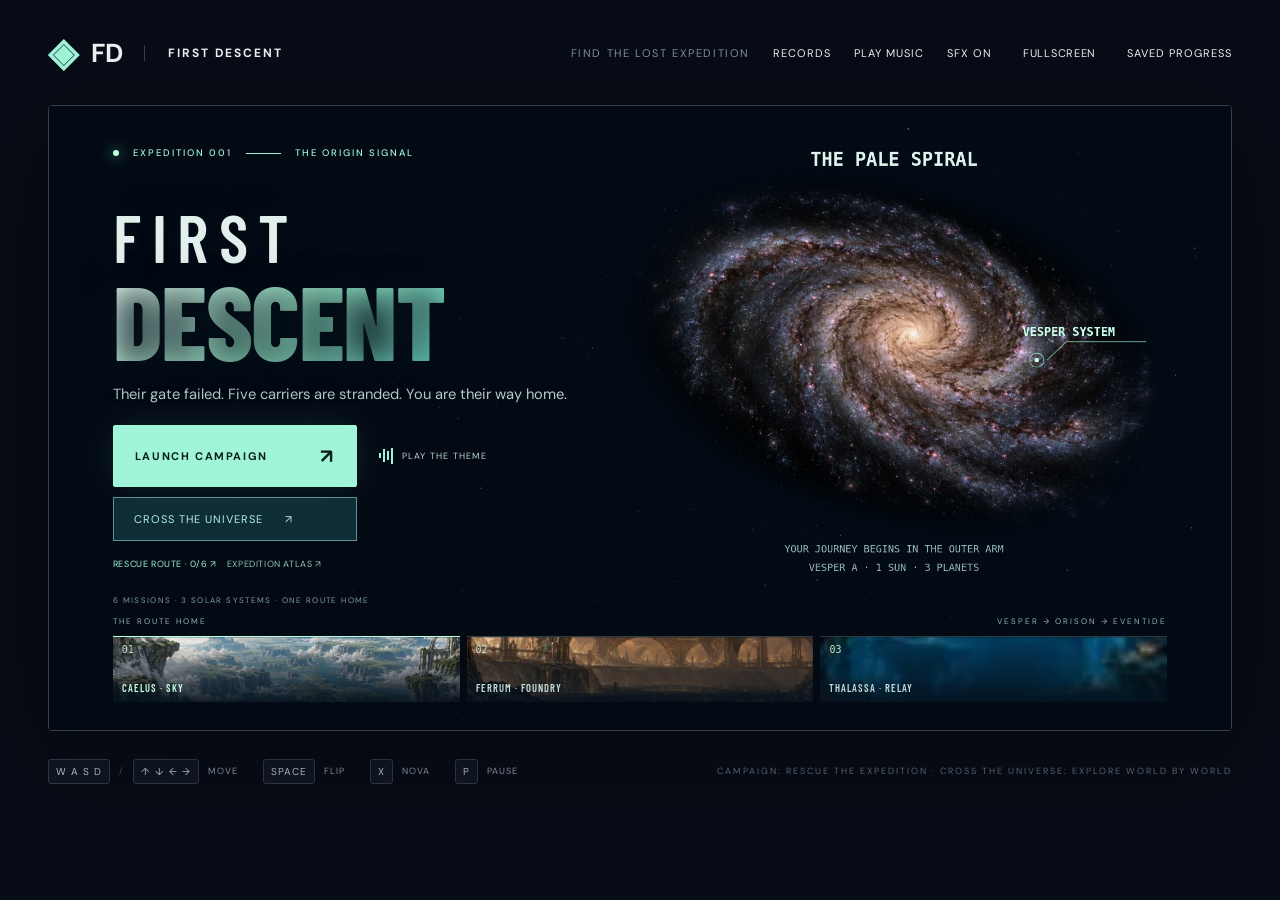
==== firstdescent/index.html @ ce2d0c1a "Deploy Carmine Gate Furnace mission (198)" ====
<!doctype html>
<html lang="en"><head><meta charset="utf-8"><meta name="viewport" content="width=device-width,initial-scale=1,viewport-fit=cover"><meta name="apple-mobile-web-app-capable" content="yes"><meta name="apple-mobile-web-app-title" content="First Descent"><meta name="apple-mobile-web-app-status-bar-style" content="black-translucent"><link rel="manifest" href="manifest.webmanifest"><meta name="theme-color" content="#080c18"><title>First Descent — Into the unknown.</title><meta name="description" content="Recover six signal shards across three solar systems and bring the lost expedition home. A cinematic side-scrolling arcade shooter with weapon upgrades and colossal bosses."><link rel="icon" href="data:image/svg+xml,%3Csvg xmlns='http://www.w3.org/2000/svg' viewBox='0 0 32 32'%3E%3Cpath fill='%235bf4e5' d='M3 5 29 16 3 27 9 16Z'/%3E%3C/svg%3E"><link rel="stylesheet" href="style.css?v=20261003-furnace198"><link rel="preload" as="image" href="assets/galaxy-spiral-v1.webp" fetchpriority="high"></head>
<body><main><header><a class="brand" href="./" aria-label="First Descent home"><span class="sigil">◈</span> FD<span class="brandline">FIRST DESCENT</span></a><div class="header-right"><span class="edition">FIND THE LOST EXPEDITION</span><button id="records" aria-label="View local flight records">RECORDS</button><button id="music" aria-label="Play title music" aria-pressed="true">PLAY MUSIC</button><button id="sound" aria-label="Mute sound effects">SFX ON</button><button id="fullscreen" aria-label="Enter fullscreen">FULLSCREEN</button></div></header>
<section class="console" aria-label="First Descent arcade game"><div class="hud"><div class="hud-sector"><span class="eyebrow">SECTOR <b id="sectorNum">01 / 03</b></span><strong id="sectorName">THE LUMINOUS REACH</strong><small id="destinationProgress">VESPER · PLANET 1 / 3</small><small id="missionHud" class="mission-hud">SIGNAL · STAGE 1 · 0 / 3</small></div><div class="scoreblock"><span class="eyebrow">SCORE</span><strong id="score">000000</strong></div><div class="hullblock"><span class="eyebrow">HULL INTEGRITY</span><div id="hearts">▰ ▰ ▰ ▰ ▰</div></div></div>
<div class="stage"><button id="fullscreenStage" class="expand-game" aria-label="Enter fullscreen">FULLSCREEN</button><div class="orientation-hint">Rotate your phone for landscape play</div><canvas id="game" width="1440" height="760" aria-label="Space shooter play area. Use arrow keys or W A S D to move, Space to flip your ship, X for nova, and P to pause." tabindex="0"></canvas><div class="scanlines"></div><aside id="homecomingCaption" class="homecoming-caption" hidden><span>THE EXPEDITION IS SAFE</span><strong>Welcome home.</strong><p>Five carriers. Everyone safe.</p></aside><aside id="rescueTarget" class="rescue-target" hidden><strong>ENGINEER · ENTER GREEN RING</strong><span>Gain a boss sabotage drone</span></aside><aside id="portalObjective" class="portal-objective" hidden><strong></strong><span></span></aside><aside id="flightObjective" class="flight-objective" hidden><strong id="flightObjectiveTitle"></strong><span id="flightObjectiveDetail"></span></aside><div id="missionTarget" class="mission-target" role="status" aria-live="polite" hidden><strong></strong><span></span><div class="mission-link-progress" aria-hidden="true"><i></i></div></div><div id="overlay" class="overlay title-screen">
<div class="arrival-orbit" aria-hidden="true"><i></i><i></i><i></i><span>UNKNOWN ORIGIN · SIGNAL ACTIVE</span></div>
<div class="intro"><div class="eyebrow mint"><span class="signal-dot"></span> EXPEDITION 001 <span class="line"></span> THE ORIGIN SIGNAL</div><h1><span>FIRST</span><br><em>DESCENT</em></h1><p class="introcopy">Their gate failed. Five carriers are stranded.<br>You are their way home.</p><div class="intro-actions"><button id="launch" class="primary">LAUNCH CAMPAIGN <span>↗</span></button><button id="introMusic" class="theme-button" aria-label="Play the theme"><span class="sound-bars" aria-hidden="true"><i></i><i></i><i></i><i></i></span><span id="introMusicLabel">PLAY THE THEME</span></button></div><button id="universe" class="universe-button">CROSS THE UNIVERSE <span>↗</span></button><div class="mode-links"><button id="mission" class="universe-button mission-button">SIGNAL SHARDS 0/6 · MISSION MAP ↗</button><button id="atlas" class="universe-button atlas-button">EXPEDITION ATLAS ↗</button></div><div class="launch-caption" id="campaignCaption">6 MISSIONS · 3 SOLAR SYSTEMS · ONE ROUTE HOME</div></div>
<canvas id="expeditionMap" width="1200" height="825" aria-label="Rotating Pale Spiral galaxy, with the Vesper system marked in an outer arm"></canvas><div class="missionnote"><span class="eyebrow">VX–01 / INTERCEPTOR</span><strong>SMALL SHIP.<br>VAST UNKNOWN.</strong><p>Auto fire · Adaptive weapons · Flip direction · Orb defense</p></div>
<div class="expedition-rail" aria-label="First three story destinations"><div class="rail-label"><span>THE ROUTE HOME</span><span id="routeCount">VESPER → ORISON → EVENTIDE</span></div><div class="biome-strip"><div class="biome" style="--biome:url('assets/world-caelus-landscape-v1-thumb.webp')"><b>01</b><span>CAELUS · SKY</span></div><div class="biome" style="--biome:url('assets/world-ferrum-landscape-v1-thumb.webp')"><b>02</b><span>FERRUM · FOUNDRY</span></div><div class="biome" style="--biome:url('assets/reef-descent-thumb.webp')"><b>03</b><span>THALASSA · RELAY</span></div></div></div>
</div><div id="announcement" role="status"></div><section id="originRecoveryPanel" class="origin-recovery" role="status" aria-live="polite" hidden></section><div id="bossbar" hidden><span id="bossname"></span><div><i id="bosshealth"></i></div><small id="bosstactic"></small></div><button id="pause" class="pause" hidden aria-label="Pause game">Ⅱ</button><div id="touchControls"><button id="novaTouch">NOVA</button><button id="flipTouch" aria-label="Flip ship direction">FLIP ⇄</button><span>DRAG ANYWHERE TO MOVE · AUTO FIRE</span></div></div>
<div class="equipment"><div><span class="equipment-icon">⌁</span><span class="eyebrow">WEAPON SYSTEM <strong id="weapon">PULSE / MK I</strong></span></div><div><span class="equipment-icon">◉</span><span class="eyebrow">NOVA CHARGES <strong id="novas">● ● ●</strong></span></div><div class="progress-wrap"><span class="eyebrow" id="progressLabel">SECTOR PROGRESS</span><div class="progress"><i id="progress"></i></div></div><div class="loadout"><span class="eyebrow">SHIP MODULES</span><strong id="loadout">BOOST 0/3 · DRONES 0/2</strong></div><span class="live" id="status">AWAITING PILOT</span></div></section>
<footer><div class="controls"><span><kbd>W A S D</kbd><span class="or">/</span><kbd>↑ ↓ ← →</kbd> MOVE</span><span><kbd>SPACE</kbd> FLIP</span><span><kbd>X</kbd> NOVA</span><span><kbd>P</kbd> PAUSE</span></div><span class="footer-note">CAMPAIGN: RESCUE THE EXPEDITION · CROSS THE UNIVERSE: EXPLORE WORLD BY WORLD</span></footer><div id="homeScreenHint" hidden>iPhone: for play without browser bars, use Safari’s Share → Add to Home Screen, enable Open as Web App if shown, then launch First Descent from its new icon.</div><div class="mobile-hint">Best in landscape · Drag anywhere to move · Stop your finger to stop · Double tap to flip the ship · Pinch to pause · Weapons fire automatically</div></main><script src="safari-immersion.js?v=20261001-rescue174c"></script><script type="module" src="renderer3d.js?v=20261003-furnace198"></script></body></html>
---- firstdescent/style.css ----
@font-face {
  font-family: 'Barlow Condensed';
  font-style: normal;
  font-weight: 600;
  font-display: swap;
  src: url(assets/font-0.woff2) format('woff2');
}
@font-face {
  font-family: 'Barlow Condensed';
  font-style: normal;
  font-weight: 700;
  font-display: swap;
  src: url(assets/font-1.woff2) format('woff2');
}
@font-face {
  font-family: 'Barlow Condensed';
  font-style: normal;
  font-weight: 800;
  font-display: swap;
  src: url(assets/font-2.woff2) format('woff2');
}
@font-face {
  font-family: 'Barlow Condensed';
  font-style: normal;
  font-weight: 900;
  font-display: swap;
  src: url(assets/font-3.woff2) format('woff2');
}
@font-face {
  font-family: 'DM Sans';
  font-style: normal;
  font-weight: 400;
  font-display: swap;
  src: url(assets/font-4.woff2) format('woff2');
}
@font-face {
  font-family: 'DM Sans';
  font-style: normal;
  font-weight: 500;
  font-display: swap;
  src: url(assets/font-5.woff2) format('woff2');
}
@font-face {
  font-family: 'DM Sans';
  font-style: normal;
  font-weight: 600;
  font-display: swap;
  src: url(assets/font-6.woff2) format('woff2');
}
@font-face {
  font-family: 'DM Sans';
  font-style: normal;
  font-weight: 700;
  font-display: swap;
  src: url(assets/font-7.woff2) format('woff2');
}
:root{color-scheme:dark;--bg:#080c16;--panel:#0e1420;--muted:#81909f;--mint:#a0f5d8;--line:#25313b}*{box-sizing:border-box}body{margin:0;background:var(--bg);color:#ecf4f3;font-family:'DM Sans',Arial,sans-serif}main{max-width:1680px;margin:auto;padding:0 48px}header{height:105px;display:flex;align-items:center;justify-content:space-between}.brand{color:inherit;text-decoration:none;display:flex;align-items:center;font-size:26px;font-weight:700;gap:13px}.sigil{font-size:39px;color:var(--mint)}.brandline{font-size:12px;letter-spacing:2px;border-left:1px solid #35404a;margin-left:8px;padding-left:23px}.header-right{display:flex;align-items:center;gap:23px}.edition{font-size:11px;letter-spacing:1.6px;color:var(--muted)}button{font:inherit;cursor:pointer;color:inherit}button:focus-visible,a:focus-visible,canvas:focus-visible{outline:2px solid var(--mint);outline-offset:4px}.header-right button{background:transparent;border:0;font-size:11px;letter-spacing:1px;padding:12px 0}#fullscreen{font-size:25px;padding:8px}.console{border:1px solid #35404b;border-radius:4px;overflow:hidden;box-shadow:0 25px 100px #0005}.hud{height:89px;background:var(--panel);display:flex;align-items:center;justify-content:space-between;padding:0 30px}.eyebrow{font-size:11px;letter-spacing:1.8px;color:var(--muted);display:block;font-weight:500}.eyebrow b{font-weight:400;color:var(--mint);margin-left:12px}.hud strong{display:block;font-weight:500;font-size:16px;letter-spacing:1.2px;margin-top:9px}.scoreblock{text-align:center}.scoreblock strong{font-family:monospace;font-size:25px;letter-spacing:4px}.hullblock{text-align:right}#hearts{color:var(--mint);font-size:23px;letter-spacing:3px;margin-top:3px}.stage{position:relative;background:#08121e;aspect-ratio:1440/760;overflow:hidden}canvas{width:100%;height:100%;display:block;touch-action:none}.scanlines{position:absolute;inset:0;pointer-events:none;opacity:.035;background:repeating-linear-gradient(transparent 0px,transparent 3px,#000 4px)}.overlay{position:absolute;inset:0;display:flex;align-items:center;background:linear-gradient(90deg,#07101cdd 0%,#08101c80 44%,transparent 77%)}.overlay.hidden{display:none}.intro{padding-left:5.8%;max-width:70%}.mint{color:var(--mint);display:flex;align-items:center;gap:14px;font-size:10px}.line{width:35px;height:1px;background:var(--mint)}h1{font-family:'Barlow Condensed','Arial Narrow',Impact,sans-serif;font-size:clamp(54px,7.8vw,128px);letter-spacing:-1px;line-height:.83;font-weight:800;margin:32px 0 25px;position:relative}h1 em{font-style:normal;color:var(--mint)}.title-square{font-family:Arial;font-size:17px;vertical-align:top;margin-left:10px}.introcopy{font-size:15px;line-height:1.65;color:#aebfc5;margin:0 0 28px}.primary{padding:18px 22px;min-width:235px;background:var(--mint);border:1px solid var(--mint);border-radius:2px;color:#0a201c;font-size:12px;letter-spacing:1.6px;font-weight:700;display:flex;align-items:center;justify-content:space-between;gap:32px}.primary:hover{background:#c3ffe8;box-shadow:0 0 28px #8afac733}.primary span{font-size:20px}.launch-caption{margin-top:17px;color:#90a4aa;font-size:9px;letter-spacing:1.5px}.launch-caption i{font-style:normal;padding:0 8px;color:var(--mint)}.missionnote{position:absolute;bottom:37px;right:36px;text-align:right}.missionnote strong{font-size:12px;letter-spacing:2px;display:block;margin-top:8px}.missionnote p{font-size:11px;color:#869ba6;margin:8px 0 0}.equipment{display:flex;align-items:center;gap:44px;padding:21px 30px;background:var(--panel);min-height:84px}.equipment>div{display:flex;align-items:center;gap:15px}.equipment-icon{font-size:29px;color:var(--mint)}.equipment .eyebrow{font-size:9px;letter-spacing:1.6px}.equipment strong{display:block;margin-top:7px;font-size:12px;font-weight:500;color:#d9e4e5;letter-spacing:1.5px}.equipment .progress-wrap{display:block;margin-left:auto;width:21%}.progress{height:3px;background:#293a41;margin-top:13px}.progress i{display:block;height:100%;width:0;background:var(--mint)}.live{color:#92afa7;letter-spacing:1.4px;font-size:9px;white-space:nowrap}footer{display:flex;align-items:center;justify-content:space-between;padding:28px 0}.controls{display:flex;gap:25px}.controls>span{display:flex;align-items:center;gap:9px;font-size:9px;letter-spacing:1px;color:#90a0ae}kbd{font-family:inherit;border:1px solid #303b48;border-radius:3px;padding:5px 7px;font-size:10px;color:#bdc8d1;background:#101724}.or{color:#47535e}.footer-note{font-size:9px;letter-spacing:2px;color:#5e717f}#announcement{position:absolute;top:30%;left:0;right:0;text-align:center;font-family:'Barlow Condensed',Impact,sans-serif;font-size:clamp(25px,4vw,60px);letter-spacing:6px;color:var(--mint);pointer-events:none;text-shadow:0 3px 25px #000;transition:opacity .4s;opacity:0}#announcement small{display:block;font:11px 'DM Sans',sans-serif;letter-spacing:4px;margin-top:12px;color:#fff}.pause{position:absolute;right:22px;top:22px;background:#081420b0;border:1px solid #47616a;border-radius:3px;padding:9px 14px}#bossbar{position:absolute;top:22px;left:26%;width:48%;text-align:center}#bossbar span{font-size:10px;letter-spacing:3px;color:#ffc2bd}#bossbar>div{height:5px;margin-top:9px;background:#51272e}#bosshealth{display:block;height:100%;background:#ff786e;width:100%;box-shadow:0 0 15px #ff675b80}.mobile-hint,#touchControls{display:none}.stage:fullscreen{aspect-ratio:auto;display:flex;align-items:center}.stage:fullscreen canvas{object-fit:contain}.overlay .result-title{font-size:clamp(45px,6vw,90px)}@media(max-width:1050px){main{padding:0 22px}.edition,.footer-note{display:none}.equipment{gap:22px}.live{display:none}header{height:80px}.hud{height:76px}h1{margin:22px 0}.introcopy{font-size:13px;margin-bottom:20px}.primary{padding:12px 18px}.missionnote{bottom:20px;right:20px}}@media(max-width:680px){main{padding:0 10px}.brandline{display:none}header{height:64px}.hud{padding:0 14px;height:64px}.hud strong{font-size:11px}.eyebrow{font-size:8px}#hearts{font-size:17px}.scoreblock strong{font-size:17px}.stage{aspect-ratio:1.25}.intro{max-width:100%;padding-left:7%}h1{font-size:68px}.missionnote{display:none}.equipment{padding:15px 12px;gap:20px}.equipment .progress-wrap{display:none}.equipment .eyebrow{font-size:8px}.equipment strong{font-size:10px}.controls{flex-wrap:wrap;gap:10px}footer{padding:16px 0}.controls>span{font-size:8px}.mobile-hint{display:block;font-size:11px;color:#81909f;text-align:center;margin-bottom:20px}.launch-caption{font-size:8px}}@media(pointer:coarse){#touchControls.active{display:flex;position:absolute;bottom:14px;left:14px;right:14px;align-items:center;justify-content:space-between;pointer-events:none}#touchControls button{pointer-events:auto;border:1px solid #a0f5d8;background:#142c32c0;border-radius:50%;width:62px;height:62px;font-size:10px}#touchControls span{font-size:9px;letter-spacing:1px;color:#a9c8ce}.controls{display:none}}
.equipment{gap:25px}.equipment .loadout{display:block}.loadout strong{font-size:10px}.equipment .progress-wrap{width:16%}.live{display:none}#announcement{font-size:clamp(24px,3vw,45px);top:23%;letter-spacing:4px}.stage{aspect-ratio:1440/760}canvas{object-fit:fill}@media(max-width:680px){.equipment{flex-wrap:wrap;gap:16px}.equipment .loadout{margin-left:auto}.stage{aspect-ratio:1.45}.intro{padding-top:10px;padding-bottom:10px}.intro h1{font-size:50px;margin:16px 0}.introcopy{font-size:11px;margin-bottom:14px}.launch-caption{font-size:7px;letter-spacing:1px}.mint{font-size:8px}.primary{padding:10px 14px;min-width:210px}.equipment .loadout strong{font-size:9px}}@media(max-width:420px){.stage{aspect-ratio:1.2}.equipment .loadout{margin-left:0}.intro h1{font-size:46px}}

@media(max-width:680px){.header-right{gap:13px}.header-right button{font-size:10px}}

.records-view .intro{max-height:100%;overflow-y:auto;padding-top:18px;padding-bottom:18px}.records-view .result-title{font-size:clamp(30px,4vw,56px);margin:12px 0}.records-view .introcopy{font-size:clamp(11px,1.2vw,15px);line-height:1.7;max-height:180px;overflow-y:auto}.records-view .launch-caption{margin-top:10px}

#bosstactic{display:block;margin-top:7px;font-size:10px;color:#deebe8;letter-spacing:.6px;text-shadow:0 1px 4px #000}

#announcement.compact{top:12%;left:24px;right:auto;max-width:65%;text-align:left;font:600 clamp(12px,1.2vw,18px) 'DM Sans',sans-serif;letter-spacing:1.5px;padding:10px 14px;background:linear-gradient(90deg,#07121ce6,#07121c00);border-left:2px solid #a0f5d8;}#announcement.compact small{font-size:9px;line-height:1.5;letter-spacing:1.5px;margin-top:6px;}

/* Expedition title: the live 3D ship remains visible behind this light HUD. */
.title-screen{isolation:isolate;background:linear-gradient(90deg,#05101aef 0%,#06141baf 35%,#07121b18 72%),linear-gradient(0deg,#050d16ee,transparent 34%);align-items:flex-start}
.title-screen .intro{padding:5.2% 0 0 5.4%;max-width:58%;z-index:2}
.title-screen .mint{font-size:clamp(8px,.74vw,11px);letter-spacing:2px}
.signal-dot{width:6px;height:6px;border-radius:50%;background:#b9ffe1;box-shadow:0 0 14px #77efc9;animation:signal-glow 2.4s ease-in-out infinite}
.title-screen h1{font-size:clamp(68px,9.1vw,148px);letter-spacing:-1.5px;margin:25px 0 23px;line-height:.82;text-shadow:0 4px 35px #06131b}
.title-screen h1>span{font-size:.65em;letter-spacing:.16em;font-weight:600;line-height:1.2;color:#e2efed}
.title-screen h1 em{background:linear-gradient(140deg,#edfff8 5%,#a3fbd8 55%,#5fcbbb 100%);background-clip:text;-webkit-background-clip:text;color:transparent}
.title-screen .introcopy{color:#b5ccc9;font-size:clamp(12px,1.15vw,17px);margin-bottom:22px;line-height:1.65}
.intro-actions{display:flex;align-items:center;gap:22px;flex-wrap:wrap}
.title-screen .primary{min-width:244px;padding:17px 21px;font-size:11px;box-shadow:0 0 38px #91f9d51a;transition:box-shadow .2s,transform .2s}
.title-screen .primary:hover{transform:translateY(-2px);box-shadow:0 0 40px #91f9d542}
.theme-button{display:flex;align-items:center;gap:9px;padding:12px 0;border:0;background:none;color:#b7d5ce;font-size:9px;letter-spacing:1.2px}
.sound-bars{display:flex;align-items:center;gap:2px;height:17px}.sound-bars i{display:block;width:2px;height:5px;background:#a0f5d8}.sound-bars i:nth-child(2){height:13px}.sound-bars i:nth-child(3){height:9px}.sound-bars i:nth-child(4){height:16px}.playing .sound-bars i{animation:sound-level .7s ease-in-out infinite alternate}.playing .sound-bars i:nth-child(2){animation-delay:-.25s}.playing .sound-bars i:nth-child(3){animation-delay:-.45s}.playing .sound-bars i:nth-child(4){animation-delay:-.15s}
.title-screen .launch-caption{font-size:8px;letter-spacing:1.35px;color:#7d9c9f;margin-top:15px}
.title-screen .missionnote{right:6%;bottom:28%;text-align:right;z-index:1}.title-screen .missionnote strong{font-family:'Barlow Condensed',sans-serif;font-size:clamp(20px,2vw,31px);font-weight:600;line-height:1.1;letter-spacing:2px;color:#dfede9}.title-screen .missionnote p{font-size:9px;letter-spacing:.6px;color:#95b2b7}
.arrival-orbit{position:absolute;left:70%;top:42%;width:30%;aspect-ratio:1;transform:translate(-50%,-50%);pointer-events:none;z-index:-1;border:1px solid #9cfcd514;border-radius:50%;box-shadow:inset 0 0 80px #75cde60b,0 0 70px #84fbde0a}.arrival-orbit i{position:absolute;border-radius:50%;inset:5%;border:1px dashed #9cfcd52a;animation:orbital-drift 65s linear infinite}.arrival-orbit i:nth-child(2){inset:19%;border-style:solid;border-color:#9cfcd525;border-left-color:#a0f5d88c;animation-duration:44s;animation-direction:reverse}.arrival-orbit i:nth-child(3){inset:-8%;border-style:solid;border-color:transparent;border-bottom-color:#9cfcd529;animation-duration:85s}.arrival-orbit span{position:absolute;top:-19px;left:16%;font-size:8px;letter-spacing:1.8px;white-space:nowrap;color:#8bbcb7}
.expedition-rail{position:absolute;left:5.4%;right:5.4%;bottom:4.4%}.rail-label{display:flex;justify-content:space-between;font-size:8px;letter-spacing:2px;color:#90b3b0;margin-bottom:10px}.biome-strip{display:grid;grid-template-columns:repeat(3,1fr);gap:7px}.biome{position:relative;min-height:64px;height:5.2vw;max-height:83px;background-image:linear-gradient(0deg,#04101cee,transparent 90%),var(--biome);background-size:cover;background-position:center 48%;border-top:1px solid #b9e6d832;overflow:hidden}.biome:first-child{border-top-color:#b7ffe5}.biome b{position:absolute;top:7px;left:9px;font-family:monospace;font-weight:400;font-size:10px;color:#c4e3dc}.biome span{position:absolute;bottom:8px;left:9px;right:4px;font-family:'Barlow Condensed',sans-serif;font-size:clamp(9px,.82vw,13px);letter-spacing:1px;color:#c5dcd7}.biome:first-child span{color:#c4ffe6}
@keyframes orbital-drift{to{transform:rotate(360deg)}}@keyframes signal-glow{50%{opacity:.45}}@keyframes sound-level{to{transform:scaleY(.35)}}
@media(max-width:1050px){.title-screen .intro{padding-top:3.3%}.title-screen h1{font-size:9.5vw;margin:17px 0}.title-screen .introcopy{font-size:12px;margin-bottom:15px}.title-screen .primary{min-width:209px;padding:12px 16px;font-size:10px}.intro-actions{gap:13px}.title-screen .launch-caption{font-size:7px;margin-top:9px;letter-spacing:1px}.theme-button{font-size:8px}.biome{min-height:49px}.title-screen .missionnote{bottom:27%}.title-screen .missionnote p{max-width:155px;line-height:1.5}.rail-label{margin-bottom:7px}}
@media(max-width:680px){.title-screen .intro{max-width:90%;padding:5% 0 0 6%}.title-screen .mint{font-size:7px;letter-spacing:1px}.title-screen h1{font-size:12vw;margin:12px 0}.title-screen .introcopy{font-size:10px;line-height:1.5;margin-bottom:12px}.title-screen .primary{min-width:180px;padding:9px 13px;font-size:8px}.theme-button{font-size:7px;letter-spacing:.6px}.intro-actions{gap:12px}.title-screen .launch-caption{font-size:6px;letter-spacing:.6px}.arrival-orbit{left:79%;width:47%;opacity:.6}.arrival-orbit span{display:none}.expedition-rail{left:6%;right:6%;bottom:4%}.biome{min-height:26px;height:26px}.biome span,.rail-label{display:none}.biome b{top:7px;left:6px;font-size:8px}.biome-strip{gap:4px}.title-screen .missionnote{display:none}}
@media(max-width:420px){.title-screen h1{font-size:15vw}.title-screen .intro{padding-top:6%}.title-screen .introcopy{font-size:11px}.intro-actions{gap:10px}.theme-button{font-size:7px}.title-screen .primary{min-width:180px}.title-screen .launch-caption{font-size:6px}}
@media(prefers-reduced-motion:reduce){.arrival-orbit i,.signal-dot,.playing .sound-bars i{animation:none}.title-screen .primary{transition:none}}

/* A reachable in-game control also exits expanded mode on phones without the Fullscreen API. */
#fullscreen{font-size:11px;letter-spacing:.7px}.expand-game{position:absolute;z-index:12;right:80px;top:22px;background:#081420d9;border:1px solid #47616a;border-radius:3px;padding:12px 10px;font-size:9px;letter-spacing:.7px;min-height:40px}
.stage.expanded{position:fixed;inset:0;z-index:9999;width:100vw;height:100dvh;aspect-ratio:auto;display:flex;align-items:center;justify-content:center;background:#050b13}.game-expanded{overflow:hidden}
.stage:fullscreen canvas,.stage.expanded canvas{width:min(100vw,189.473684vh);height:auto;max-height:100dvh;aspect-ratio:1440/760;margin:auto;flex:none}
@media(max-width:680px){.expand-game{top:10px;right:65px;padding:10px 7px;font-size:8px}.pause{top:10px;right:10px}.header-right{gap:12px}}
/* Arrow-key play keeps canvas focus without outlining the fullscreen frame. */
.stage:fullscreen canvas:focus,.stage:fullscreen canvas:focus-visible,
.stage.expanded canvas:focus,.stage.expanded canvas:focus-visible{outline:none;outline-offset:0}

.orientation-hint{display:none;pointer-events:none}
@media(pointer:coarse) and (orientation:portrait){.stage:fullscreen .orientation-hint,.stage.expanded .orientation-hint{display:block;position:absolute;top:74px;left:16px;right:16px;text-align:center;color:#a0f5d8;font-size:12px;letter-spacing:.6px;z-index:13}}

/* The sector card can grow: destination and mission lines must never be clipped. */
.hud-sector{min-width:0}.hud-sector .mission-hud{display:block}.hud-sector strong{line-height:1.2}
.console:is(:fullscreen,.native-fullscreen),.console.expanded{--flight-hud:94px;--flight-equipment:60px;position:fixed;inset:0;z-index:9999;width:100%;height:100dvh;max-width:none;display:flex;flex-direction:column;border:0;border-radius:0;background:#050b13}
.console:is(:fullscreen,.native-fullscreen) .hud,.console.expanded .hud{height:auto;min-height:var(--flight-hud);flex:none;padding:12px 20px;gap:20px;line-height:1.2}
.console:is(:fullscreen,.native-fullscreen) .hud-sector,.console.expanded .hud-sector{max-width:65%}
.console:is(:fullscreen,.native-fullscreen) .equipment,.console.expanded .equipment{height:auto;min-height:var(--flight-equipment);flex:none;padding:10px 20px;gap:22px;flex-wrap:wrap}
.console:is(:fullscreen,.native-fullscreen) .stage,.console.expanded .stage{flex:1;min-height:0;width:100%;aspect-ratio:auto;display:flex;align-items:center;justify-content:center;container-type:size}
.console:is(:fullscreen,.native-fullscreen) #game,.console.expanded #game{width:min(100vw,calc((100dvh - var(--flight-hud) - var(--flight-equipment))*1.89473684));height:auto;max-width:100%;max-height:100%;aspect-ratio:1440/760;flex:none;object-fit:contain}
@supports(width:1cqw){.console:is(:fullscreen,.native-fullscreen) #game,.console.expanded #game{width:min(100cqw,189.473684cqh);height:min(100cqh,52.777778cqw)}}
.console:is(:fullscreen,.native-fullscreen) canvas:focus,.console:is(:fullscreen,.native-fullscreen) canvas:focus-visible,.console.expanded canvas:focus,.console.expanded canvas:focus-visible{outline:none;outline-offset:0}
.console:is(:fullscreen,.native-fullscreen) .progress-wrap,.console.expanded .progress-wrap{display:block;min-width:90px;width:18%}
@media(max-height:550px){.console:is(:fullscreen,.native-fullscreen),.console.expanded{--flight-hud:76px;--flight-equipment:46px}.console:is(:fullscreen,.native-fullscreen) .hud strong,.console.expanded .hud strong{font-size:11px;margin-top:4px}.console:is(:fullscreen,.native-fullscreen) .scoreblock strong,.console.expanded .scoreblock strong{font-size:18px}.console:is(:fullscreen,.native-fullscreen) .equipment,.console.expanded .equipment{padding:5px 12px;gap:15px}.console:is(:fullscreen,.native-fullscreen) .equipment strong,.console.expanded .equipment strong{font-size:9px;margin-top:3px}.console:is(:fullscreen,.native-fullscreen) .equipment-icon,.console.expanded .equipment-icon{font-size:21px}.console:is(:fullscreen,.native-fullscreen) .eyebrow,.console.expanded .eyebrow{font-size:8px}}

#homeScreenHint{margin:12px auto;padding:12px 16px;max-width:640px;color:#b5c9d1;background:#13202b;border:1px solid #35404b;border-radius:4px;font-size:13px;line-height:1.5}
@media(display-mode:standalone){.console.expanded{padding-top:env(safe-area-inset-top);padding-bottom:env(safe-area-inset-bottom);padding-left:env(safe-area-inset-left);padding-right:env(safe-area-inset-right)}.console.expanded canvas{max-width:100%;object-fit:contain}}
/* iPhone landscape: one native scroll gesture collapses Safari chrome. */
.safari-holder,.safari-spacer,.safari-swipe{display:none}
html.safari-unlock,html.safari-unlock body{overflow:visible!important;height:auto;overscroll-behavior-y:auto}
html.safari-unlock .safari-spacer{display:block;height:2000vh;width:1px;pointer-events:none}
html.safari-unlock .safari-swipe:not([hidden]){display:flex;position:fixed;inset:0;z-index:20000;align-items:center;justify-content:center;background:#061019d9;touch-action:pan-y;color:#dffbf4;text-align:center;padding:20px env(safe-area-inset-right) 20px env(safe-area-inset-left)}
.safari-swipe-card{max-width:440px;padding:20px;font-size:16px;line-height:1.5}.safari-swipe-card strong{letter-spacing:3px;color:#a0f5d8}.safari-swipe-card span{display:block;color:#a4bbc5;font-size:12px}.safari-swipe-card button{display:block;margin:20px auto 0;padding:12px;border:1px solid #617d89;border-radius:4px;background:#132733;font-size:11px}
html.safari-locked,html.safari-locked body{height:100dvh;overflow:hidden;position:relative;overscroll-behavior:none}
html.safari-locked .safari-holder{display:block;position:fixed;inset:0;z-index:9999;height:var(--safari-view-height,100dvh);overflow:hidden}
.safari-scroller{height:100%;overflow-x:hidden;overflow-y:auto;overscroll-behavior:none;scrollbar-width:none;-webkit-overflow-scrolling:touch}
.safari-track{height:calc(100% + 1px)}.safari-content{position:sticky;top:0;height:calc(100% - 1px)}
html.safari-locked .console.expanded{position:relative;inset:auto;height:100%;width:100%;padding-left:env(safe-area-inset-left);padding-right:env(safe-area-inset-right);padding-bottom:env(safe-area-inset-bottom)}
html.safari-locked .console.expanded #game{max-width:100%;object-fit:contain}
.hullblock .eyebrow b{color:#e9fff6;margin-left:8px}.hull-meter{width:166px;height:10px;margin:7px 0 3px auto;background:#2b2330;border:1px solid #58706d;border-radius:999px;overflow:hidden;box-shadow:inset 0 1px 4px #0008}.hull-meter i{display:block;width:100%;height:100%;background:linear-gradient(90deg,#ff716a,#ffc36b 38%,#a0f5d8 68%);box-shadow:0 0 10px #a0f5d888;transition:width .16s ease,filter .16s ease}.hullblock.low-hull .hull-meter i{filter:saturate(1.4);animation:hull-alert .65s steps(2,end) infinite}.hullblock.low-hull #hearts{color:#ff9f78}@keyframes hull-alert{50%{opacity:.38}}

/* Thumb controls: orb at lower left, nova directly above it. */
@media(pointer:coarse){
 #touchControls.active{display:grid;grid-template-columns:62px minmax(0,1fr);grid-template-rows:62px 62px;gap:10px 16px;align-items:center}
 #novaTouch{grid-column:1;grid-row:1}
 #flipTouch{grid-column:1;grid-row:2}
 #touchControls span{grid-column:2;grid-row:2;justify-self:end;text-align:right}
}

/* Keep iOS drags and long presses focused on play, including HUD text. */
.console,.console *,.safari-swipe,.safari-swipe *{
 -webkit-user-select:none;user-select:none;-webkit-touch-callout:none;
}

/* Touch drags belong to the whole play console, including the lower HUD. */
.console{touch-action:none;overscroll-behavior:none}
html.safari-locked .safari-scroller{overflow:hidden;touch-action:none;-webkit-overflow-scrolling:auto}
body.game-expanded{overscroll-behavior:none}

/* Navigation chart stays behind controls and scales with the play area. */
#expeditionMap{position:absolute;left:43%;top:3%;width:57%;height:75%;object-fit:contain;pointer-events:none;opacity:1;background:radial-gradient(ellipse at center,#02101d85 0%,#02101d42 50%,transparent 73%)}
.title-screen .arrival-orbit{display:none}
@media(max-width:680px){#expeditionMap{left:45%;top:4%;width:55%;height:70%;opacity:.95}}

.title-screen .missionnote{display:none}

#destinationProgress{display:block;margin-top:5px;color:#8caeb1;font:9px monospace;letter-spacing:1px}@media(max-height:600px){#destinationProgress{font-size:7px;margin-top:2px}}

.title-screen .introcopy{white-space:pre-line}

/* Universe navigation is data-driven, scrollable and accessible on touch. */
.universe-button{display:block;margin-top:16px;border:1px solid #91e0c966;background:#09202a9c;color:#b6efdd;padding:10px 15px;font-size:10px;letter-spacing:1.8px}.universe-button span{margin-left:18px}
.universe-atlas{display:block!important;background:#030c17f5!important;padding:0!important;overflow:auto;overscroll-behavior:contain;touch-action:pan-y;z-index:12}
.atlas-shell{max-width:1400px;margin:auto;padding:28px 34px 36px}.atlas-header{display:flex;align-items:center;justify-content:space-between;height:auto;padding:0 0 18px;border-bottom:1px solid #a9ddcc25;margin-bottom:18px;gap:18px}.atlas-header h2{font:500 clamp(20px,2.5vw,36px) 'Barlow Condensed',sans-serif;letter-spacing:2px;margin:8px 0}.atlas-header p,.atlas-note{font:11px/1.7 monospace;color:#94b4be;margin:6px 0 16px}.atlas-header button{white-space:nowrap;background:#15303b;border:1px solid #73b5b4;color:#d1eee4;padding:12px 15px;font-size:10px}.atlas-grid{display:grid;grid-template-columns:repeat(4,minmax(0,1fr));gap:14px}.atlas-card{position:relative;display:flex;flex-direction:column;justify-content:flex-end;align-items:flex-start;min-height:190px;padding:18px;text-align:left;border:1px solid #87b9b933;border-radius:5px;color:#d4ede8;background:linear-gradient(0deg,#051320 4%,#051320a0 48%,transparent),var(--galaxy) center 20%/cover;transition:border-color .2s,transform .2s}.atlas-card:hover,.atlas-card:focus-visible{border-color:#a1f5d5;transform:translateY(-2px)}.atlas-card .atlas-number{position:absolute;top:15px;left:16px}.atlas-number{font:11px monospace;color:#a7e8d8}.atlas-card strong{font:600 15px 'Barlow Condensed',sans-serif;letter-spacing:1.5px;margin:7px 0}.atlas-card>span:not(.atlas-number){font:10px monospace;color:#add0ce}.atlas-card small{font:9px/1.6 monospace;color:#90abb8;margin-top:8px}.atlas-detail{display:grid;grid-template-columns:1.4fr 1fr;align-items:center;gap:24px}.atlas-detail canvas{width:100%;height:auto}.atlas-worlds article{display:flex;gap:18px;border-top:1px solid #a9ddcc25;padding:12px 0}.atlas-worlds h3{font:600 17px 'Barlow Condensed',sans-serif;letter-spacing:1.4px;margin:0 0 5px}.atlas-worlds h3 small{font:8px monospace;color:#bcd9b7;margin-left:8px}.atlas-worlds p{font:10px/1.7 monospace;color:#9bb4c1;margin:0}.atlas-worlds>.atlas-note{margin:15px 0}
@media(max-width:1050px){.atlas-grid{grid-template-columns:repeat(3,minmax(0,1fr))}.atlas-shell{padding:20px}.universe-button{margin-top:9px;padding:7px 10px;font-size:8px}.atlas-card{min-height:160px;padding:12px}}
@media(max-width:680px){.atlas-grid{grid-template-columns:repeat(2,minmax(0,1fr))}.atlas-detail{grid-template-columns:1fr}.atlas-shell{padding:14px}.atlas-header p,.atlas-note{font-size:9px}.atlas-header button{padding:9px;font-size:8px}.atlas-card{min-height:155px}.universe-button{font-size:7px;margin-top:8px;padding:6px 9px}.title-screen .intro{max-width:57%}}
@media(prefers-reduced-motion:reduce){.atlas-card{transition:none}}

.title-screen .intro{padding-top:3.5%}.title-screen h1{font-size:clamp(62px,8.1vw,132px);margin:20px 0}.title-screen .introcopy{margin-bottom:18px}.title-screen{background:linear-gradient(90deg,#030a14f5 0%,#030a1490 35%,transparent 72%)}
@media(max-width:1050px){.title-screen h1{font-size:8.4vw;margin:14px 0}.title-screen .introcopy{margin-bottom:12px}}
@media(max-width:680px){.title-screen h1{font-size:10vw;margin:9px 0}.title-screen .introcopy{font-size:9px;line-height:1.4;margin-bottom:10px}.title-screen .intro{padding-top:4%}.title-screen .launch-caption{max-width:220px;line-height:1.6}}
/* Mission collection uses lightweight SVG; no extra 3D scene or asset downloads. */
.mission-hud{color:#9ee9d5!important;font-size:9px!important;letter-spacing:1px;margin-top:4px}
.title-screen .mission-button{color:#a1f5d8;border-color:#a1f5d866;display:inline-block;margin-right:8px}
.title-screen #universe{display:inline-block}
.origin-log{background:radial-gradient(ellipse at 65% 0,#163947 0,transparent 60%),#060e18!important}
.origin-summary{display:grid;grid-template-columns:1fr 1.6fr;gap:36px;padding:24px 0 28px;align-items:center}
.origin-summary strong{display:block;font:600 64px 'Barlow Condensed',sans-serif;color:#aeffe3;margin:4px 0}
.origin-summary strong small{font:14px 'DM Sans',sans-serif;color:#8eafa9}
.origin-summary progress{width:100%;height:5px;accent-color:#a1f5d8;border:0;background:#20343e}
.origin-summary progress::-webkit-progress-bar{background:#20343e}.origin-summary progress::-webkit-progress-value{background:#a1f5d8}
.origin-summary h3{font:500 26px 'Barlow Condensed',sans-serif;letter-spacing:1px;margin:0 0 8px}
.origin-summary p{font-size:13px;line-height:1.7;color:#adc4cd;margin:0 0 16px}.origin-summary .primary{font-size:10px;min-width:200px;padding:13px 18px}
.origin-grid{display:grid;grid-template-columns:repeat(3,minmax(0,1fr));gap:16px}
.origin-system{border:1px solid #24404b;border-radius:8px;padding:18px;background:#0b1924c9}
.origin-system.resolved{border-color:#72c6b0;background:linear-gradient(155deg,#173a3d,#0b1924)}
.origin-system-title{display:flex;align-items:center;justify-content:space-between;gap:8px}
.origin-system h3{font:500 21px 'Barlow Condensed',sans-serif;letter-spacing:2px;margin:0}.origin-system-title span{font:11px monospace;color:#9cc6c0}
.origin-system svg{width:100%;height:70px}.origin-system svg path{fill:none;stroke:#365464;stroke-width:1}.origin-system svg circle{fill:#0b1924;stroke:#7295a5}.origin-system svg circle.recovered{fill:#a2f8d8;stroke:#e2fff1}
.origin-system ul{list-style:none;margin:0;padding:0}.origin-system li{font-size:11px;letter-spacing:.8px;padding:9px 0;border-top:1px solid #243744}.origin-system li small{display:block;font:8px monospace;color:#819fac;padding:4px 0 0 18px;letter-spacing:1px}
.origin-mark{color:#607680}.origin-mark.recovered{color:#a2f8d8}.origin-discovery{font-size:11px;line-height:1.7;color:#a2bbc4;border-top:1px solid #304651;padding-top:14px;margin-bottom:0}
@media(max-width:800px){.origin-grid{grid-template-columns:repeat(2,minmax(0,1fr))}.origin-summary{gap:20px;padding:12px 0}.origin-summary strong{font-size:44px}.origin-summary h3{font-size:22px}.origin-summary p{font-size:11px}.mission-hud{font-size:7px!important}}
@media(max-width:480px){.origin-summary{grid-template-columns:1fr}.origin-grid{grid-template-columns:1fr}.origin-summary strong{font-size:38px}.origin-summary .primary{min-width:170px}.origin-system{padding:14px}}

/* Boss memories: readable recovery briefing, with flight controls left active. */
.origin-recovery{position:absolute;z-index:8;left:50%;bottom:14px;transform:translateX(-50%);width:min(580px,78%);padding:18px 24px;background:linear-gradient(120deg,rgba(4,18,28,.96),rgba(9,34,42,.91));border:1px solid #73c4b768;border-top:2px solid #a5ffe1;border-radius:8px;box-shadow:0 10px 35px #0006;color:#e2f5ef;pointer-events:none;text-align:left}
.origin-recovery[hidden]{display:none}.origin-recovery>.eyebrow{font-size:10px;letter-spacing:1.4px;color:#9cdfc9}.origin-recovery>strong{display:block;font-size:25px;letter-spacing:2px;margin:6px 0}.origin-recovery p{font-size:13px;line-height:1.45;margin:7px 0;color:#bed4d4}.recovery-progress{display:flex;gap:12px;align-items:center;margin-top:12px}.recovery-progress b{font-size:21px;color:#a5ffe1}.recovery-progress span{font-size:10px;letter-spacing:.6px}.recovery-progress span:last-child{margin-left:auto;color:#a3c5ce}.recovery-track{height:3px;background:#35515b;margin:6px 0 9px}.recovery-track i{display:block;height:100%;background:#a5ffe1}.origin-recovery small{font-size:10px;color:#9bc1ba}.origin-recovery .recovery-purpose{color:#edf4eb}
@media(max-height:600px),(max-width:700px){.origin-recovery{bottom:8px;padding:10px 15px;width:min(540px,90%)}.origin-recovery>strong{font-size:18px;margin:3px 0}.origin-recovery p{font-size:11px;margin:4px 0}.recovery-progress{margin-top:5px}.recovery-progress b{font-size:17px}.origin-recovery>.eyebrow{font-size:9px}.recovery-progress span{font-size:9px}.origin-recovery small{font-size:9px}}
@media(max-width:700px){.origin-recovery{padding:8px 12px}.origin-recovery>.eyebrow{line-height:1.2}.origin-recovery>strong{font-size:16px;line-height:1.2;margin:3px 0}.origin-recovery>p:not(.recovery-purpose){display:none}.origin-recovery .recovery-purpose{line-height:1.25}.recovery-progress{gap:8px}.recovery-progress b{line-height:1.2}.recovery-track{margin:4px 0}.origin-recovery small{line-height:1.2}}

/* Short, fixed mission stages put the next reward ahead of the full archive. */
.origin-milestones{margin:24px 0}.origin-milestones>p{color:#a9c2c6}.milestone-list{display:flex;gap:12px;overflow-x:auto;padding:8px 0 16px;scroll-snap-type:x proximity}.milestone-list article{flex:0 0 235px;scroll-snap-align:start;padding:18px;border:1px solid #344954;border-radius:8px;background:#0a1924}.milestone-list article.earned{border-color:#70bcab;background:#102b30}.milestone-list small,.milestone-list strong,.milestone-list span{display:block}.milestone-list small{font-size:10px;letter-spacing:.12em;color:#91acae}.milestone-list strong{margin:12px 0;color:#c9f8e8}.milestone-list span{font-size:11px;color:#91cdbb}.milestone-list p{font-size:13px;line-height:1.6;color:#b2c5cb}.origin-archive>summary{padding:16px 0;cursor:pointer;color:#a9c2c6;font-size:12px;letter-spacing:.1em}

/* Account UI is outside the frame loop and remains usable in native fullscreen. */
.collection-dialog{width:min(460px,calc(100vw - 32px));max-height:calc(100dvh - 32px);overflow:auto;background:#0c1c28;color:#d7f4ed;border:1px solid #426c71;border-radius:16px;padding:28px;box-shadow:0 24px 100px #000a;line-height:1.5}
.collection-dialog::backdrop{background:#030b14cc;backdrop-filter:blur(5px)}
.collection-dialog h2{font-size:28px;line-height:1.2;margin:16px 0}.collection-dialog p{margin:14px 0}.collection-dialog form{display:grid;gap:10px}.collection-dialog form[hidden],.collection-dialog [hidden]{display:none}
.collection-dialog input:not([type=checkbox]){width:100%;box-sizing:border-box;font:inherit;font-size:18px;padding:12px;background:#09131e;color:#f3fffc;border:1px solid #57787c;border-radius:6px;user-select:text;-webkit-user-select:text;touch-action:manipulation}
.collection-dialog button{margin:6px 0;padding:12px;white-space:normal}.collection-dialog .primary{width:100%;justify-content:center}.collection-dialog small{display:block;color:#a3bbc0}.collection-close{position:absolute;right:16px;top:10px;font-size:24px;border:0}.collection-import{display:flex;gap:10px;align-items:center;font-size:13px}.collection-import input{width:18px;height:18px}.collection-open{margin-top:8px}#collectionError{color:#ffbbad}#collectionStatus{color:#9cf5d7}

.collection-dialog button{background:#142b36;border:1px solid #436369;border-radius:5px;color:#ccefe6;font:inherit;cursor:pointer}.collection-dialog button.primary{background:#a0efdb;color:#082522;border-color:#a0efdb;font-weight:700}.collection-dialog .collection-close{background:transparent;border:0}.collection-dialog button:disabled{opacity:.5;cursor:wait}

/* Distinct observation thumbnails; the full travel assets load on demand. */
.atlas-card{isolation:isolate;overflow:hidden;min-height:230px;padding-top:142px;background:#04101b}
.atlas-card::after{content:'';position:absolute;inset:0;z-index:-1;background:linear-gradient(0deg,#04101b 4%,#04101be6 28%,#04101b20 75%,transparent)}
.atlas-galaxy{position:absolute;top:0;left:0;width:100%;height:190px;object-fit:contain;z-index:-2;pointer-events:none}
.atlas-card .atlas-kind{font:9px monospace;color:#a5c9d1;letter-spacing:1px;margin:5px 0 0}
.atlas-credits{border-top:1px solid #8bd7c52b;margin-top:30px;padding-top:18px;color:#8aa7b3;font:11px/1.6 sans-serif}
.atlas-credits h3{color:#c8e4e5;letter-spacing:1.5px;font:500 16px 'Barlow Condensed',sans-serif}
.atlas-credits>p{max-width:950px}.atlas-credit{font:11px/1.6 sans-serif;color:#96b3bd;margin:14px 0}.atlas-credit strong{font-weight:500;color:#c2dadb}.atlas-credit a,.atlas-credits a{color:#a3dcd3;text-decoration:underline;text-underline-offset:3px}
@media(max-width:680px){.atlas-card{min-height:205px;padding-top:115px}.atlas-galaxy{height:150px}.atlas-kind{font-size:8px}}

.atlas-galaxy{height:auto;aspect-ratio:8/5;mix-blend-mode:screen;mask-image:radial-gradient(ellipse var(--galaxy-rx,50%) var(--galaxy-ry,50%) at 50% 50%,#000 57%,#0009 72%,#0002 88%,transparent 100%)}

/* Touch cockpits use the entire viewport for flight. Information floats over
   the scene instead of taking two opaque rows out of the play area. */
@media(pointer:coarse),(max-width:680px),(max-width:960px) and (max-height:600px){
 .console:is(:fullscreen,.native-fullscreen,.expanded){--flight-hud:0px;--flight-equipment:0px;--flight-safe-top:env(safe-area-inset-top,0px);--flight-safe-bottom:env(safe-area-inset-bottom,0px);--flight-safe-left:env(safe-area-inset-left,0px);--flight-safe-right:env(safe-area-inset-right,0px);display:block;padding:0;isolation:isolate}
 .console:is(:fullscreen,.native-fullscreen,.expanded) .stage{position:absolute;inset:0;min-height:0;height:100%;width:100%;padding:0;container-type:size}
 .console:is(:fullscreen,.native-fullscreen,.expanded) #game{width:min(100vw,189.473684dvh);height:auto;max-height:100%;max-width:100%;object-fit:contain}
 .console:is(:fullscreen,.native-fullscreen,.expanded) .hud{position:absolute;z-index:14;top:calc(var(--flight-safe-top) + 8px);left:calc(var(--flight-safe-left) + 10px);right:calc(var(--flight-safe-right) + 126px);height:auto;min-height:44px;padding:7px 10px;display:grid;grid-template-columns:minmax(0,1fr) auto auto;gap:14px;align-items:center;background:linear-gradient(110deg,#06121bd9,#07162186);border:1px solid #d4fff014;border-radius:7px;box-shadow:0 2px 12px #0002;pointer-events:none;text-shadow:0 1px 3px #000}
 .console:is(:fullscreen,.native-fullscreen,.expanded) .hud-sector{max-width:none;min-width:0}
 .console:is(:fullscreen,.native-fullscreen,.expanded) .hud .eyebrow{font-size:7px;letter-spacing:1px;white-space:nowrap}
 .console:is(:fullscreen,.native-fullscreen,.expanded) .hud .eyebrow b{margin-left:5px}
 .console:is(:fullscreen,.native-fullscreen,.expanded) #sectorName{font-size:10px;line-height:1.25;letter-spacing:.6px;margin-top:4px;overflow:hidden;text-overflow:ellipsis;white-space:nowrap}
 .console:is(:fullscreen,.native-fullscreen,.expanded) #destinationProgress,.console:is(:fullscreen,.native-fullscreen,.expanded) #missionHud,.console:is(:fullscreen,.native-fullscreen,.expanded) #hearts{display:none}
 .console:is(:fullscreen,.native-fullscreen,.expanded) .scoreblock strong{font-size:14px;line-height:1.2;letter-spacing:1px;margin-top:4px}
 .console:is(:fullscreen,.native-fullscreen,.expanded) .hull-meter{width:80px;height:7px;margin:6px 0 1px}
 .console:is(:fullscreen,.native-fullscreen,.expanded) .equipment{position:absolute;z-index:14;bottom:calc(var(--flight-safe-bottom) + 10px);left:calc(var(--flight-safe-left) + 140px);right:calc(var(--flight-safe-right) + 10px);height:auto;min-height:0;width:auto;padding:7px 10px;display:flex;gap:18px;justify-content:flex-end;flex-wrap:nowrap;border-radius:7px;background:linear-gradient(270deg,#06121bd9,#07162170);pointer-events:none;text-shadow:0 1px 3px #000}
 .console:is(:fullscreen,.native-fullscreen,.expanded) .equipment>div{gap:0;min-width:0}
 .console:is(:fullscreen,.native-fullscreen,.expanded) .equipment .eyebrow{font-size:7px;letter-spacing:.8px}
 .console:is(:fullscreen,.native-fullscreen,.expanded) .equipment strong{font-size:9px;line-height:1.2;letter-spacing:.7px;margin-top:3px}
 .console:is(:fullscreen,.native-fullscreen,.expanded) .equipment-icon,.console:is(:fullscreen,.native-fullscreen,.expanded) .equipment .loadout{display:none}
 .console:is(:fullscreen,.native-fullscreen,.expanded) .equipment .progress-wrap{width:100px;min-width:75px;margin-left:0;flex-shrink:0}
 .console:is(:fullscreen,.native-fullscreen,.expanded) .progress{margin-top:6px;height:2px}
 .console:is(:fullscreen,.native-fullscreen,.expanded) .expand-game{top:calc(var(--flight-safe-top) + 8px);right:calc(var(--flight-safe-right) + 60px);width:58px;min-height:44px;padding:5px;font-size:8px;line-height:1.35;letter-spacing:.4px;background:#06121bab;z-index:16}
 .console:is(:fullscreen,.native-fullscreen,.expanded) .pause{top:calc(var(--flight-safe-top) + 8px);right:calc(var(--flight-safe-right) + 10px);width:44px;min-height:44px;padding:8px;font-size:16px;background:#06121bab;z-index:16}
 .console:is(:fullscreen,.native-fullscreen,.expanded) #touchControls.active{position:absolute;z-index:15;left:calc(var(--flight-safe-left) + 10px);right:auto;bottom:calc(var(--flight-safe-bottom) + 8px);display:flex;align-items:center;gap:10px;width:auto;pointer-events:none}
 .console:is(:fullscreen,.native-fullscreen,.expanded) #touchControls button{width:54px;height:54px;font-size:9px;border:1px solid #9ee8d578;border-radius:50%;background:#071b25a6;box-shadow:0 2px 8px #0003;pointer-events:auto}
 .console:is(:fullscreen,.native-fullscreen,.expanded) #touchControls span{display:none}
 .console:is(:fullscreen,.native-fullscreen,.expanded) #bossbar{top:calc(var(--flight-safe-top) + 64px);left:25%;width:50%;pointer-events:none}
 .console:is(:fullscreen,.native-fullscreen,.expanded) #bossbar span{font-size:9px;letter-spacing:2px}
 .console:is(:fullscreen,.native-fullscreen,.expanded) #bosstactic{font-size:8px;line-height:1.35;margin-top:5px}
 .console:is(:fullscreen,.native-fullscreen,.expanded) .origin-recovery{bottom:calc(var(--flight-safe-bottom) + 58px);max-width:72%;pointer-events:none}
 .console:is(:fullscreen,.native-fullscreen,.expanded) .overlay{padding:calc(var(--flight-safe-top) + 12px) calc(var(--flight-safe-right) + 12px) calc(var(--flight-safe-bottom) + 12px) calc(var(--flight-safe-left) + 12px);z-index:15}
 html.safari-locked .console.expanded{padding:0}
 @supports(width:1cqw){.console:is(:fullscreen,.native-fullscreen,.expanded) #game,html.safari-locked .console.expanded #game{width:min(100cqw,189.473684cqh);height:min(100cqh,52.777778cqw)}}
}
@media(pointer:coarse) and (orientation:portrait),(max-width:680px) and (orientation:portrait){
 .console:is(:fullscreen,.native-fullscreen,.expanded) .hud{top:calc(var(--flight-safe-top) + 64px);right:calc(var(--flight-safe-right) + 10px);gap:10px}
 .console:is(:fullscreen,.native-fullscreen,.expanded) .orientation-hint{display:block;position:absolute;top:calc(var(--flight-safe-top) + 124px);left:16px;right:16px;text-align:center;color:#a0f5d8;font-size:11px;z-index:13}
 .console:is(:fullscreen,.native-fullscreen,.expanded) .equipment .progress-wrap{display:none}
 .console:is(:fullscreen,.native-fullscreen,.expanded) .equipment{gap:10px;padding:7px}
 .console:is(:fullscreen,.native-fullscreen,.expanded) #bossbar{top:calc(var(--flight-safe-top) + 156px);left:15%;width:70%}
}

/* Flight polish: quieter chrome, readable signals, and no competing text layers. */
.stage{container-name:flight;container-type:inline-size}
#bossbar{pointer-events:none;text-shadow:0 2px 5px #020911}
#bossbar>div{height:6px;border-radius:3px;overflow:hidden;background:#182731d9;box-shadow:0 1px 5px #0008}
#bosshealth{height:100%;border-radius:3px;background:linear-gradient(90deg,#d95155,#ff9682);box-shadow:inset 0 1px #ffd6c373;transition:width .12s ease-out}
#bosstactic{line-height:1.4}
.stage:has(#bossbar:not([hidden])) #announcement.compact{top:auto;bottom:22px;left:18px;max-width:min(65%,560px);padding:8px 12px;background:linear-gradient(90deg,#07121cde,#07121c80 80%,transparent);border-left-color:#e9c88d}
#announcement.compact{border-radius:0 5px 5px 0;line-height:1.35}
#announcement.compact small{letter-spacing:1px}
@container flight (max-width:760px){
 #bossbar{top:66px;left:14%;width:72%}
 #bossbar span{font-size:9px;letter-spacing:1.5px}
 #bosstactic{font-size:9px;line-height:1.35;letter-spacing:.25px}
 #announcement.compact{font-size:11px;letter-spacing:.6px;left:12px;max-width:80%;padding:7px 9px}
 .stage:has(#bossbar:not([hidden])) #announcement.compact{bottom:18px;left:12px;max-width:78%}
 #announcement.compact small{font-size:9px;letter-spacing:.4px;margin-top:3px}
}
@media(pointer:coarse){
 .console:is(:fullscreen,.native-fullscreen,.expanded) .stage:has(#bossbar:not([hidden])) #announcement.compact{bottom:calc(env(safe-area-inset-bottom,0px) + 76px);max-width:70%}
}
@media(prefers-reduced-motion:reduce){#bosshealth{transition:none}}

@media(max-width:680px){
 .console:not(:fullscreen):not(.native-fullscreen):not(.expanded) .hud{height:auto;min-height:94px;padding:11px 14px;gap:10px}
 .console:not(:fullscreen):not(.native-fullscreen):not(.expanded) .hud-sector{flex:1;min-width:0}
 .console:not(:fullscreen):not(.native-fullscreen):not(.expanded) .hud-sector .eyebrow{line-height:1.5}
 .console:not(:fullscreen):not(.native-fullscreen):not(.expanded) #sectorName{font-size:10px;letter-spacing:.6px;margin-top:5px}
 .console:not(:fullscreen):not(.native-fullscreen):not(.expanded) #destinationProgress{font-size:8px;line-height:1.4}
}

/* A single authored mission shares the expedition log and its responsive shell. */
.relay-card{display:grid;grid-template-columns:1.1fr 1fr;gap:28px;padding:24px;margin:18px 0 26px;border:1px solid #8fc9bf55;border-radius:12px;background:linear-gradient(120deg,#102b32ed,#111b2bf2)}
.relay-card h3{font-size:25px;margin:9px 0;color:#f0e6ce}.relay-card p,.relay-debrief p{color:#b9cdd0;font-size:14px;line-height:1.6}.relay-card small,.relay-debrief small{display:block;color:#91b2b6;font-size:11px;line-height:1.5;margin-top:9px}.relay-route{display:flex;flex-wrap:wrap;align-items:center;gap:12px;margin:20px 0;font:11px monospace;letter-spacing:.6px;color:#a4b7c7}.relay-route i{color:#587480}.relay-earned{color:#b8ffd7!important}.relay-loadouts{display:grid;grid-template-columns:1fr 1fr;gap:8px;margin:12px 0}.relay-loadouts button{white-space:normal;text-align:left;padding:12px;font-size:11px;letter-spacing:.5px}.relay-loadouts button[aria-pressed=true]{border-color:#9ef2cc;background:#1d4346}.relay-loadouts button:disabled{opacity:.5;cursor:default}.relay-loadouts small{font-size:11px;letter-spacing:0}.relay-debrief{max-width:850px;margin:auto}.relay-debrief h2{font-size:clamp(26px,4vw,48px);color:#e6ffec}.relay-reward{padding:22px;border-left:3px solid #9ef2cc;background:#142a32;margin:24px 0}.relay-actions{display:flex;gap:12px;flex-wrap:wrap}.relay-card .primary{padding:13px 17px;font-size:12px}
@media(max-width:760px){.relay-card{grid-template-columns:1fr;gap:14px;padding:16px}.relay-card h3{font-size:22px}.relay-card p,.relay-debrief p{font-size:12px}.relay-route{font-size:10px;gap:8px}.relay-loadouts button{min-height:58px}.relay-debrief .primary{font-size:12px;padding:14px}.relay-reward{padding:15px}}
@media(max-width:760px){.origin-log .atlas-header{flex-wrap:wrap;gap:12px}.origin-log .atlas-header>div{flex:1 1 100%}.origin-log .atlas-header button{max-width:100%;white-space:normal}.origin-log .atlas-header #relayResume{font-size:10px;padding:12px;letter-spacing:.5px}}

/* Six clear sockets: one durable result for each authored mission. */
.story-shell{max-width:1120px;margin:auto}.story-shell h2{font-size:clamp(24px,4vw,44px);letter-spacing:.06em;margin:12px 0}.story-shell>.story-result{font-size:clamp(17px,2vw,23px);line-height:1.6;max-width:820px;color:#d3e3e9}.story-route{display:grid;grid-template-columns:repeat(3,minmax(0,1fr));gap:14px;margin:25px 0}.story-stop{position:relative;border:1px solid #344752;border-radius:10px;padding:22px;background:linear-gradient(145deg,#13252ee6,#09121ae6)}.story-stop h3{font-size:23px;margin:12px 0;color:#d8e7ed}.story-stop h3 span{color:#617783;margin-right:7px}.story-stop strong{color:#a9bdc7;font-size:15px}.story-stop p{font-size:14px;line-height:1.65;color:#a3b5c0}.story-stop small{display:block;font-size:11px;letter-spacing:.07em;line-height:1.6;color:#859ba7}.story-stop.secured{border-color:#5fc4a780;background:linear-gradient(140deg,#15382be0,#0b1921e6)}.story-stop.secured h3 span,.story-stop.secured small{color:#a8efd0}.story-stop.available{border-color:#83dce9;box-shadow:inset 0 2px #83dce9}.story-stop.available h3 span{color:#a7ebf2}.story-stop.locked{background:#09121add}.story-shell .origin-summary{margin:22px 0}.story-shell .relay-actions{flex-wrap:wrap}
@media(max-width:700px){.story-route{grid-template-columns:1fr 1fr;gap:9px}.story-stop{padding:14px}.story-stop h3{font-size:19px}.story-stop p{font-size:13px}.story-shell .atlas-header{align-items:flex-start;gap:12px}}@media(max-width:440px){.story-route{grid-template-columns:1fr}}

.story-benefit{color:#a9d3c7;font-size:.82rem;line-height:1.45;border-left:2px solid #65bca280;padding-left:.7rem}
.stage{container-type:size}
.transmission-stops .sr-only{position:absolute;width:1px;height:1px;padding:0;margin:-1px;overflow:hidden;clip:rect(0,0,0,0);white-space:nowrap;border:0}
.overlay.story-transmission{display:flex;justify-content:flex-end;align-items:center;padding:24px 6%;overflow:hidden;background:linear-gradient(90deg,#06121a0d,#06121a40 28%,#06121abc 100%);z-index:12}
.transmission-card{width:min(460px,100%);padding:22px 25px;border:1px solid #8edbce40;border-radius:14px;background:linear-gradient(145deg,#0c252eea,#06131de8);box-shadow:0 15px 60px #020a1440;animation:transmission-arrive .45s ease-out both}
.transmission-heading{display:flex;justify-content:space-between;align-items:center;gap:14px}.transmission-heading .eyebrow{font-size:10px;letter-spacing:1.3px}.transmission-count{font:11px monospace;color:#a9cec8}
.transmission-link{position:relative;display:flex;justify-content:space-between;padding-top:39px;margin:8px 0 18px;font:9px monospace;letter-spacing:1px;color:#b6d0d3}.transmission-link svg{position:absolute;top:0;left:0;width:100%;height:38px;overflow:visible;fill:#b9ffe8}.transmission-trail{fill:none;stroke:#96e5d02b;stroke-width:1.5}.transmission-route-progress{fill:none;stroke:#b9ffe8;stroke-width:1.5;stroke-dasharray:362;stroke-dashoffset:362;animation:transmission-trace 1.1s .15s linear both}.transmission-destination{fill:#b9ffe8}.transmission-card.settled{animation:none}.settled .transmission-route-progress{animation:none;stroke-dashoffset:0}
.transmission-channel{font:9px monospace;letter-spacing:1.1px;color:#95c7c3;margin:0 0 8px}.transmission-card h2{margin:0;font-size:clamp(20px,2.1vw,29px);font-weight:600;line-height:1.24;letter-spacing:-.02em;color:#f1faf7;text-wrap:balance}.transmission-task{margin:12px 0;color:#c2dad9;font-size:13px;line-height:1.4}.transmission-crew{font-size:11px;line-height:1.4;color:#baffdf;margin:10px 0}.transmission-service{font-size:11px;color:#a4c6ba;margin:10px 0}
.transmission-stops{display:flex;list-style:none;padding:0;margin:18px 0;gap:0;justify-content:space-between}.transmission-stops li{position:relative;flex:1;text-align:center;color:#718997;font-size:9px;line-height:1.4}.transmission-stops li:not(:last-child):after{content:'';position:absolute;top:8px;left:65%;right:-35%;height:1px;background:#49636b}.transmission-stops i{position:relative;display:block;font-style:normal;font-size:15px;line-height:17px;margin-bottom:3px;z-index:1}.transmission-stops .secured{color:#acf0d4}.transmission-stops .next{color:#effff8;font-weight:700}.transmission-stops .next i{color:#b4fff0}
.transmission-actions{display:flex;gap:14px;align-items:center}.transmission-actions .primary{flex:1;min-width:0;min-height:48px;padding:14px 16px;font-size:11px;letter-spacing:1px;gap:10px;border-radius:6px}.transmission-secondary{border:0;background:transparent;color:#bfd7d6;font-size:12px;min-height:44px;padding:8px}.story-journey .atlas-header{position:sticky;top:0;background:#07121eee;z-index:1;padding:12px 0}.story-journey .atlas-header button{min-height:44px}.story-recovery{width:auto;max-width:76%;padding:10px 17px;background:#071d28d9}.story-recovery>strong{font-size:17px;letter-spacing:1px}.story-recovery p{font-size:11px}
@keyframes transmission-arrive{from{opacity:0;transform:translateY(9px)}to{opacity:1;transform:none}}@keyframes transmission-trace{from{stroke-dashoffset:362}to{stroke-dashoffset:0}}
@container(max-width:700px){.overlay.story-transmission{padding:10px 16px;justify-content:center;background:#06121a4d}.transmission-card{width:min(450px,100%);padding:14px 17px;border-radius:10px}.transmission-card h2{font-size:21px;line-height:1.2}.transmission-link{margin:5px 0 10px;padding-top:27px}.transmission-link svg{height:27px}.transmission-channel{font-size:9px;margin-bottom:6px}.transmission-task{margin:9px 0;font-size:12px}.transmission-service,.transmission-crew{margin:7px 0;font-size:10px}.transmission-stops{margin:12px 0}.transmission-stops li{font-size:8px}.transmission-actions .primary{min-height:44px;padding:11px 13px;font-size:10px}.transmission-heading .eyebrow{font-size:9px}}
@media(max-height:500px) and (min-width:600px){.overlay.story-transmission{padding:9px 18px}.transmission-card{padding:12px 18px;width:min(470px,64%)}.transmission-card h2{font-size:21px}.transmission-link{margin:3px 0 7px;padding-top:23px}.transmission-link svg{height:23px}.transmission-channel{margin-bottom:5px}.transmission-task{margin:7px 0}.transmission-stops{margin:9px 0}.transmission-service,.transmission-crew{margin:6px 0}.transmission-actions .primary{min-height:44px;padding:10px 13px}}
@media(prefers-reduced-motion:reduce){.transmission-card,.transmission-link svg *,.transmission-stops .next i{animation:none}.transmission-route-progress{stroke-dashoffset:0}}
.overlay.story-transmission{pointer-events:none}.transmission-card{pointer-events:auto}
.console:is(:fullscreen,.native-fullscreen,.expanded) .overlay.story-transmission{z-index:16}
@container(max-height:400px){.overlay.story-transmission{padding:8px 14px}.transmission-card{padding:12px 17px}.transmission-card h2{font-size:20px}.transmission-link{padding-top:24px;margin:4px 0 8px}.transmission-link svg{height:24px}.transmission-task{margin:8px 0;font-size:12px}.transmission-stops{margin:10px 0}.transmission-service,.transmission-crew{margin:6px 0;font-size:10px}.transmission-channel{margin-bottom:5px}.transmission-actions .primary{min-height:44px;padding:11px 13px}}
@container(max-height:310px){.transmission-card h2{font-size:18px}.transmission-link{padding-top:20px;margin:3px 0 6px}.transmission-link svg{height:20px}.transmission-stops{margin:8px 0}.transmission-task{margin:6px 0;font-size:11px}.transmission-heading .eyebrow,.transmission-channel{font-size:8px}.transmission-service,.transmission-crew{margin:5px 0}.transmission-card{padding:10px 14px}}
@container(max-height:250px){.transmission-card{display:grid;grid-template-columns:1fr 1fr;gap:6px 14px;width:min(600px,100%)}.transmission-heading,.transmission-actions{grid-column:1/-1}.transmission-link,.transmission-channel{display:none}.transmission-card h2{font-size:17px;grid-row:2/span 2}.transmission-task,.transmission-service,.transmission-crew,.transmission-stops{margin:0}.transmission-stops{grid-column:1/-1}.transmission-stops li{font-size:8px}}

/* One short action, close to the playfield; never intercepts touch controls. */
.flight-objective{position:absolute;left:14px;top:12px;z-index:5;max-width:min(440px,65%);padding:8px 11px;border-left:2px solid #96d5c5;border-radius:0 5px 5px 0;background:linear-gradient(90deg,#071720d9,#07172055);pointer-events:none;line-height:1.3}
.flight-objective[hidden]{display:none}.flight-objective strong{display:block;color:#ccf5e8;font-size:11px;letter-spacing:1px}.flight-objective span{display:block;color:#d6e2e3;font-size:11px;margin-top:3px}
@container(max-width:700px){.flight-objective{left:8px;top:8px;padding:6px 8px;max-width:65%}.flight-objective strong{font-size:9px;letter-spacing:.5px}.flight-objective span{font-size:10px}}
@container(max-height:330px){.flight-objective{top:6px;padding:5px 8px}.flight-objective strong{font-size:9px}.flight-objective span{font-size:9px;margin-top:2px}}

.rescue-target{position:absolute;left:0;top:0;z-index:5;transform:translate3d(0,0,0) translate(-50%,-50%);width:190px;max-width:calc(100% - 20px);padding:6px 9px;text-align:center;line-height:1.3;border:1px solid #9bd5bd70;border-radius:5px;background:#071e25de;pointer-events:none}
.rescue-target:not([hidden]){will-change:transform}.rescue-target[hidden]{display:none}.rescue-target strong{display:block;color:#c5ffe4;font-size:10px;letter-spacing:.2px}.rescue-target span{display:block;color:#bdcfc9;font-size:10px;margin-top:2px}
@container(max-width:450px){.rescue-target{width:178px;padding:5px 7px}.rescue-target strong,.rescue-target span{font-size:10px}}

/* Portal instructions retain readable screen-sized type as the world pans. */
.stage:has(.overlay.title-screen,.overlay.story-transmission) .expand-game{display:none}
.overlay.campaign-intro{padding:4%;background:transparent}
.campaign-intro .campaign-brief{position:relative;width:43%;max-width:460px;flex:none;background:linear-gradient(145deg,#082733ee,#061621f2);border-color:#a1ead761;box-shadow:0 12px 45px #0006}
.campaign-scene{position:absolute;left:5.5%;top:12%;bottom:10%;width:42%;display:flex;flex-direction:column;justify-content:space-between;pointer-events:none;text-shadow:0 2px 12px #03101b}
.campaign-scene-heading .eyebrow{font-size:9px;letter-spacing:1.6px;color:#d1eee4;display:flex;align-items:center;gap:9px}
.campaign-scene-heading .eyebrow i{width:6px;height:6px;border-radius:50%;background:#b4ffe4;box-shadow:0 0 12px #79ffc5;animation:campaign-signal 2.5s ease-in-out infinite}
.campaign-scene-heading h3{font:600 clamp(34px,5vw,62px)/1 'Barlow Condensed',sans-serif;letter-spacing:1px;margin:12px 0 7px;text-transform:uppercase;color:#f0fff7}
.campaign-scene-heading p{font-size:12px;color:#c3e0de;margin:0}
.campaign-scene-route>.eyebrow{font-size:8px;letter-spacing:1.5px;color:#b4d7ce}
.campaign-scene-route ol{display:flex;list-style:none;margin:14px 0 16px;padding:0;gap:0}
.campaign-scene-route li{position:relative;flex:1;color:#c1d7d5;font-size:9px;text-align:center}
.campaign-scene-route li:not(:last-child):after{content:'';position:absolute;height:1px;left:63%;right:-37%;top:9px;background:#9acbbc50}
.campaign-scene-route li i{display:block;font:17px/20px sans-serif;font-style:normal;margin-bottom:5px}
.campaign-scene-route li.secured{color:#adf4d4}.campaign-scene-route li.next{color:#edfff6;font-weight:700}.campaign-scene-route li.next i{text-shadow:0 0 14px #b5ffe7}
.campaign-scene-route p{font:12px/1.5 system-ui;color:#d5e9e7;max-width:330px;margin:0}
@keyframes campaign-signal{50%{opacity:.55;box-shadow:0 0 18px #79ffc5}}
@container(max-width:900px){.campaign-intro .campaign-brief{padding:13px 15px}.campaign-intro .brief-goals li{grid-template-columns:65px 1fr;font-size:11px}.campaign-intro .transmission-heading .eyebrow,.campaign-intro .campaign-brief>.eyebrow{font-size:8px;letter-spacing:1px}.campaign-intro .campaign-brief h2{font-size:21px}.campaign-scene{left:5%;width:42%;top:11%;bottom:9%}.campaign-scene-heading h3{font-size:37px}.campaign-scene-heading p{font-size:10px}.campaign-scene-route li{font-size:8px}.campaign-scene-route p{font-size:10px}}
@container(max-width:700px){.overlay.campaign-intro{padding:10px 16px;justify-content:center;background:#04111c88}.campaign-intro .campaign-brief{width:min(450px,100%)}.campaign-scene{display:none}}
@container(max-height:310px){.campaign-intro .brief-goals li{font-size:10px}.campaign-scene-heading h3{font-size:30px}.campaign-scene-route p{display:none}.campaign-scene-route ol{margin-bottom:0}}
@container(max-height:250px){.overlay.campaign-intro{padding:8px 14px;justify-content:center;background:#04111c88}.campaign-intro .campaign-brief{width:min(600px,100%)}.campaign-scene{display:none}}
@media(prefers-reduced-motion:reduce){.campaign-scene-heading .eyebrow i{animation:none}}
.portal-objective{position:absolute;left:0;top:0;z-index:6;transform:translate3d(0,0,0) translateX(-50%);width:max-content;max-width:84%;padding:9px 14px;border:1px solid #8dd5e066;border-radius:7px;background:#071722e8;color:#d8fff4;text-align:center;pointer-events:none;box-shadow:0 5px 20px #02070c50}
.portal-objective strong,.portal-objective span{display:block}.portal-objective strong{font:700 11px system-ui;letter-spacing:.35px}.portal-objective span{margin-top:4px;font:10px system-ui;color:#acd2d7}.portal-objective:not([hidden]){will-change:transform}.portal-objective[hidden]{display:none}
.brief-goals{list-style:none;margin:15px 0;padding:0;display:grid;gap:12px}.brief-goals li{display:grid;grid-template-columns:100px 1fr;gap:10px;font:12px/1.4 system-ui}.brief-goals b{color:#bdffec}.brief-goals span{color:#bbd1d5}.campaign-brief h2{margin-top:12px}.atlas-button{font-size:9px;opacity:.8}
.rescue-victory{border-color:#b5fff49c;background:radial-gradient(ellipse at 10% 0,#367a7760,transparent 70%),linear-gradient(145deg,#102f3bed,#071821ed);box-shadow:0 0 45px #7affe323,0 15px 60px #020a1440}.rescue-victory h2{color:#e4fff0}.rescue-victory .transmission-heading{color:#baffeb}.rescue-victory .transmission-count{color:#e4cd8b}.rescue-victory .transmission-stops i{color:#bcffe4}
@container(max-width:700px){.portal-objective{padding:6px 8px}.portal-objective strong{font-size:9px;letter-spacing:0}.portal-objective span{font-size:9px;margin-top:3px}.brief-goals{gap:9px;margin:10px 0}.brief-goals li{grid-template-columns:80px 1fr;font-size:11px}}
@container(max-height:310px){.campaign-brief h2{font-size:18px}.brief-goals{gap:6px}.brief-goals li{font-size:10px}.campaign-brief .transmission-task{margin:6px 0}.portal-objective{padding:4px 7px}}
@container(max-height:310px){.campaign-brief h2{margin-top:8px}.campaign-brief .brief-goals{gap:6px;margin:9px 0}.campaign-brief .brief-goals li{font-size:10px;line-height:1.3}}
@container(max-height:250px){.campaign-brief{grid-template-columns:1fr 1fr}.campaign-brief h2{grid-column:1;grid-row:2;margin:0}.campaign-brief .brief-goals{grid-column:2;grid-row:2/span 3;margin:0;gap:7px}.campaign-brief .transmission-task,.campaign-brief .transmission-service{grid-column:1;margin:0}.campaign-brief .brief-goals li{grid-template-columns:75px 1fr;font-size:10px}}
.title-screen #universe{min-width:244px;min-height:44px;padding:13px 20px;font-size:11px;letter-spacing:1px;margin-top:10px;background:#10333ce0;border-color:#a4e9df88;text-align:left}.title-screen .mode-links{display:flex;gap:10px;flex-wrap:wrap;margin-top:7px}.title-screen .mode-links .universe-button{min-height:32px;padding:5px 0;margin:0;border:0;background:none;font-size:9px;letter-spacing:.6px}
@container(max-width:700px){.title-screen .intro{width:100%;max-width:100%;padding:14px 20px}.title-screen h1{font-size:38px;margin:9px 0;letter-spacing:-1px}.title-screen .introcopy{font-size:11px;line-height:1.3;max-width:320px;margin:0 0 10px}.title-screen .mint{font-size:8px;letter-spacing:1px}.title-screen .primary,.title-screen #universe{min-width:220px;min-height:44px;padding:11px 14px;font-size:10px}.title-screen .theme-button{display:none}.title-screen .intro-actions{display:block}.title-screen .expedition-rail,.title-screen .missionnote{display:none}.title-screen .launch-caption{font-size:7px;margin-top:5px}.title-screen #expeditionMap{opacity:.65}.title-screen .mode-links{gap:14px;margin-top:3px}.title-screen #universe{margin-top:6px}.title-screen .arrival-orbit{opacity:.3}}
@container(max-height:250px){.title-screen .intro{max-width:100%;width:100%;padding:12px 22px;display:grid;grid-template-columns:1fr 1fr;gap:7px 22px}.title-screen .intro>.eyebrow{grid-column:1/-1}.title-screen h1{grid-column:1;grid-row:2/span 2;font-size:45px;margin:0;align-self:center}.title-screen .introcopy{grid-column:1;grid-row:4;margin:0;font-size:10px;line-height:1.3;max-width:290px}.title-screen .intro-actions{grid-column:2;grid-row:2;display:block}.title-screen .primary,.title-screen #universe{min-width:0;min-height:44px;width:100%;padding:11px 13px;font-size:10px}.title-screen #universe{grid-column:2;grid-row:3;margin:0}.title-screen .mode-links{grid-column:2;grid-row:4;margin:0;gap:4px 14px}.title-screen .theme-button,.title-screen .launch-caption,.title-screen .expedition-rail,.title-screen .missionnote{display:none}.title-screen .mint{font-size:8px;letter-spacing:1px}}

/* Menu and story scenes own the screen; combat instruments belong to flight. */
.console:has(.overlay.loading-flight:not(.hidden),.overlay.title-screen:not(.hidden),.overlay.campaign-intro:not(.hidden),.overlay.story-prologue:not(.hidden),.overlay.universe-atlas:not(.hidden))>.hud,
.console:has(.overlay.loading-flight:not(.hidden),.overlay.title-screen:not(.hidden),.overlay.campaign-intro:not(.hidden),.overlay.story-prologue:not(.hidden),.overlay.universe-atlas:not(.hidden))>.equipment{display:none}
.stage:has(.overlay.loading-flight:not(.hidden),.overlay.title-screen:not(.hidden),.overlay.campaign-intro:not(.hidden),.overlay.story-prologue:not(.hidden),.overlay.universe-atlas:not(.hidden)) :is(#announcement,#bossbar,#pause,#touchControls,#rescueTarget,#missionTarget,#originRecoveryPanel,#portalObjective,#flightObjective,.expand-game){display:none!important}
.overlay.story-prologue{z-index:12;background:transparent;align-items:flex-end;padding:4% 5%;overflow:auto}
.prologue-caption{width:min(630px,65%);padding:20px 24px;border-left:2px solid #a8e8d7;background:linear-gradient(100deg,#061824ed,#061824a8);border-radius:0 10px 10px 0;text-shadow:0 2px 10px #020c17}
.prologue-top{display:flex;align-items:center;justify-content:space-between;gap:12px;margin-bottom:16px}.prologue-top .eyebrow{font-size:9px;letter-spacing:1.6px}.prologue-top>span:last-child{font:10px monospace;color:#a9c8ce}
.prologue-caption .transmission-channel{font-size:9px;color:#afd9d8;letter-spacing:1px}
.prologue-caption h2{font:600 clamp(22px,3.2vw,44px)/1.05 'Barlow Condensed',sans-serif;margin:7px 0 9px;color:#edfff7;letter-spacing:.4px;text-wrap:balance}
#prologueLine{font-size:14px;line-height:1.4;color:#c1d6d9;margin:0;max-width:430px;text-wrap:pretty}
.prologue-progress{display:flex;gap:6px;margin:16px 0 8px}.prologue-progress i{height:2px;flex:1;background:#7196a33b}
[data-story-step="0"] .prologue-progress i:nth-child(-n+1),[data-story-step="1"] .prologue-progress i:nth-child(-n+2),[data-story-step="2"] .prologue-progress i:nth-child(-n+3),[data-story-step="3"] .prologue-progress i{background:#a7e8d7}
.prologue-actions{display:flex;align-items:center;gap:4px;flex-wrap:wrap}.prologue-actions button{min-height:44px;padding:8px 10px;border:0;background:transparent;font-size:9px;color:#b8ced1;letter-spacing:.25px}.prologue-actions .primary{min-width:120px;background:#a0f5d8;color:#102c29;font-weight:700;padding:10px 14px;margin-right:6px}
.campaign-brief .brief-destination{font:9px/1.5 monospace;letter-spacing:.6px;color:#a8e8d7;margin:18px 0 7px}.campaign-brief .brief-instruction{font:14px/1.45 system-ui;color:#e0efea;margin:0 0 16px}.campaign-brief .story-replay{background:none;border:0;color:#abc9ce;font-size:9px;min-height:36px;padding:8px 0;margin-top:4px}
@container(max-width:700px){.overlay.story-prologue{padding:12px}.prologue-caption{width:100%;padding:12px 15px;background:linear-gradient(100deg,#061824ee,#061824c9)}.prologue-top{margin-bottom:10px}.prologue-caption h2{font-size:27px}.prologue-top .eyebrow{font-size:8px}#prologueLine{font-size:12px}.prologue-progress{margin-top:12px}.prologue-actions{gap:0}.prologue-actions button{padding:8px;font-size:8px}.prologue-actions .primary{min-width:90px;padding:10px;font-size:9px}.campaign-brief .brief-instruction{font-size:12px;margin:0 0 10px}.campaign-brief .brief-destination{margin:11px 0 5px}.campaign-brief .story-replay{min-height:32px}.campaign-brief .transmission-service{font-size:10px}}
@container(max-height:310px){.overlay.story-prologue{padding:10px 16px}.prologue-caption{width:min(670px,100%);padding:10px 14px;display:grid;grid-template-columns:1fr auto;gap:2px 16px}.prologue-top{grid-column:1/-1;margin:0 0 4px}.prologue-caption h2{font-size:24px;margin:3px 0 6px}.prologue-caption .transmission-channel{font-size:8px;margin:0}#prologueLine{font-size:11px;line-height:1.3}.prologue-progress{grid-column:1/-1;margin:6px 0 0}.prologue-actions{grid-column:2;grid-row:2;max-width:195px;align-content:center}.prologue-actions .primary{width:100%;margin:0}.prologue-actions button{font-size:8px;min-height:30px}.campaign-brief .brief-instruction{font-size:11px;margin:0 0 8px}.campaign-brief .brief-destination{font-size:8px;margin:8px 0 5px}.campaign-brief .story-replay{min-height:28px}.campaign-brief .transmission-service{font-size:9px}}
@container(max-height:250px){.campaign-intro .campaign-brief{display:block;width:min(480px,100%);padding:10px 16px}.campaign-brief .transmission-task{font-size:10px;margin:6px 0}.campaign-brief .brief-destination{margin:7px 0 4px}.campaign-brief .brief-instruction{font-size:11px;margin:0 0 8px}.campaign-brief .story-replay{position:absolute;right:15px;top:7px;font-size:8px}.campaign-brief>.eyebrow{max-width:65%}.campaign-brief .transmission-service{margin:6px 0;font-size:8px}}
@container(max-width:500px){.overlay.story-prologue{padding:10px}.prologue-caption{display:block;width:100%;padding:11px 13px}.prologue-top{margin:0 0 8px}.prologue-caption h2{font-size:26px;margin:5px 0 7px}.prologue-caption .transmission-channel{font-size:8px}#prologueLine{font-size:11px;line-height:1.35}.prologue-progress{margin:10px 0 6px}.prologue-actions{max-width:none;gap:1px;flex-wrap:nowrap}.prologue-actions button{min-height:44px;font-size:8px;padding:7px}.prologue-actions .primary{width:auto;min-width:75px;margin-right:3px}}
.header-right .collection-open{margin-top:0}
@media(max-width:680px){header{height:auto;min-height:64px;padding:7px 0;gap:10px}.header-right{max-width:calc(100% - 88px);flex-wrap:wrap;justify-content:flex-end;gap:2px 6px}.header-right button,#fullscreen{min-height:36px;padding:7px 3px;font-size:8px;letter-spacing:.35px}}

/* Compact mission briefing: one destination, one action, optional story. */
.brief-details{margin-top:12px;color:#b9d8dd}.brief-details summary{cursor:pointer;min-height:44px;display:flex;align-items:center;font:12px/1.4 system-ui}.brief-details .story-replay{min-height:44px;font-size:12px}.loading-flight h2{font-size:32px}.loading-flight p{font-size:16px}
@container(max-width:700px){.campaign-brief .brief-destination{font-size:12px;line-height:1.5}.campaign-brief .brief-instruction{font-size:14px;line-height:1.45}.campaign-brief .transmission-actions button{min-height:44px;font-size:13px}.brief-details .transmission-task,.brief-details .transmission-service{font-size:12px}.brief-details .story-replay{font-size:12px;position:static}.campaign-intro .campaign-brief{overflow:auto}.campaign-brief .eyebrow{font-size:11px;letter-spacing:.6px}}
@container(max-height:310px){.campaign-brief .brief-destination{font-size:12px;margin:6px 0}.campaign-brief .brief-instruction{font-size:14px;margin-bottom:10px}.campaign-brief .transmission-actions button{min-height:44px;font-size:13px}.brief-details summary{font-size:12px}.brief-details .transmission-task,.brief-details .transmission-service{font-size:12px}.brief-details .story-replay{position:static;font-size:12px;min-height:44px}}

.brief-details summary::after{content:"⌄";margin-left:auto;padding-left:12px;color:#a0f5d8}.brief-details[open] summary::after{content:"⌃"}
@container(max-width:700px){.campaign-intro .campaign-brief>.eyebrow{font-size:11px;letter-spacing:.6px}.campaign-intro .campaign-brief{max-height:100%;overflow:auto}}
@container(max-height:310px){.campaign-intro .campaign-brief{max-height:100%;overflow:auto}.campaign-intro .campaign-brief>.eyebrow{font-size:11px;letter-spacing:.6px}}

/* One short, readable action label follows the active objective. */
.mission-target{position:absolute;left:0;top:0;z-index:6;transform:translate3d(0,0,0) translateX(-50%);width:190px;max-width:calc(100% - 20px);padding:7px 10px;border:1px solid #99d8df80;border-radius:7px;background:#071d28e8;text-align:center;pointer-events:none}.mission-target:not([hidden]){will-change:transform}.mission-target[hidden]{display:none}.mission-target strong,.mission-target span{display:block;font:600 12px/1.35 system-ui}.mission-target span{font-weight:400;color:#c3dedf;margin-top:3px}.mission-link-progress{height:3px;margin-top:6px;background:#9fd7df33;border-radius:3px;overflow:hidden}.mission-link-progress i{display:block;height:100%;width:0;background:#b4ffe4;transition:width .08s linear}
.rescue-target strong,.rescue-target span{font-size:12px}.portal-objective strong,.portal-objective span{font-size:12px}
@container(max-width:700px){.rescue-target strong,.rescue-target span,.portal-objective strong,.portal-objective span{font-size:12px}.flight-objective strong,.flight-objective span{font-size:12px}.flight-objective{max-width:calc(100% - 88px)}.mission-target{width:190px;padding:6px 8px}.portal-objective{max-width:calc(100% - 20px)}}
@container(max-height:330px){.flight-objective strong,.flight-objective span{font-size:12px}.rescue-target strong,.rescue-target span,.portal-objective strong,.portal-objective span{font-size:12px}}

/* Compact embedded games use the available frame width, even in a wide page. */
.console{container-type:inline-size}
@container(max-width:480px){
 .console:where(:not(:fullscreen):not(.native-fullscreen):not(.expanded))>.hud{height:auto;min-height:0;display:grid;grid-template-columns:1fr auto;padding:10px 12px;gap:8px}
 .console:where(:not(:fullscreen):not(.native-fullscreen):not(.expanded)) .hud-sector{grid-column:1/-1;min-width:0}.console:where(:not(:fullscreen):not(.native-fullscreen):not(.expanded)) .hud-sector strong{font-size:12px;margin-top:4px}.console:where(:not(:fullscreen):not(.native-fullscreen):not(.expanded)) .hud-sector .eyebrow{font-size:8px}.console:where(:not(:fullscreen):not(.native-fullscreen):not(.expanded)) .hud-sector #destinationProgress{white-space:nowrap;overflow:hidden;text-overflow:ellipsis;font-size:8px}.console:where(:not(:fullscreen):not(.native-fullscreen):not(.expanded)) .hud-sector .mission-hud{font-size:9px}
 .console:where(:not(:fullscreen):not(.native-fullscreen):not(.expanded)) .scoreblock{text-align:left}.console:where(:not(:fullscreen):not(.native-fullscreen):not(.expanded)) .scoreblock strong{font-size:18px;margin-top:3px}.console:where(:not(:fullscreen):not(.native-fullscreen):not(.expanded)) .scoreblock .eyebrow,.console:where(:not(:fullscreen):not(.native-fullscreen):not(.expanded)) .hullblock .eyebrow{font-size:8px}.console:where(:not(:fullscreen):not(.native-fullscreen):not(.expanded)) .hullblock{min-width:145px}.console:where(:not(:fullscreen):not(.native-fullscreen):not(.expanded)) #hearts{font-size:16px}
 .console:where(:not(:fullscreen):not(.native-fullscreen):not(.expanded)) .equipment{display:grid;grid-template-columns:minmax(0,1fr) minmax(0,1fr);gap:12px;padding:12px}.console:where(:not(:fullscreen):not(.native-fullscreen):not(.expanded)) .equipment>div{min-width:0}.console:where(:not(:fullscreen):not(.native-fullscreen):not(.expanded)) .equipment .loadout{margin:0}.console:where(:not(:fullscreen):not(.native-fullscreen):not(.expanded)) .equipment .progress-wrap{width:100%;margin:0}.console:where(:not(:fullscreen):not(.native-fullscreen):not(.expanded)) .equipment strong{font-size:10px;letter-spacing:.5px}.console:where(:not(:fullscreen):not(.native-fullscreen):not(.expanded)) .equipment .eyebrow{font-size:8px}
}

/* Simulation-timed homecoming typography stays crisp at every screen size. */
.homecoming-caption{position:absolute;left:7%;bottom:9%;z-index:4;pointer-events:none;color:#f3fcff;text-shadow:0 2px 20px #06152a80}
.homecoming-caption[hidden]{display:none}
.homecoming-caption>span{display:block;font-size:clamp(8px,1cqw,12px);font-weight:600;letter-spacing:.24em;color:#c0f5e8}
.homecoming-caption>strong{display:block;margin-top:.14em;font-size:clamp(28px,5.2cqw,72px);font-weight:500;line-height:1.08;letter-spacing:-.04em}
.homecoming-caption>p{margin:.65em 0 0;font-size:clamp(11px,1.4cqw,19px);font-weight:400;letter-spacing:.02em;color:#d2e5eb}
.homecoming-caption:before{content:"";display:block;width:clamp(30px,4cqw,58px);height:2px;margin-bottom:clamp(10px,1.2cqw,17px);background:linear-gradient(90deg,#bff8e5,#bff8e500);box-shadow:0 0 15px #a3e9ff40}

/* Campaign launch: the story belongs beside the real destination artwork. */
.campaign-brief .brief-story{color:#c5dadd;font-size:clamp(12px,1.3vw,16px);line-height:1.5;margin:12px 0 18px;text-wrap:pretty}
@container(max-height:310px){.campaign-brief .brief-story{font-size:11px;line-height:1.35;margin:6px 0 9px}}
/* A fast, readable recovery screen, sized to the game surface. */
.overlay.flight-retry{padding:20px;overflow:auto;box-sizing:border-box;background:rgba(3,12,19,.78)}
.retry-card{display:flex;gap:28px;align-items:center;width:min(650px,100%);margin:auto;padding:28px;box-sizing:border-box;border:1px solid #487179;border-radius:20px;background:linear-gradient(125deg,#102c36ee,#07151ef5);box-shadow:0 20px 65px #0007}
.retry-emblem{flex:none;display:grid;place-items:center;width:92px;height:92px;border:1px solid #ffaf8899;border-radius:50%;color:#ffc3a5;font-size:58px;background:radial-gradient(circle,#b9582a33,transparent 70%);transform:rotate(-18deg)}
.retry-content{min-width:0;flex:1}.retry-card h2{margin:12px 0;font-size:clamp(24px,4cqw,40px);line-height:1.08}.retry-hint{font-size:15px;line-height:1.5;color:#cedee2;margin:0 0 18px}.retry-restored{display:flex;gap:18px;border-block:1px solid #6db1b433;padding:14px 0}.retry-restored span{font-size:11px;line-height:1.5;color:#a2bec5}.retry-restored b{display:block;font-size:16px;color:#a4f4de}.retry-kept{font-size:12px;line-height:1.4;color:#b1c9cd;margin:14px 0}.retry-card .primary{width:100%;min-width:0;min-height:44px;padding:14px 18px;font-size:13px}.retry-card .eyebrow{font-size:11px;letter-spacing:1.3px}
@container (max-height:450px){.overlay.flight-retry{padding:12px}.retry-card{padding:16px;gap:16px;max-width:610px}.retry-emblem{width:60px;height:60px;font-size:38px}.retry-card h2{margin:7px 0;font-size:25px}.retry-hint{font-size:12px;margin:0 0 9px}.retry-restored{padding:7px 0}.retry-kept{margin:8px 0;font-size:11px}.retry-card .primary{padding:10px 14px}}
@container (max-width:480px){.retry-card{padding:16px;gap:0}.retry-emblem{display:none}.retry-card .eyebrow{font-size:10px}.retry-restored{gap:16px}}
.overlay.flight-retry,.console:is(:fullscreen,.native-fullscreen,.expanded) .overlay.flight-retry{z-index:17}
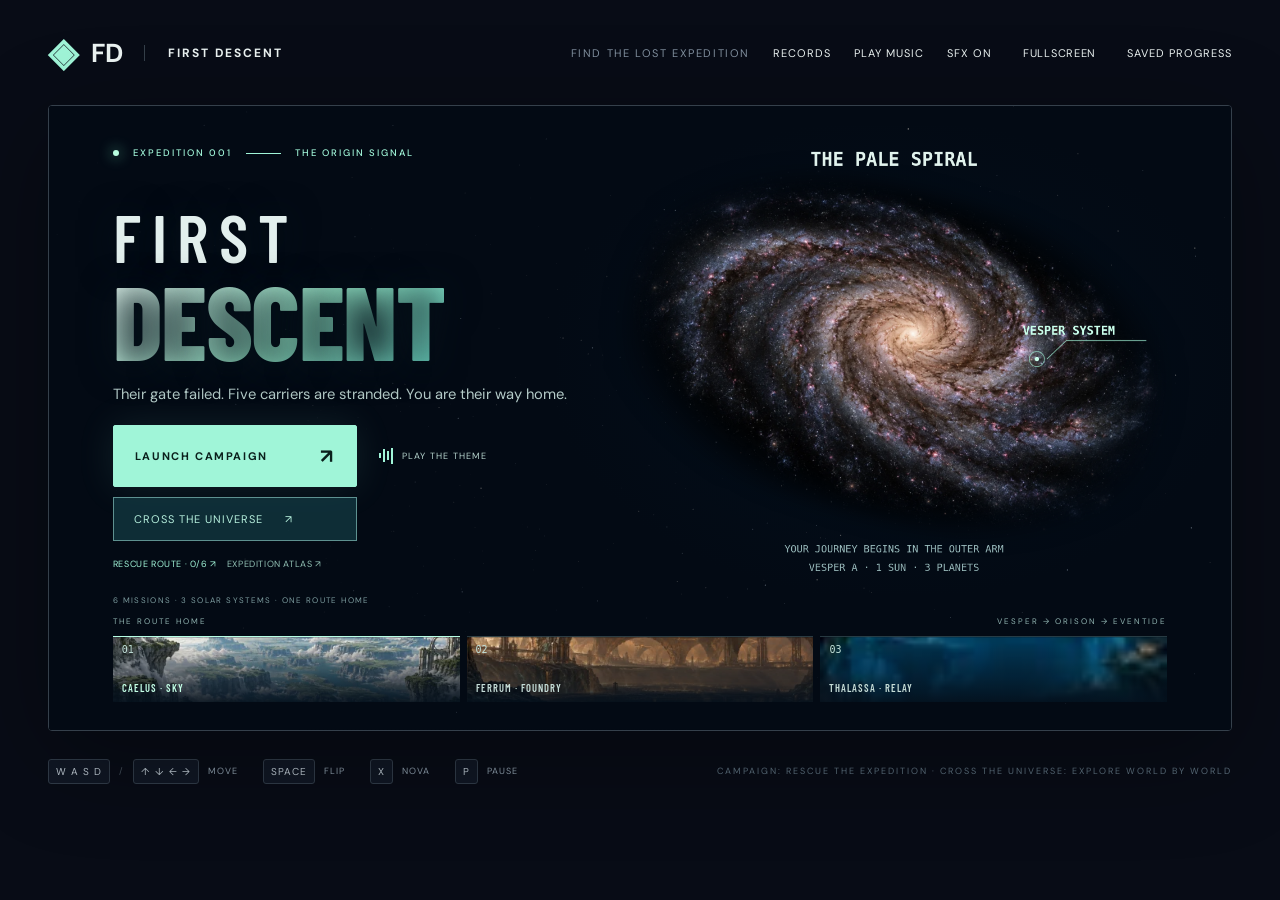
==== commit a2bfed66: "Deploy distinct exploration world behaviors (199)" ====
--- a/firstdescent/index.html
+++ b/firstdescent/index.html
@@ -1,5 +1,5 @@
 <!doctype html>
-<html lang="en"><head><meta charset="utf-8"><meta name="viewport" content="width=device-width,initial-scale=1,viewport-fit=cover"><meta name="apple-mobile-web-app-capable" content="yes"><meta name="apple-mobile-web-app-title" content="First Descent"><meta name="apple-mobile-web-app-status-bar-style" content="black-translucent"><link rel="manifest" href="manifest.webmanifest"><meta name="theme-color" content="#080c18"><title>First Descent — Into the unknown.</title><meta name="description" content="Recover six signal shards across three solar systems and bring the lost expedition home. A cinematic side-scrolling arcade shooter with weapon upgrades and colossal bosses."><link rel="icon" href="data:image/svg+xml,%3Csvg xmlns='http://www.w3.org/2000/svg' viewBox='0 0 32 32'%3E%3Cpath fill='%235bf4e5' d='M3 5 29 16 3 27 9 16Z'/%3E%3C/svg%3E"><link rel="stylesheet" href="style.css?v=20261003-furnace198"><link rel="preload" as="image" href="assets/galaxy-spiral-v1.webp" fetchpriority="high"></head>
+<html lang="en"><head><meta charset="utf-8"><meta name="viewport" content="width=device-width,initial-scale=1,viewport-fit=cover"><meta name="apple-mobile-web-app-capable" content="yes"><meta name="apple-mobile-web-app-title" content="First Descent"><meta name="apple-mobile-web-app-status-bar-style" content="black-translucent"><link rel="manifest" href="manifest.webmanifest"><meta name="theme-color" content="#080c18"><title>First Descent — Into the unknown.</title><meta name="description" content="Recover six signal shards across three solar systems and bring the lost expedition home. A cinematic side-scrolling arcade shooter with weapon upgrades and colossal bosses."><link rel="icon" href="data:image/svg+xml,%3Csvg xmlns='http://www.w3.org/2000/svg' viewBox='0 0 32 32'%3E%3Cpath fill='%235bf4e5' d='M3 5 29 16 3 27 9 16Z'/%3E%3C/svg%3E"><link rel="stylesheet" href="style.css?v=20261003-worlds199"><link rel="preload" as="image" href="assets/galaxy-spiral-v1.webp" fetchpriority="high"></head>
 <body><main><header><a class="brand" href="./" aria-label="First Descent home"><span class="sigil">◈</span> FD<span class="brandline">FIRST DESCENT</span></a><div class="header-right"><span class="edition">FIND THE LOST EXPEDITION</span><button id="records" aria-label="View local flight records">RECORDS</button><button id="music" aria-label="Play title music" aria-pressed="true">PLAY MUSIC</button><button id="sound" aria-label="Mute sound effects">SFX ON</button><button id="fullscreen" aria-label="Enter fullscreen">FULLSCREEN</button></div></header>
 <section class="console" aria-label="First Descent arcade game"><div class="hud"><div class="hud-sector"><span class="eyebrow">SECTOR <b id="sectorNum">01 / 03</b></span><strong id="sectorName">THE LUMINOUS REACH</strong><small id="destinationProgress">VESPER · PLANET 1 / 3</small><small id="missionHud" class="mission-hud">SIGNAL · STAGE 1 · 0 / 3</small></div><div class="scoreblock"><span class="eyebrow">SCORE</span><strong id="score">000000</strong></div><div class="hullblock"><span class="eyebrow">HULL INTEGRITY</span><div id="hearts">▰ ▰ ▰ ▰ ▰</div></div></div>
 <div class="stage"><button id="fullscreenStage" class="expand-game" aria-label="Enter fullscreen">FULLSCREEN</button><div class="orientation-hint">Rotate your phone for landscape play</div><canvas id="game" width="1440" height="760" aria-label="Space shooter play area. Use arrow keys or W A S D to move, Space to flip your ship, X for nova, and P to pause." tabindex="0"></canvas><div class="scanlines"></div><aside id="homecomingCaption" class="homecoming-caption" hidden><span>THE EXPEDITION IS SAFE</span><strong>Welcome home.</strong><p>Five carriers. Everyone safe.</p></aside><aside id="rescueTarget" class="rescue-target" hidden><strong>ENGINEER · ENTER GREEN RING</strong><span>Gain a boss sabotage drone</span></aside><aside id="portalObjective" class="portal-objective" hidden><strong></strong><span></span></aside><aside id="flightObjective" class="flight-objective" hidden><strong id="flightObjectiveTitle"></strong><span id="flightObjectiveDetail"></span></aside><div id="missionTarget" class="mission-target" role="status" aria-live="polite" hidden><strong></strong><span></span><div class="mission-link-progress" aria-hidden="true"><i></i></div></div><div id="overlay" class="overlay title-screen">
@@ -9,4 +9,4 @@
 <div class="expedition-rail" aria-label="First three story destinations"><div class="rail-label"><span>THE ROUTE HOME</span><span id="routeCount">VESPER → ORISON → EVENTIDE</span></div><div class="biome-strip"><div class="biome" style="--biome:url('assets/world-caelus-landscape-v1-thumb.webp')"><b>01</b><span>CAELUS · SKY</span></div><div class="biome" style="--biome:url('assets/world-ferrum-landscape-v1-thumb.webp')"><b>02</b><span>FERRUM · FOUNDRY</span></div><div class="biome" style="--biome:url('assets/reef-descent-thumb.webp')"><b>03</b><span>THALASSA · RELAY</span></div></div></div>
 </div><div id="announcement" role="status"></div><section id="originRecoveryPanel" class="origin-recovery" role="status" aria-live="polite" hidden></section><div id="bossbar" hidden><span id="bossname"></span><div><i id="bosshealth"></i></div><small id="bosstactic"></small></div><button id="pause" class="pause" hidden aria-label="Pause game">Ⅱ</button><div id="touchControls"><button id="novaTouch">NOVA</button><button id="flipTouch" aria-label="Flip ship direction">FLIP ⇄</button><span>DRAG ANYWHERE TO MOVE · AUTO FIRE</span></div></div>
 <div class="equipment"><div><span class="equipment-icon">⌁</span><span class="eyebrow">WEAPON SYSTEM <strong id="weapon">PULSE / MK I</strong></span></div><div><span class="equipment-icon">◉</span><span class="eyebrow">NOVA CHARGES <strong id="novas">● ● ●</strong></span></div><div class="progress-wrap"><span class="eyebrow" id="progressLabel">SECTOR PROGRESS</span><div class="progress"><i id="progress"></i></div></div><div class="loadout"><span class="eyebrow">SHIP MODULES</span><strong id="loadout">BOOST 0/3 · DRONES 0/2</strong></div><span class="live" id="status">AWAITING PILOT</span></div></section>
-<footer><div class="controls"><span><kbd>W A S D</kbd><span class="or">/</span><kbd>↑ ↓ ← →</kbd> MOVE</span><span><kbd>SPACE</kbd> FLIP</span><span><kbd>X</kbd> NOVA</span><span><kbd>P</kbd> PAUSE</span></div><span class="footer-note">CAMPAIGN: RESCUE THE EXPEDITION · CROSS THE UNIVERSE: EXPLORE WORLD BY WORLD</span></footer><div id="homeScreenHint" hidden>iPhone: for play without browser bars, use Safari’s Share → Add to Home Screen, enable Open as Web App if shown, then launch First Descent from its new icon.</div><div class="mobile-hint">Best in landscape · Drag anywhere to move · Stop your finger to stop · Double tap to flip the ship · Pinch to pause · Weapons fire automatically</div></main><script src="safari-immersion.js?v=20261001-rescue174c"></script><script type="module" src="renderer3d.js?v=20261003-furnace198"></script></body></html>
+<footer><div class="controls"><span><kbd>W A S D</kbd><span class="or">/</span><kbd>↑ ↓ ← →</kbd> MOVE</span><span><kbd>SPACE</kbd> FLIP</span><span><kbd>X</kbd> NOVA</span><span><kbd>P</kbd> PAUSE</span></div><span class="footer-note">CAMPAIGN: RESCUE THE EXPEDITION · CROSS THE UNIVERSE: EXPLORE WORLD BY WORLD</span></footer><div id="homeScreenHint" hidden>iPhone: for play without browser bars, use Safari’s Share → Add to Home Screen, enable Open as Web App if shown, then launch First Descent from its new icon.</div><div class="mobile-hint">Best in landscape · Drag anywhere to move · Stop your finger to stop · Double tap to flip the ship · Pinch to pause · Weapons fire automatically</div></main><script src="safari-immersion.js?v=20261001-rescue174c"></script><script type="module" src="renderer3d.js?v=20261003-worlds199"></script></body></html>
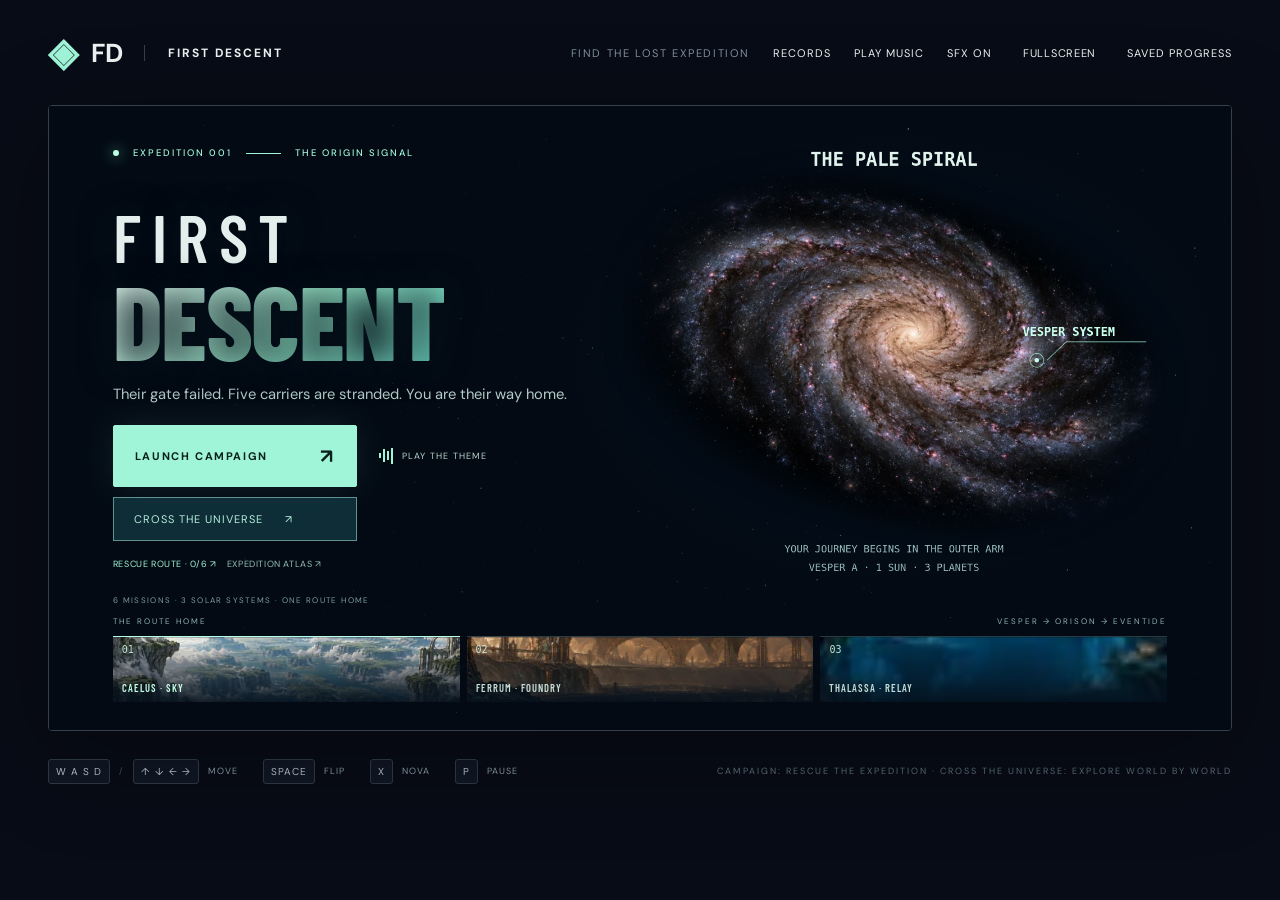
==== commit 8efb932c: "Deploy campaign tactics and organic boss contact improvements (208)" ====
--- a/firstdescent/index.html
+++ b/firstdescent/index.html
@@ -1,5 +1,5 @@
 <!doctype html>
-<html lang="en"><head><meta charset="utf-8"><meta name="viewport" content="width=device-width,initial-scale=1,viewport-fit=cover"><meta name="apple-mobile-web-app-capable" content="yes"><meta name="apple-mobile-web-app-title" content="First Descent"><meta name="apple-mobile-web-app-status-bar-style" content="black-translucent"><link rel="manifest" href="manifest.webmanifest"><meta name="theme-color" content="#080c18"><title>First Descent — Into the unknown.</title><meta name="description" content="Recover six signal shards across three solar systems and bring the lost expedition home. A cinematic side-scrolling arcade shooter with weapon upgrades and colossal bosses."><link rel="icon" href="data:image/svg+xml,%3Csvg xmlns='http://www.w3.org/2000/svg' viewBox='0 0 32 32'%3E%3Cpath fill='%235bf4e5' d='M3 5 29 16 3 27 9 16Z'/%3E%3C/svg%3E"><link rel="stylesheet" href="style.css?v=20261003-worlds199"><link rel="preload" as="image" href="assets/galaxy-spiral-v1.webp" fetchpriority="high"></head>
+<html lang="en"><head><meta charset="utf-8"><meta name="viewport" content="width=device-width,initial-scale=1,viewport-fit=cover"><meta name="apple-mobile-web-app-capable" content="yes"><meta name="apple-mobile-web-app-title" content="First Descent"><meta name="apple-mobile-web-app-status-bar-style" content="black-translucent"><link rel="manifest" href="manifest.webmanifest"><meta name="theme-color" content="#080c18"><title>First Descent — Into the unknown.</title><meta name="description" content="Recover six signal shards across three solar systems and bring the lost expedition home. A cinematic side-scrolling arcade shooter with weapon upgrades and colossal bosses."><link rel="icon" href="data:image/svg+xml,%3Csvg xmlns='http://www.w3.org/2000/svg' viewBox='0 0 32 32'%3E%3Cpath fill='%235bf4e5' d='M3 5 29 16 3 27 9 16Z'/%3E%3C/svg%3E"><link rel="stylesheet" href="style.css?v=20261004-reaction208b"><link rel="preload" as="image" href="assets/galaxy-spiral-v1.webp" fetchpriority="high"></head>
 <body><main><header><a class="brand" href="./" aria-label="First Descent home"><span class="sigil">◈</span> FD<span class="brandline">FIRST DESCENT</span></a><div class="header-right"><span class="edition">FIND THE LOST EXPEDITION</span><button id="records" aria-label="View local flight records">RECORDS</button><button id="music" aria-label="Play title music" aria-pressed="true">PLAY MUSIC</button><button id="sound" aria-label="Mute sound effects">SFX ON</button><button id="fullscreen" aria-label="Enter fullscreen">FULLSCREEN</button></div></header>
 <section class="console" aria-label="First Descent arcade game"><div class="hud"><div class="hud-sector"><span class="eyebrow">SECTOR <b id="sectorNum">01 / 03</b></span><strong id="sectorName">THE LUMINOUS REACH</strong><small id="destinationProgress">VESPER · PLANET 1 / 3</small><small id="missionHud" class="mission-hud">SIGNAL · STAGE 1 · 0 / 3</small></div><div class="scoreblock"><span class="eyebrow">SCORE</span><strong id="score">000000</strong></div><div class="hullblock"><span class="eyebrow">HULL INTEGRITY</span><div id="hearts">▰ ▰ ▰ ▰ ▰</div></div></div>
 <div class="stage"><button id="fullscreenStage" class="expand-game" aria-label="Enter fullscreen">FULLSCREEN</button><div class="orientation-hint">Rotate your phone for landscape play</div><canvas id="game" width="1440" height="760" aria-label="Space shooter play area. Use arrow keys or W A S D to move, Space to flip your ship, X for nova, and P to pause." tabindex="0"></canvas><div class="scanlines"></div><aside id="homecomingCaption" class="homecoming-caption" hidden><span>THE EXPEDITION IS SAFE</span><strong>Welcome home.</strong><p>Five carriers. Everyone safe.</p></aside><aside id="rescueTarget" class="rescue-target" hidden><strong>ENGINEER · ENTER GREEN RING</strong><span>Gain a boss sabotage drone</span></aside><aside id="portalObjective" class="portal-objective" hidden><strong></strong><span></span></aside><aside id="flightObjective" class="flight-objective" hidden><strong id="flightObjectiveTitle"></strong><span id="flightObjectiveDetail"></span></aside><div id="missionTarget" class="mission-target" role="status" aria-live="polite" hidden><strong></strong><span></span><div class="mission-link-progress" aria-hidden="true"><i></i></div></div><div id="overlay" class="overlay title-screen">
@@ -9,4 +9,4 @@
 <div class="expedition-rail" aria-label="First three story destinations"><div class="rail-label"><span>THE ROUTE HOME</span><span id="routeCount">VESPER → ORISON → EVENTIDE</span></div><div class="biome-strip"><div class="biome" style="--biome:url('assets/world-caelus-landscape-v1-thumb.webp')"><b>01</b><span>CAELUS · SKY</span></div><div class="biome" style="--biome:url('assets/world-ferrum-landscape-v1-thumb.webp')"><b>02</b><span>FERRUM · FOUNDRY</span></div><div class="biome" style="--biome:url('assets/reef-descent-thumb.webp')"><b>03</b><span>THALASSA · RELAY</span></div></div></div>
 </div><div id="announcement" role="status"></div><section id="originRecoveryPanel" class="origin-recovery" role="status" aria-live="polite" hidden></section><div id="bossbar" hidden><span id="bossname"></span><div><i id="bosshealth"></i></div><small id="bosstactic"></small></div><button id="pause" class="pause" hidden aria-label="Pause game">Ⅱ</button><div id="touchControls"><button id="novaTouch">NOVA</button><button id="flipTouch" aria-label="Flip ship direction">FLIP ⇄</button><span>DRAG ANYWHERE TO MOVE · AUTO FIRE</span></div></div>
 <div class="equipment"><div><span class="equipment-icon">⌁</span><span class="eyebrow">WEAPON SYSTEM <strong id="weapon">PULSE / MK I</strong></span></div><div><span class="equipment-icon">◉</span><span class="eyebrow">NOVA CHARGES <strong id="novas">● ● ●</strong></span></div><div class="progress-wrap"><span class="eyebrow" id="progressLabel">SECTOR PROGRESS</span><div class="progress"><i id="progress"></i></div></div><div class="loadout"><span class="eyebrow">SHIP MODULES</span><strong id="loadout">BOOST 0/3 · DRONES 0/2</strong></div><span class="live" id="status">AWAITING PILOT</span></div></section>
-<footer><div class="controls"><span><kbd>W A S D</kbd><span class="or">/</span><kbd>↑ ↓ ← →</kbd> MOVE</span><span><kbd>SPACE</kbd> FLIP</span><span><kbd>X</kbd> NOVA</span><span><kbd>P</kbd> PAUSE</span></div><span class="footer-note">CAMPAIGN: RESCUE THE EXPEDITION · CROSS THE UNIVERSE: EXPLORE WORLD BY WORLD</span></footer><div id="homeScreenHint" hidden>iPhone: for play without browser bars, use Safari’s Share → Add to Home Screen, enable Open as Web App if shown, then launch First Descent from its new icon.</div><div class="mobile-hint">Best in landscape · Drag anywhere to move · Stop your finger to stop · Double tap to flip the ship · Pinch to pause · Weapons fire automatically</div></main><script src="safari-immersion.js?v=20261001-rescue174c"></script><script type="module" src="renderer3d.js?v=20261003-worlds199"></script></body></html>
+<footer><div class="controls"><span><kbd>W A S D</kbd><span class="or">/</span><kbd>↑ ↓ ← →</kbd> MOVE</span><span><kbd>SPACE</kbd> FLIP</span><span><kbd>X</kbd> NOVA</span><span><kbd>P</kbd> PAUSE</span></div><span class="footer-note">CAMPAIGN: RESCUE THE EXPEDITION · CROSS THE UNIVERSE: EXPLORE WORLD BY WORLD</span></footer><div id="homeScreenHint" hidden>iPhone: for play without browser bars, use Safari’s Share → Add to Home Screen, enable Open as Web App if shown, then launch First Descent from its new icon.</div><div class="mobile-hint">Best in landscape · Drag anywhere to move · Stop your finger to stop · Double tap to flip the ship · Pinch to pause · Weapons fire automatically</div></main><script src="safari-immersion.js?v=20261001-rescue174c"></script><script type="module" src="renderer3d.js?v=20261004-reaction208b"></script></body></html>
--- a/firstdescent/style.css
+++ b/firstdescent/style.css
@@ -433,3 +433,15 @@
 @container (max-height:450px){.overlay.flight-retry{padding:12px}.retry-card{padding:16px;gap:16px;max-width:610px}.retry-emblem{width:60px;height:60px;font-size:38px}.retry-card h2{margin:7px 0;font-size:25px}.retry-hint{font-size:12px;margin:0 0 9px}.retry-restored{padding:7px 0}.retry-kept{margin:8px 0;font-size:11px}.retry-card .primary{padding:10px 14px}}
 @container (max-width:480px){.retry-card{padding:16px;gap:0}.retry-emblem{display:none}.retry-card .eyebrow{font-size:10px}.retry-restored{gap:16px}}
 .overlay.flight-retry,.console:is(:fullscreen,.native-fullscreen,.expanded) .overlay.flight-retry{z-index:17}
+
+/* Tactical receipts share one readable lane with mission instructions. */
+.stage:has(.flight-objective:not([hidden])) #announcement{visibility:hidden}
+@media(pointer:coarse),(max-width:680px),(max-width:960px) and (max-height:600px){
+ .console:is(:fullscreen,.native-fullscreen,.expanded) .flight-objective{top:calc(env(safe-area-inset-top,0px) + 64px);left:calc(env(safe-area-inset-left,0px) + 14px);max-width:min(440px,68%)}
+ .console:is(:fullscreen,.native-fullscreen,.expanded) .stage:has(#bossbar:not([hidden])) .flight-objective{top:auto;bottom:calc(env(safe-area-inset-bottom,0px) + 76px)}
+}
+@media(pointer:coarse) and (orientation:portrait),(max-width:680px) and (orientation:portrait){
+ .console:is(:fullscreen,.native-fullscreen,.expanded) .flight-objective{top:calc(env(safe-area-inset-top,0px) + 154px);max-width:calc(100% - 28px)}
+}
+
+.mission-target.compact-discovery{width:auto;max-width:calc(100% - 100px);padding:6px 10px;text-align:left;border:0;border-left:2px solid #a3edd8;border-radius:0;background:#071d28b8}.mission-target.compact-discovery strong{font-size:11px;letter-spacing:.04em}.mission-target.compact-discovery span{font-size:11px}
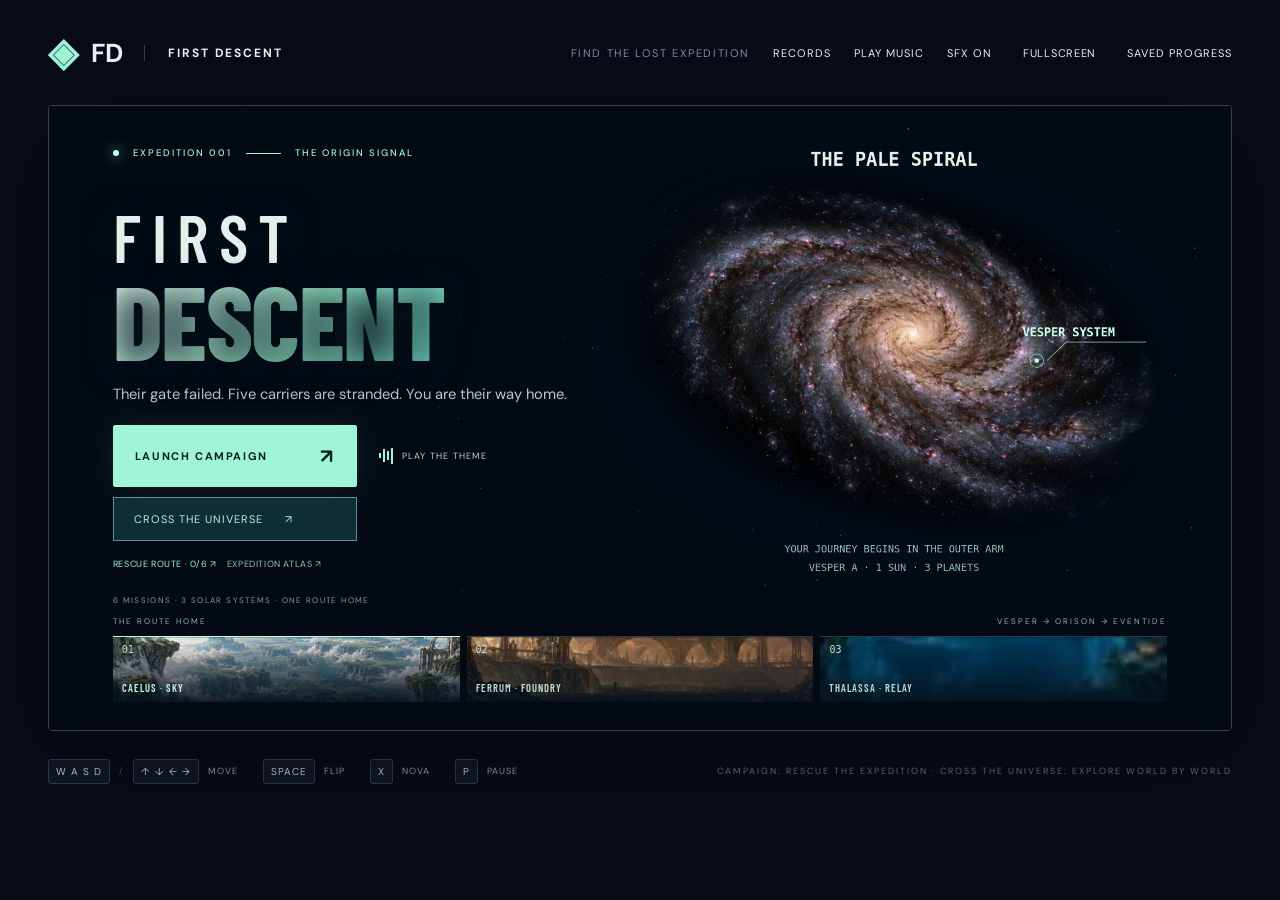
==== commit 589fe2ce: "Deploy glassy boss lenses and mechanical reactor bays (210)" ====
--- a/firstdescent/index.html
+++ b/firstdescent/index.html
@@ -1,5 +1,5 @@
 <!doctype html>
-<html lang="en"><head><meta charset="utf-8"><meta name="viewport" content="width=device-width,initial-scale=1,viewport-fit=cover"><meta name="apple-mobile-web-app-capable" content="yes"><meta name="apple-mobile-web-app-title" content="First Descent"><meta name="apple-mobile-web-app-status-bar-style" content="black-translucent"><link rel="manifest" href="manifest.webmanifest"><meta name="theme-color" content="#080c18"><title>First Descent — Into the unknown.</title><meta name="description" content="Recover six signal shards across three solar systems and bring the lost expedition home. A cinematic side-scrolling arcade shooter with weapon upgrades and colossal bosses."><link rel="icon" href="data:image/svg+xml,%3Csvg xmlns='http://www.w3.org/2000/svg' viewBox='0 0 32 32'%3E%3Cpath fill='%235bf4e5' d='M3 5 29 16 3 27 9 16Z'/%3E%3C/svg%3E"><link rel="stylesheet" href="style.css?v=20261004-reaction208b"><link rel="preload" as="image" href="assets/galaxy-spiral-v1.webp" fetchpriority="high"></head>
+<html lang="en"><head><meta charset="utf-8"><meta name="viewport" content="width=device-width,initial-scale=1,viewport-fit=cover"><meta name="apple-mobile-web-app-capable" content="yes"><meta name="apple-mobile-web-app-title" content="First Descent"><meta name="apple-mobile-web-app-status-bar-style" content="black-translucent"><link rel="manifest" href="manifest.webmanifest"><meta name="theme-color" content="#080c18"><title>First Descent — Into the unknown.</title><meta name="description" content="Recover six signal shards across three solar systems and bring the lost expedition home. A cinematic side-scrolling arcade shooter with weapon upgrades and colossal bosses."><link rel="icon" href="data:image/svg+xml,%3Csvg xmlns='http://www.w3.org/2000/svg' viewBox='0 0 32 32'%3E%3Cpath fill='%235bf4e5' d='M3 5 29 16 3 27 9 16Z'/%3E%3C/svg%3E"><link rel="stylesheet" href="style.css?v=20261004-reactor210b"><link rel="preload" as="image" href="assets/galaxy-spiral-v1.webp" fetchpriority="high"></head>
 <body><main><header><a class="brand" href="./" aria-label="First Descent home"><span class="sigil">◈</span> FD<span class="brandline">FIRST DESCENT</span></a><div class="header-right"><span class="edition">FIND THE LOST EXPEDITION</span><button id="records" aria-label="View local flight records">RECORDS</button><button id="music" aria-label="Play title music" aria-pressed="true">PLAY MUSIC</button><button id="sound" aria-label="Mute sound effects">SFX ON</button><button id="fullscreen" aria-label="Enter fullscreen">FULLSCREEN</button></div></header>
 <section class="console" aria-label="First Descent arcade game"><div class="hud"><div class="hud-sector"><span class="eyebrow">SECTOR <b id="sectorNum">01 / 03</b></span><strong id="sectorName">THE LUMINOUS REACH</strong><small id="destinationProgress">VESPER · PLANET 1 / 3</small><small id="missionHud" class="mission-hud">SIGNAL · STAGE 1 · 0 / 3</small></div><div class="scoreblock"><span class="eyebrow">SCORE</span><strong id="score">000000</strong></div><div class="hullblock"><span class="eyebrow">HULL INTEGRITY</span><div id="hearts">▰ ▰ ▰ ▰ ▰</div></div></div>
 <div class="stage"><button id="fullscreenStage" class="expand-game" aria-label="Enter fullscreen">FULLSCREEN</button><div class="orientation-hint">Rotate your phone for landscape play</div><canvas id="game" width="1440" height="760" aria-label="Space shooter play area. Use arrow keys or W A S D to move, Space to flip your ship, X for nova, and P to pause." tabindex="0"></canvas><div class="scanlines"></div><aside id="homecomingCaption" class="homecoming-caption" hidden><span>THE EXPEDITION IS SAFE</span><strong>Welcome home.</strong><p>Five carriers. Everyone safe.</p></aside><aside id="rescueTarget" class="rescue-target" hidden><strong>ENGINEER · ENTER GREEN RING</strong><span>Gain a boss sabotage drone</span></aside><aside id="portalObjective" class="portal-objective" hidden><strong></strong><span></span></aside><aside id="flightObjective" class="flight-objective" hidden><strong id="flightObjectiveTitle"></strong><span id="flightObjectiveDetail"></span></aside><div id="missionTarget" class="mission-target" role="status" aria-live="polite" hidden><strong></strong><span></span><div class="mission-link-progress" aria-hidden="true"><i></i></div></div><div id="overlay" class="overlay title-screen">
@@ -9,4 +9,4 @@
 <div class="expedition-rail" aria-label="First three story destinations"><div class="rail-label"><span>THE ROUTE HOME</span><span id="routeCount">VESPER → ORISON → EVENTIDE</span></div><div class="biome-strip"><div class="biome" style="--biome:url('assets/world-caelus-landscape-v1-thumb.webp')"><b>01</b><span>CAELUS · SKY</span></div><div class="biome" style="--biome:url('assets/world-ferrum-landscape-v1-thumb.webp')"><b>02</b><span>FERRUM · FOUNDRY</span></div><div class="biome" style="--biome:url('assets/reef-descent-thumb.webp')"><b>03</b><span>THALASSA · RELAY</span></div></div></div>
 </div><div id="announcement" role="status"></div><section id="originRecoveryPanel" class="origin-recovery" role="status" aria-live="polite" hidden></section><div id="bossbar" hidden><span id="bossname"></span><div><i id="bosshealth"></i></div><small id="bosstactic"></small></div><button id="pause" class="pause" hidden aria-label="Pause game">Ⅱ</button><div id="touchControls"><button id="novaTouch">NOVA</button><button id="flipTouch" aria-label="Flip ship direction">FLIP ⇄</button><span>DRAG ANYWHERE TO MOVE · AUTO FIRE</span></div></div>
 <div class="equipment"><div><span class="equipment-icon">⌁</span><span class="eyebrow">WEAPON SYSTEM <strong id="weapon">PULSE / MK I</strong></span></div><div><span class="equipment-icon">◉</span><span class="eyebrow">NOVA CHARGES <strong id="novas">● ● ●</strong></span></div><div class="progress-wrap"><span class="eyebrow" id="progressLabel">SECTOR PROGRESS</span><div class="progress"><i id="progress"></i></div></div><div class="loadout"><span class="eyebrow">SHIP MODULES</span><strong id="loadout">BOOST 0/3 · DRONES 0/2</strong></div><span class="live" id="status">AWAITING PILOT</span></div></section>
-<footer><div class="controls"><span><kbd>W A S D</kbd><span class="or">/</span><kbd>↑ ↓ ← →</kbd> MOVE</span><span><kbd>SPACE</kbd> FLIP</span><span><kbd>X</kbd> NOVA</span><span><kbd>P</kbd> PAUSE</span></div><span class="footer-note">CAMPAIGN: RESCUE THE EXPEDITION · CROSS THE UNIVERSE: EXPLORE WORLD BY WORLD</span></footer><div id="homeScreenHint" hidden>iPhone: for play without browser bars, use Safari’s Share → Add to Home Screen, enable Open as Web App if shown, then launch First Descent from its new icon.</div><div class="mobile-hint">Best in landscape · Drag anywhere to move · Stop your finger to stop · Double tap to flip the ship · Pinch to pause · Weapons fire automatically</div></main><script src="safari-immersion.js?v=20261001-rescue174c"></script><script type="module" src="renderer3d.js?v=20261004-reaction208b"></script></body></html>
+<footer><div class="controls"><span><kbd>W A S D</kbd><span class="or">/</span><kbd>↑ ↓ ← →</kbd> MOVE</span><span><kbd>SPACE</kbd> FLIP</span><span><kbd>X</kbd> NOVA</span><span><kbd>P</kbd> PAUSE</span></div><span class="footer-note">CAMPAIGN: RESCUE THE EXPEDITION · CROSS THE UNIVERSE: EXPLORE WORLD BY WORLD</span></footer><div id="homeScreenHint" hidden>iPhone: for play without browser bars, use Safari’s Share → Add to Home Screen, enable Open as Web App if shown, then launch First Descent from its new icon.</div><div class="mobile-hint">Best in landscape · Drag anywhere to move · Stop your finger to stop · Double tap to flip the ship · Pinch to pause · Weapons fire automatically</div></main><script src="safari-immersion.js?v=20261001-rescue174c"></script><script type="module" src="renderer3d.js?v=20261004-reactor210b"></script></body></html>
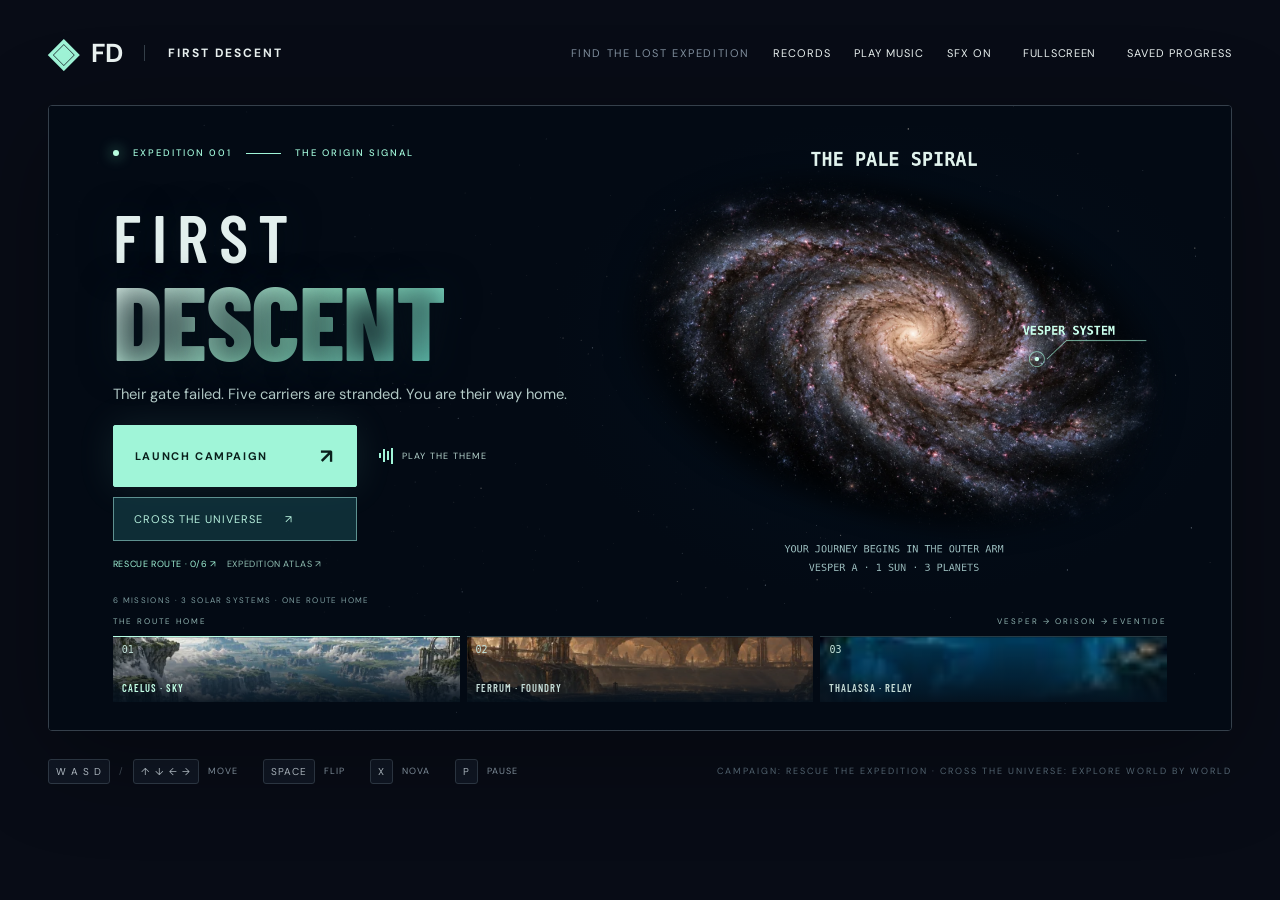
==== commit 9f0431d3: "Deploy rear-attacker visual cleanup (211)" ====
--- a/firstdescent/index.html
+++ b/firstdescent/index.html
@@ -1,5 +1,5 @@
 <!doctype html>
-<html lang="en"><head><meta charset="utf-8"><meta name="viewport" content="width=device-width,initial-scale=1,viewport-fit=cover"><meta name="apple-mobile-web-app-capable" content="yes"><meta name="apple-mobile-web-app-title" content="First Descent"><meta name="apple-mobile-web-app-status-bar-style" content="black-translucent"><link rel="manifest" href="manifest.webmanifest"><meta name="theme-color" content="#080c18"><title>First Descent — Into the unknown.</title><meta name="description" content="Recover six signal shards across three solar systems and bring the lost expedition home. A cinematic side-scrolling arcade shooter with weapon upgrades and colossal bosses."><link rel="icon" href="data:image/svg+xml,%3Csvg xmlns='http://www.w3.org/2000/svg' viewBox='0 0 32 32'%3E%3Cpath fill='%235bf4e5' d='M3 5 29 16 3 27 9 16Z'/%3E%3C/svg%3E"><link rel="stylesheet" href="style.css?v=20261004-reactor210b"><link rel="preload" as="image" href="assets/galaxy-spiral-v1.webp" fetchpriority="high"></head>
+<html lang="en"><head><meta charset="utf-8"><meta name="viewport" content="width=device-width,initial-scale=1,viewport-fit=cover"><meta name="apple-mobile-web-app-capable" content="yes"><meta name="apple-mobile-web-app-title" content="First Descent"><meta name="apple-mobile-web-app-status-bar-style" content="black-translucent"><link rel="manifest" href="manifest.webmanifest"><meta name="theme-color" content="#080c18"><title>First Descent — Into the unknown.</title><meta name="description" content="Recover six signal shards across three solar systems and bring the lost expedition home. A cinematic side-scrolling arcade shooter with weapon upgrades and colossal bosses."><link rel="icon" href="data:image/svg+xml,%3Csvg xmlns='http://www.w3.org/2000/svg' viewBox='0 0 32 32'%3E%3Cpath fill='%235bf4e5' d='M3 5 29 16 3 27 9 16Z'/%3E%3C/svg%3E"><link rel="stylesheet" href="style.css?v=20261004-flankers211a"><link rel="preload" as="image" href="assets/galaxy-spiral-v1.webp" fetchpriority="high"></head>
 <body><main><header><a class="brand" href="./" aria-label="First Descent home"><span class="sigil">◈</span> FD<span class="brandline">FIRST DESCENT</span></a><div class="header-right"><span class="edition">FIND THE LOST EXPEDITION</span><button id="records" aria-label="View local flight records">RECORDS</button><button id="music" aria-label="Play title music" aria-pressed="true">PLAY MUSIC</button><button id="sound" aria-label="Mute sound effects">SFX ON</button><button id="fullscreen" aria-label="Enter fullscreen">FULLSCREEN</button></div></header>
 <section class="console" aria-label="First Descent arcade game"><div class="hud"><div class="hud-sector"><span class="eyebrow">SECTOR <b id="sectorNum">01 / 03</b></span><strong id="sectorName">THE LUMINOUS REACH</strong><small id="destinationProgress">VESPER · PLANET 1 / 3</small><small id="missionHud" class="mission-hud">SIGNAL · STAGE 1 · 0 / 3</small></div><div class="scoreblock"><span class="eyebrow">SCORE</span><strong id="score">000000</strong></div><div class="hullblock"><span class="eyebrow">HULL INTEGRITY</span><div id="hearts">▰ ▰ ▰ ▰ ▰</div></div></div>
 <div class="stage"><button id="fullscreenStage" class="expand-game" aria-label="Enter fullscreen">FULLSCREEN</button><div class="orientation-hint">Rotate your phone for landscape play</div><canvas id="game" width="1440" height="760" aria-label="Space shooter play area. Use arrow keys or W A S D to move, Space to flip your ship, X for nova, and P to pause." tabindex="0"></canvas><div class="scanlines"></div><aside id="homecomingCaption" class="homecoming-caption" hidden><span>THE EXPEDITION IS SAFE</span><strong>Welcome home.</strong><p>Five carriers. Everyone safe.</p></aside><aside id="rescueTarget" class="rescue-target" hidden><strong>ENGINEER · ENTER GREEN RING</strong><span>Gain a boss sabotage drone</span></aside><aside id="portalObjective" class="portal-objective" hidden><strong></strong><span></span></aside><aside id="flightObjective" class="flight-objective" hidden><strong id="flightObjectiveTitle"></strong><span id="flightObjectiveDetail"></span></aside><div id="missionTarget" class="mission-target" role="status" aria-live="polite" hidden><strong></strong><span></span><div class="mission-link-progress" aria-hidden="true"><i></i></div></div><div id="overlay" class="overlay title-screen">
@@ -9,4 +9,4 @@
 <div class="expedition-rail" aria-label="First three story destinations"><div class="rail-label"><span>THE ROUTE HOME</span><span id="routeCount">VESPER → ORISON → EVENTIDE</span></div><div class="biome-strip"><div class="biome" style="--biome:url('assets/world-caelus-landscape-v1-thumb.webp')"><b>01</b><span>CAELUS · SKY</span></div><div class="biome" style="--biome:url('assets/world-ferrum-landscape-v1-thumb.webp')"><b>02</b><span>FERRUM · FOUNDRY</span></div><div class="biome" style="--biome:url('assets/reef-descent-thumb.webp')"><b>03</b><span>THALASSA · RELAY</span></div></div></div>
 </div><div id="announcement" role="status"></div><section id="originRecoveryPanel" class="origin-recovery" role="status" aria-live="polite" hidden></section><div id="bossbar" hidden><span id="bossname"></span><div><i id="bosshealth"></i></div><small id="bosstactic"></small></div><button id="pause" class="pause" hidden aria-label="Pause game">Ⅱ</button><div id="touchControls"><button id="novaTouch">NOVA</button><button id="flipTouch" aria-label="Flip ship direction">FLIP ⇄</button><span>DRAG ANYWHERE TO MOVE · AUTO FIRE</span></div></div>
 <div class="equipment"><div><span class="equipment-icon">⌁</span><span class="eyebrow">WEAPON SYSTEM <strong id="weapon">PULSE / MK I</strong></span></div><div><span class="equipment-icon">◉</span><span class="eyebrow">NOVA CHARGES <strong id="novas">● ● ●</strong></span></div><div class="progress-wrap"><span class="eyebrow" id="progressLabel">SECTOR PROGRESS</span><div class="progress"><i id="progress"></i></div></div><div class="loadout"><span class="eyebrow">SHIP MODULES</span><strong id="loadout">BOOST 0/3 · DRONES 0/2</strong></div><span class="live" id="status">AWAITING PILOT</span></div></section>
-<footer><div class="controls"><span><kbd>W A S D</kbd><span class="or">/</span><kbd>↑ ↓ ← →</kbd> MOVE</span><span><kbd>SPACE</kbd> FLIP</span><span><kbd>X</kbd> NOVA</span><span><kbd>P</kbd> PAUSE</span></div><span class="footer-note">CAMPAIGN: RESCUE THE EXPEDITION · CROSS THE UNIVERSE: EXPLORE WORLD BY WORLD</span></footer><div id="homeScreenHint" hidden>iPhone: for play without browser bars, use Safari’s Share → Add to Home Screen, enable Open as Web App if shown, then launch First Descent from its new icon.</div><div class="mobile-hint">Best in landscape · Drag anywhere to move · Stop your finger to stop · Double tap to flip the ship · Pinch to pause · Weapons fire automatically</div></main><script src="safari-immersion.js?v=20261001-rescue174c"></script><script type="module" src="renderer3d.js?v=20261004-reactor210b"></script></body></html>
+<footer><div class="controls"><span><kbd>W A S D</kbd><span class="or">/</span><kbd>↑ ↓ ← →</kbd> MOVE</span><span><kbd>SPACE</kbd> FLIP</span><span><kbd>X</kbd> NOVA</span><span><kbd>P</kbd> PAUSE</span></div><span class="footer-note">CAMPAIGN: RESCUE THE EXPEDITION · CROSS THE UNIVERSE: EXPLORE WORLD BY WORLD</span></footer><div id="homeScreenHint" hidden>iPhone: for play without browser bars, use Safari’s Share → Add to Home Screen, enable Open as Web App if shown, then launch First Descent from its new icon.</div><div class="mobile-hint">Best in landscape · Drag anywhere to move · Stop your finger to stop · Double tap to flip the ship · Pinch to pause · Weapons fire automatically</div></main><script src="safari-immersion.js?v=20261001-rescue174c"></script><script type="module" src="renderer3d.js?v=20261004-flankers211a"></script></body></html>
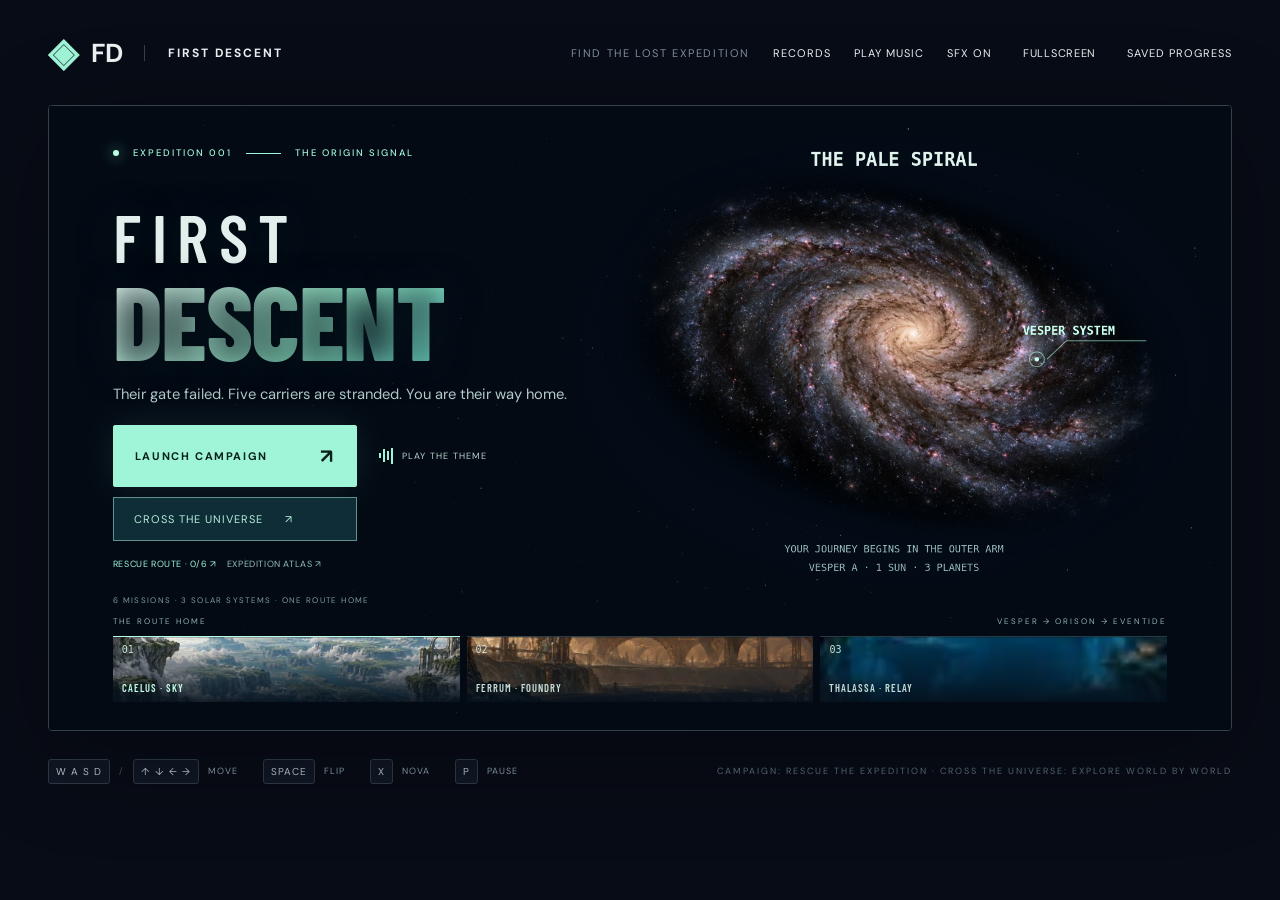
==== commit 74fa5261: "Deploy denser pre-boss combat pacing (212)" ====
--- a/firstdescent/index.html
+++ b/firstdescent/index.html
@@ -1,5 +1,5 @@
 <!doctype html>
-<html lang="en"><head><meta charset="utf-8"><meta name="viewport" content="width=device-width,initial-scale=1,viewport-fit=cover"><meta name="apple-mobile-web-app-capable" content="yes"><meta name="apple-mobile-web-app-title" content="First Descent"><meta name="apple-mobile-web-app-status-bar-style" content="black-translucent"><link rel="manifest" href="manifest.webmanifest"><meta name="theme-color" content="#080c18"><title>First Descent — Into the unknown.</title><meta name="description" content="Recover six signal shards across three solar systems and bring the lost expedition home. A cinematic side-scrolling arcade shooter with weapon upgrades and colossal bosses."><link rel="icon" href="data:image/svg+xml,%3Csvg xmlns='http://www.w3.org/2000/svg' viewBox='0 0 32 32'%3E%3Cpath fill='%235bf4e5' d='M3 5 29 16 3 27 9 16Z'/%3E%3C/svg%3E"><link rel="stylesheet" href="style.css?v=20261004-flankers211a"><link rel="preload" as="image" href="assets/galaxy-spiral-v1.webp" fetchpriority="high"></head>
+<html lang="en"><head><meta charset="utf-8"><meta name="viewport" content="width=device-width,initial-scale=1,viewport-fit=cover"><meta name="apple-mobile-web-app-capable" content="yes"><meta name="apple-mobile-web-app-title" content="First Descent"><meta name="apple-mobile-web-app-status-bar-style" content="black-translucent"><link rel="manifest" href="manifest.webmanifest"><meta name="theme-color" content="#080c18"><title>First Descent — Into the unknown.</title><meta name="description" content="Recover six signal shards across three solar systems and bring the lost expedition home. A cinematic side-scrolling arcade shooter with weapon upgrades and colossal bosses."><link rel="icon" href="data:image/svg+xml,%3Csvg xmlns='http://www.w3.org/2000/svg' viewBox='0 0 32 32'%3E%3Cpath fill='%235bf4e5' d='M3 5 29 16 3 27 9 16Z'/%3E%3C/svg%3E"><link rel="stylesheet" href="style.css?v=20261004-pressure212b"><link rel="preload" as="image" href="assets/galaxy-spiral-v1.webp" fetchpriority="high"></head>
 <body><main><header><a class="brand" href="./" aria-label="First Descent home"><span class="sigil">◈</span> FD<span class="brandline">FIRST DESCENT</span></a><div class="header-right"><span class="edition">FIND THE LOST EXPEDITION</span><button id="records" aria-label="View local flight records">RECORDS</button><button id="music" aria-label="Play title music" aria-pressed="true">PLAY MUSIC</button><button id="sound" aria-label="Mute sound effects">SFX ON</button><button id="fullscreen" aria-label="Enter fullscreen">FULLSCREEN</button></div></header>
 <section class="console" aria-label="First Descent arcade game"><div class="hud"><div class="hud-sector"><span class="eyebrow">SECTOR <b id="sectorNum">01 / 03</b></span><strong id="sectorName">THE LUMINOUS REACH</strong><small id="destinationProgress">VESPER · PLANET 1 / 3</small><small id="missionHud" class="mission-hud">SIGNAL · STAGE 1 · 0 / 3</small></div><div class="scoreblock"><span class="eyebrow">SCORE</span><strong id="score">000000</strong></div><div class="hullblock"><span class="eyebrow">HULL INTEGRITY</span><div id="hearts">▰ ▰ ▰ ▰ ▰</div></div></div>
 <div class="stage"><button id="fullscreenStage" class="expand-game" aria-label="Enter fullscreen">FULLSCREEN</button><div class="orientation-hint">Rotate your phone for landscape play</div><canvas id="game" width="1440" height="760" aria-label="Space shooter play area. Use arrow keys or W A S D to move, Space to flip your ship, X for nova, and P to pause." tabindex="0"></canvas><div class="scanlines"></div><aside id="homecomingCaption" class="homecoming-caption" hidden><span>THE EXPEDITION IS SAFE</span><strong>Welcome home.</strong><p>Five carriers. Everyone safe.</p></aside><aside id="rescueTarget" class="rescue-target" hidden><strong>ENGINEER · ENTER GREEN RING</strong><span>Gain a boss sabotage drone</span></aside><aside id="portalObjective" class="portal-objective" hidden><strong></strong><span></span></aside><aside id="flightObjective" class="flight-objective" hidden><strong id="flightObjectiveTitle"></strong><span id="flightObjectiveDetail"></span></aside><div id="missionTarget" class="mission-target" role="status" aria-live="polite" hidden><strong></strong><span></span><div class="mission-link-progress" aria-hidden="true"><i></i></div></div><div id="overlay" class="overlay title-screen">
@@ -9,4 +9,4 @@
 <div class="expedition-rail" aria-label="First three story destinations"><div class="rail-label"><span>THE ROUTE HOME</span><span id="routeCount">VESPER → ORISON → EVENTIDE</span></div><div class="biome-strip"><div class="biome" style="--biome:url('assets/world-caelus-landscape-v1-thumb.webp')"><b>01</b><span>CAELUS · SKY</span></div><div class="biome" style="--biome:url('assets/world-ferrum-landscape-v1-thumb.webp')"><b>02</b><span>FERRUM · FOUNDRY</span></div><div class="biome" style="--biome:url('assets/reef-descent-thumb.webp')"><b>03</b><span>THALASSA · RELAY</span></div></div></div>
 </div><div id="announcement" role="status"></div><section id="originRecoveryPanel" class="origin-recovery" role="status" aria-live="polite" hidden></section><div id="bossbar" hidden><span id="bossname"></span><div><i id="bosshealth"></i></div><small id="bosstactic"></small></div><button id="pause" class="pause" hidden aria-label="Pause game">Ⅱ</button><div id="touchControls"><button id="novaTouch">NOVA</button><button id="flipTouch" aria-label="Flip ship direction">FLIP ⇄</button><span>DRAG ANYWHERE TO MOVE · AUTO FIRE</span></div></div>
 <div class="equipment"><div><span class="equipment-icon">⌁</span><span class="eyebrow">WEAPON SYSTEM <strong id="weapon">PULSE / MK I</strong></span></div><div><span class="equipment-icon">◉</span><span class="eyebrow">NOVA CHARGES <strong id="novas">● ● ●</strong></span></div><div class="progress-wrap"><span class="eyebrow" id="progressLabel">SECTOR PROGRESS</span><div class="progress"><i id="progress"></i></div></div><div class="loadout"><span class="eyebrow">SHIP MODULES</span><strong id="loadout">BOOST 0/3 · DRONES 0/2</strong></div><span class="live" id="status">AWAITING PILOT</span></div></section>
-<footer><div class="controls"><span><kbd>W A S D</kbd><span class="or">/</span><kbd>↑ ↓ ← →</kbd> MOVE</span><span><kbd>SPACE</kbd> FLIP</span><span><kbd>X</kbd> NOVA</span><span><kbd>P</kbd> PAUSE</span></div><span class="footer-note">CAMPAIGN: RESCUE THE EXPEDITION · CROSS THE UNIVERSE: EXPLORE WORLD BY WORLD</span></footer><div id="homeScreenHint" hidden>iPhone: for play without browser bars, use Safari’s Share → Add to Home Screen, enable Open as Web App if shown, then launch First Descent from its new icon.</div><div class="mobile-hint">Best in landscape · Drag anywhere to move · Stop your finger to stop · Double tap to flip the ship · Pinch to pause · Weapons fire automatically</div></main><script src="safari-immersion.js?v=20261001-rescue174c"></script><script type="module" src="renderer3d.js?v=20261004-flankers211a"></script></body></html>
+<footer><div class="controls"><span><kbd>W A S D</kbd><span class="or">/</span><kbd>↑ ↓ ← →</kbd> MOVE</span><span><kbd>SPACE</kbd> FLIP</span><span><kbd>X</kbd> NOVA</span><span><kbd>P</kbd> PAUSE</span></div><span class="footer-note">CAMPAIGN: RESCUE THE EXPEDITION · CROSS THE UNIVERSE: EXPLORE WORLD BY WORLD</span></footer><div id="homeScreenHint" hidden>iPhone: for play without browser bars, use Safari’s Share → Add to Home Screen, enable Open as Web App if shown, then launch First Descent from its new icon.</div><div class="mobile-hint">Best in landscape · Drag anywhere to move · Stop your finger to stop · Double tap to flip the ship · Pinch to pause · Weapons fire automatically</div></main><script src="safari-immersion.js?v=20261001-rescue174c"></script><script type="module" src="renderer3d.js?v=20261004-pressure212b"></script></body></html>
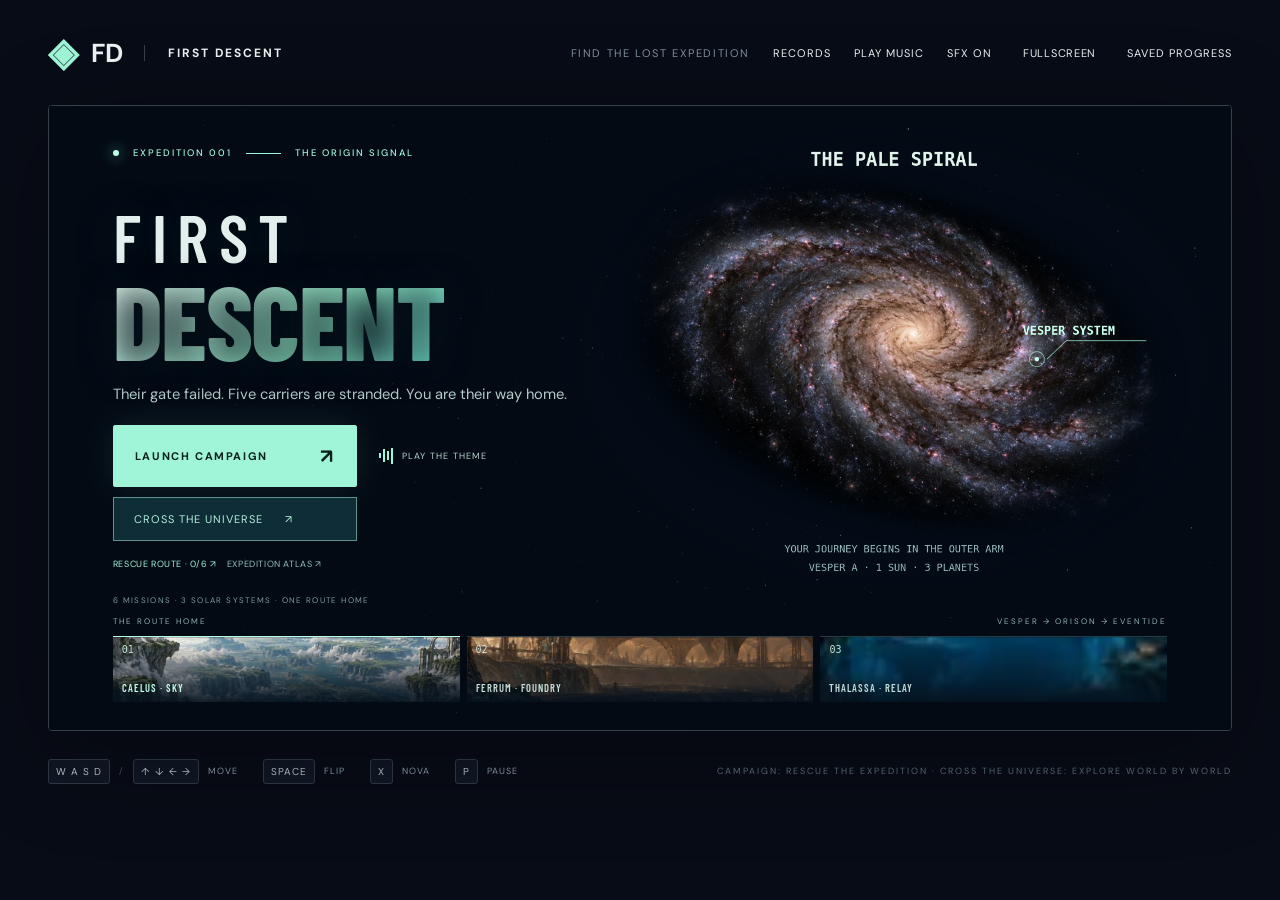
==== commit ef49183f: "Deploy level-one feedback and guardian arrival polish (214)" ====
--- a/firstdescent/index.html
+++ b/firstdescent/index.html
@@ -1,5 +1,5 @@
 <!doctype html>
-<html lang="en"><head><meta charset="utf-8"><meta name="viewport" content="width=device-width,initial-scale=1,viewport-fit=cover"><meta name="apple-mobile-web-app-capable" content="yes"><meta name="apple-mobile-web-app-title" content="First Descent"><meta name="apple-mobile-web-app-status-bar-style" content="black-translucent"><link rel="manifest" href="manifest.webmanifest"><meta name="theme-color" content="#080c18"><title>First Descent — Into the unknown.</title><meta name="description" content="Recover six signal shards across three solar systems and bring the lost expedition home. A cinematic side-scrolling arcade shooter with weapon upgrades and colossal bosses."><link rel="icon" href="data:image/svg+xml,%3Csvg xmlns='http://www.w3.org/2000/svg' viewBox='0 0 32 32'%3E%3Cpath fill='%235bf4e5' d='M3 5 29 16 3 27 9 16Z'/%3E%3C/svg%3E"><link rel="stylesheet" href="style.css?v=20261004-pressure212b"><link rel="preload" as="image" href="assets/galaxy-spiral-v1.webp" fetchpriority="high"></head>
+<html lang="en"><head><meta charset="utf-8"><meta name="viewport" content="width=device-width,initial-scale=1,viewport-fit=cover"><meta name="apple-mobile-web-app-capable" content="yes"><meta name="apple-mobile-web-app-title" content="First Descent"><meta name="apple-mobile-web-app-status-bar-style" content="black-translucent"><link rel="manifest" href="manifest.webmanifest"><meta name="theme-color" content="#080c18"><title>First Descent — Into the unknown.</title><meta name="description" content="Recover six signal shards across three solar systems and bring the lost expedition home. A cinematic side-scrolling arcade shooter with weapon upgrades and colossal bosses."><link rel="icon" href="data:image/svg+xml,%3Csvg xmlns='http://www.w3.org/2000/svg' viewBox='0 0 32 32'%3E%3Cpath fill='%235bf4e5' d='M3 5 29 16 3 27 9 16Z'/%3E%3C/svg%3E"><link rel="stylesheet" href="style.css?v=20261010-opening214a"><link rel="preload" as="image" href="assets/galaxy-spiral-v1.webp" fetchpriority="high"></head>
 <body><main><header><a class="brand" href="./" aria-label="First Descent home"><span class="sigil">◈</span> FD<span class="brandline">FIRST DESCENT</span></a><div class="header-right"><span class="edition">FIND THE LOST EXPEDITION</span><button id="records" aria-label="View local flight records">RECORDS</button><button id="music" aria-label="Play title music" aria-pressed="true">PLAY MUSIC</button><button id="sound" aria-label="Mute sound effects">SFX ON</button><button id="fullscreen" aria-label="Enter fullscreen">FULLSCREEN</button></div></header>
 <section class="console" aria-label="First Descent arcade game"><div class="hud"><div class="hud-sector"><span class="eyebrow">SECTOR <b id="sectorNum">01 / 03</b></span><strong id="sectorName">THE LUMINOUS REACH</strong><small id="destinationProgress">VESPER · PLANET 1 / 3</small><small id="missionHud" class="mission-hud">SIGNAL · STAGE 1 · 0 / 3</small></div><div class="scoreblock"><span class="eyebrow">SCORE</span><strong id="score">000000</strong></div><div class="hullblock"><span class="eyebrow">HULL INTEGRITY</span><div id="hearts">▰ ▰ ▰ ▰ ▰</div></div></div>
 <div class="stage"><button id="fullscreenStage" class="expand-game" aria-label="Enter fullscreen">FULLSCREEN</button><div class="orientation-hint">Rotate your phone for landscape play</div><canvas id="game" width="1440" height="760" aria-label="Space shooter play area. Use arrow keys or W A S D to move, Space to flip your ship, X for nova, and P to pause." tabindex="0"></canvas><div class="scanlines"></div><aside id="homecomingCaption" class="homecoming-caption" hidden><span>THE EXPEDITION IS SAFE</span><strong>Welcome home.</strong><p>Five carriers. Everyone safe.</p></aside><aside id="rescueTarget" class="rescue-target" hidden><strong>ENGINEER · ENTER GREEN RING</strong><span>Gain a boss sabotage drone</span></aside><aside id="portalObjective" class="portal-objective" hidden><strong></strong><span></span></aside><aside id="flightObjective" class="flight-objective" hidden><strong id="flightObjectiveTitle"></strong><span id="flightObjectiveDetail"></span></aside><div id="missionTarget" class="mission-target" role="status" aria-live="polite" hidden><strong></strong><span></span><div class="mission-link-progress" aria-hidden="true"><i></i></div></div><div id="overlay" class="overlay title-screen">
@@ -9,4 +9,4 @@
 <div class="expedition-rail" aria-label="First three story destinations"><div class="rail-label"><span>THE ROUTE HOME</span><span id="routeCount">VESPER → ORISON → EVENTIDE</span></div><div class="biome-strip"><div class="biome" style="--biome:url('assets/world-caelus-landscape-v1-thumb.webp')"><b>01</b><span>CAELUS · SKY</span></div><div class="biome" style="--biome:url('assets/world-ferrum-landscape-v1-thumb.webp')"><b>02</b><span>FERRUM · FOUNDRY</span></div><div class="biome" style="--biome:url('assets/reef-descent-thumb.webp')"><b>03</b><span>THALASSA · RELAY</span></div></div></div>
 </div><div id="announcement" role="status"></div><section id="originRecoveryPanel" class="origin-recovery" role="status" aria-live="polite" hidden></section><div id="bossbar" hidden><span id="bossname"></span><div><i id="bosshealth"></i></div><small id="bosstactic"></small></div><button id="pause" class="pause" hidden aria-label="Pause game">Ⅱ</button><div id="touchControls"><button id="novaTouch">NOVA</button><button id="flipTouch" aria-label="Flip ship direction">FLIP ⇄</button><span>DRAG ANYWHERE TO MOVE · AUTO FIRE</span></div></div>
 <div class="equipment"><div><span class="equipment-icon">⌁</span><span class="eyebrow">WEAPON SYSTEM <strong id="weapon">PULSE / MK I</strong></span></div><div><span class="equipment-icon">◉</span><span class="eyebrow">NOVA CHARGES <strong id="novas">● ● ●</strong></span></div><div class="progress-wrap"><span class="eyebrow" id="progressLabel">SECTOR PROGRESS</span><div class="progress"><i id="progress"></i></div></div><div class="loadout"><span class="eyebrow">SHIP MODULES</span><strong id="loadout">BOOST 0/3 · DRONES 0/2</strong></div><span class="live" id="status">AWAITING PILOT</span></div></section>
-<footer><div class="controls"><span><kbd>W A S D</kbd><span class="or">/</span><kbd>↑ ↓ ← →</kbd> MOVE</span><span><kbd>SPACE</kbd> FLIP</span><span><kbd>X</kbd> NOVA</span><span><kbd>P</kbd> PAUSE</span></div><span class="footer-note">CAMPAIGN: RESCUE THE EXPEDITION · CROSS THE UNIVERSE: EXPLORE WORLD BY WORLD</span></footer><div id="homeScreenHint" hidden>iPhone: for play without browser bars, use Safari’s Share → Add to Home Screen, enable Open as Web App if shown, then launch First Descent from its new icon.</div><div class="mobile-hint">Best in landscape · Drag anywhere to move · Stop your finger to stop · Double tap to flip the ship · Pinch to pause · Weapons fire automatically</div></main><script src="safari-immersion.js?v=20261001-rescue174c"></script><script type="module" src="renderer3d.js?v=20261004-pressure212b"></script></body></html>
+<footer><div class="controls"><span><kbd>W A S D</kbd><span class="or">/</span><kbd>↑ ↓ ← →</kbd> MOVE</span><span><kbd>SPACE</kbd> FLIP</span><span><kbd>X</kbd> NOVA</span><span><kbd>P</kbd> PAUSE</span></div><span class="footer-note">CAMPAIGN: RESCUE THE EXPEDITION · CROSS THE UNIVERSE: EXPLORE WORLD BY WORLD</span></footer><div id="homeScreenHint" hidden>iPhone: for play without browser bars, use Safari’s Share → Add to Home Screen, enable Open as Web App if shown, then launch First Descent from its new icon.</div><div class="mobile-hint">Best in landscape · Drag anywhere to move · Stop your finger to stop · Double tap to flip the ship · Pinch to pause · Weapons fire automatically</div></main><script src="safari-immersion.js?v=20261001-rescue174c"></script><script type="module" src="renderer3d.js?v=20261010-opening214a"></script></body></html>
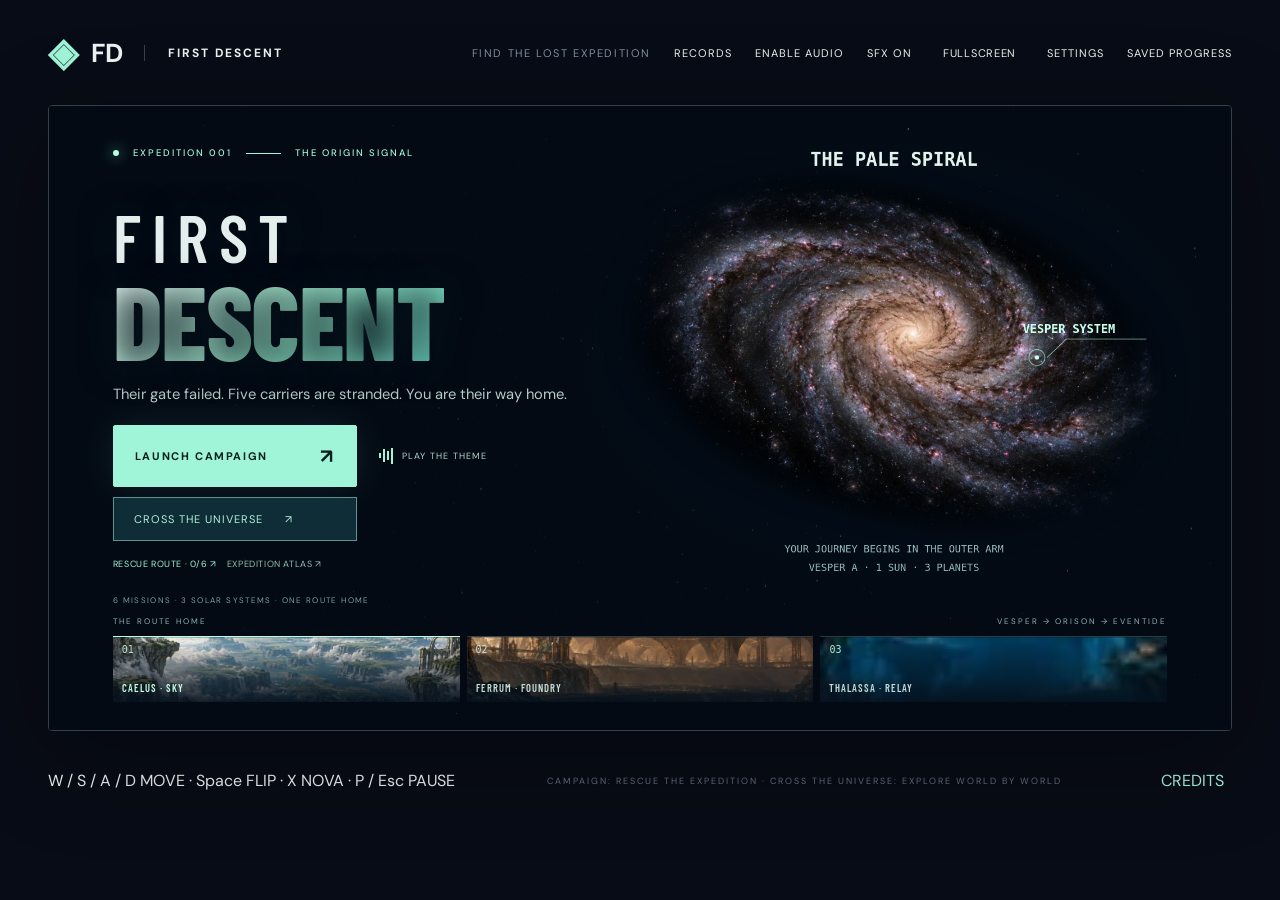
==== commit ce34a070: "Deploy campaign recovery and homecoming polish (252) Game source 960db34. Includes verified checkpoi" ====
--- a/firstdescent/index.html
+++ b/firstdescent/index.html
@@ -1,12 +1,12 @@
 <!doctype html>
-<html lang="en"><head><meta charset="utf-8"><meta name="viewport" content="width=device-width,initial-scale=1,viewport-fit=cover"><meta name="apple-mobile-web-app-capable" content="yes"><meta name="apple-mobile-web-app-title" content="First Descent"><meta name="apple-mobile-web-app-status-bar-style" content="black-translucent"><link rel="manifest" href="manifest.webmanifest"><meta name="theme-color" content="#080c18"><title>First Descent — Into the unknown.</title><meta name="description" content="Recover six signal shards across three solar systems and bring the lost expedition home. A cinematic side-scrolling arcade shooter with weapon upgrades and colossal bosses."><link rel="icon" href="data:image/svg+xml,%3Csvg xmlns='http://www.w3.org/2000/svg' viewBox='0 0 32 32'%3E%3Cpath fill='%235bf4e5' d='M3 5 29 16 3 27 9 16Z'/%3E%3C/svg%3E"><link rel="stylesheet" href="style.css?v=20261010-opening214a"><link rel="preload" as="image" href="assets/galaxy-spiral-v1.webp" fetchpriority="high"></head>
-<body><main><header><a class="brand" href="./" aria-label="First Descent home"><span class="sigil">◈</span> FD<span class="brandline">FIRST DESCENT</span></a><div class="header-right"><span class="edition">FIND THE LOST EXPEDITION</span><button id="records" aria-label="View local flight records">RECORDS</button><button id="music" aria-label="Play title music" aria-pressed="true">PLAY MUSIC</button><button id="sound" aria-label="Mute sound effects">SFX ON</button><button id="fullscreen" aria-label="Enter fullscreen">FULLSCREEN</button></div></header>
+<html lang="en"><head><meta charset="utf-8"><meta name="viewport" content="width=device-width,initial-scale=1,viewport-fit=cover"><meta name="apple-mobile-web-app-capable" content="yes"><meta name="apple-mobile-web-app-title" content="First Descent"><meta name="apple-mobile-web-app-status-bar-style" content="black-translucent"><link rel="manifest" href="manifest.webmanifest"><meta name="theme-color" content="#080c18"><title>First Descent — Into the unknown.</title><meta name="description" content="Recover six signal shards across three solar systems and bring the lost expedition home. A cinematic side-scrolling arcade shooter with weapon upgrades and colossal bosses."><link rel="icon" href="data:image/svg+xml,%3Csvg xmlns='http://www.w3.org/2000/svg' viewBox='0 0 32 32'%3E%3Cpath fill='%235bf4e5' d='M3 5 29 16 3 27 9 16Z'/%3E%3C/svg%3E"><link rel="stylesheet" href="style.css?v=20261019-homecoming252a"><link rel="stylesheet" href="player-settings.css?v=20261016-credits221a"><link rel="preload" as="image" href="assets/galaxy-spiral-v1.webp" fetchpriority="high"></head>
+<body><section id="startupStatus" class="startup-status" role="status" aria-live="polite"><strong>Preparing your flight</strong><p>Loading the game…</p><a href="">RELOAD GAME</a></section><noscript><p>First Descent needs JavaScript to play. Enable JavaScript and reload this page.</p></noscript><main inert><header><a class="brand" href="./" aria-label="First Descent home"><span class="sigil">◈</span> FD<span class="brandline">FIRST DESCENT</span></a><div class="header-right"><span class="edition">FIND THE LOST EXPEDITION</span><button id="records" aria-label="View local flight records">RECORDS</button><button id="music" aria-label="Play title music" aria-pressed="true">PLAY MUSIC</button><button id="sound" aria-label="Mute sound effects">SFX ON</button><button id="fullscreen" aria-label="Enter fullscreen">FULLSCREEN</button></div></header>
 <section class="console" aria-label="First Descent arcade game"><div class="hud"><div class="hud-sector"><span class="eyebrow">SECTOR <b id="sectorNum">01 / 03</b></span><strong id="sectorName">THE LUMINOUS REACH</strong><small id="destinationProgress">VESPER · PLANET 1 / 3</small><small id="missionHud" class="mission-hud">SIGNAL · STAGE 1 · 0 / 3</small></div><div class="scoreblock"><span class="eyebrow">SCORE</span><strong id="score">000000</strong></div><div class="hullblock"><span class="eyebrow">HULL INTEGRITY</span><div id="hearts">▰ ▰ ▰ ▰ ▰</div></div></div>
 <div class="stage"><button id="fullscreenStage" class="expand-game" aria-label="Enter fullscreen">FULLSCREEN</button><div class="orientation-hint">Rotate your phone for landscape play</div><canvas id="game" width="1440" height="760" aria-label="Space shooter play area. Use arrow keys or W A S D to move, Space to flip your ship, X for nova, and P to pause." tabindex="0"></canvas><div class="scanlines"></div><aside id="homecomingCaption" class="homecoming-caption" hidden><span>THE EXPEDITION IS SAFE</span><strong>Welcome home.</strong><p>Five carriers. Everyone safe.</p></aside><aside id="rescueTarget" class="rescue-target" hidden><strong>ENGINEER · ENTER GREEN RING</strong><span>Gain a boss sabotage drone</span></aside><aside id="portalObjective" class="portal-objective" hidden><strong></strong><span></span></aside><aside id="flightObjective" class="flight-objective" hidden><strong id="flightObjectiveTitle"></strong><span id="flightObjectiveDetail"></span></aside><div id="missionTarget" class="mission-target" role="status" aria-live="polite" hidden><strong></strong><span></span><div class="mission-link-progress" aria-hidden="true"><i></i></div></div><div id="overlay" class="overlay title-screen">
 <div class="arrival-orbit" aria-hidden="true"><i></i><i></i><i></i><span>UNKNOWN ORIGIN · SIGNAL ACTIVE</span></div>
 <div class="intro"><div class="eyebrow mint"><span class="signal-dot"></span> EXPEDITION 001 <span class="line"></span> THE ORIGIN SIGNAL</div><h1><span>FIRST</span><br><em>DESCENT</em></h1><p class="introcopy">Their gate failed. Five carriers are stranded.<br>You are their way home.</p><div class="intro-actions"><button id="launch" class="primary">LAUNCH CAMPAIGN <span>↗</span></button><button id="introMusic" class="theme-button" aria-label="Play the theme"><span class="sound-bars" aria-hidden="true"><i></i><i></i><i></i><i></i></span><span id="introMusicLabel">PLAY THE THEME</span></button></div><button id="universe" class="universe-button">CROSS THE UNIVERSE <span>↗</span></button><div class="mode-links"><button id="mission" class="universe-button mission-button">SIGNAL SHARDS 0/6 · MISSION MAP ↗</button><button id="atlas" class="universe-button atlas-button">EXPEDITION ATLAS ↗</button></div><div class="launch-caption" id="campaignCaption">6 MISSIONS · 3 SOLAR SYSTEMS · ONE ROUTE HOME</div></div>
 <canvas id="expeditionMap" width="1200" height="825" aria-label="Rotating Pale Spiral galaxy, with the Vesper system marked in an outer arm"></canvas><div class="missionnote"><span class="eyebrow">VX–01 / INTERCEPTOR</span><strong>SMALL SHIP.<br>VAST UNKNOWN.</strong><p>Auto fire · Adaptive weapons · Flip direction · Orb defense</p></div>
 <div class="expedition-rail" aria-label="First three story destinations"><div class="rail-label"><span>THE ROUTE HOME</span><span id="routeCount">VESPER → ORISON → EVENTIDE</span></div><div class="biome-strip"><div class="biome" style="--biome:url('assets/world-caelus-landscape-v1-thumb.webp')"><b>01</b><span>CAELUS · SKY</span></div><div class="biome" style="--biome:url('assets/world-ferrum-landscape-v1-thumb.webp')"><b>02</b><span>FERRUM · FOUNDRY</span></div><div class="biome" style="--biome:url('assets/reef-descent-thumb.webp')"><b>03</b><span>THALASSA · RELAY</span></div></div></div>
-</div><div id="announcement" role="status"></div><section id="originRecoveryPanel" class="origin-recovery" role="status" aria-live="polite" hidden></section><div id="bossbar" hidden><span id="bossname"></span><div><i id="bosshealth"></i></div><small id="bosstactic"></small></div><button id="pause" class="pause" hidden aria-label="Pause game">Ⅱ</button><div id="touchControls"><button id="novaTouch">NOVA</button><button id="flipTouch" aria-label="Flip ship direction">FLIP ⇄</button><span>DRAG ANYWHERE TO MOVE · AUTO FIRE</span></div></div>
+</div><div id="announcement" role="status"></div><aside id="pickupReceipt" role="status" hidden><strong></strong><span></span></aside><section id="originRecoveryPanel" class="origin-recovery" role="status" aria-live="polite" hidden></section><div id="bossbar" hidden><span id="bossname"></span><div><i id="bosshealth"></i></div><small id="bosstactic"></small></div><button id="pause" class="pause" hidden aria-label="Pause game">Ⅱ</button><div id="touchControls"><button id="novaTouch">NOVA</button><button id="flipTouch" aria-label="Flip ship direction">FLIP ⇄</button><span>DRAG ANYWHERE TO MOVE · AUTO FIRE</span></div></div>
 <div class="equipment"><div><span class="equipment-icon">⌁</span><span class="eyebrow">WEAPON SYSTEM <strong id="weapon">PULSE / MK I</strong></span></div><div><span class="equipment-icon">◉</span><span class="eyebrow">NOVA CHARGES <strong id="novas">● ● ●</strong></span></div><div class="progress-wrap"><span class="eyebrow" id="progressLabel">SECTOR PROGRESS</span><div class="progress"><i id="progress"></i></div></div><div class="loadout"><span class="eyebrow">SHIP MODULES</span><strong id="loadout">BOOST 0/3 · DRONES 0/2</strong></div><span class="live" id="status">AWAITING PILOT</span></div></section>
-<footer><div class="controls"><span><kbd>W A S D</kbd><span class="or">/</span><kbd>↑ ↓ ← →</kbd> MOVE</span><span><kbd>SPACE</kbd> FLIP</span><span><kbd>X</kbd> NOVA</span><span><kbd>P</kbd> PAUSE</span></div><span class="footer-note">CAMPAIGN: RESCUE THE EXPEDITION · CROSS THE UNIVERSE: EXPLORE WORLD BY WORLD</span></footer><div id="homeScreenHint" hidden>iPhone: for play without browser bars, use Safari’s Share → Add to Home Screen, enable Open as Web App if shown, then launch First Descent from its new icon.</div><div class="mobile-hint">Best in landscape · Drag anywhere to move · Stop your finger to stop · Double tap to flip the ship · Pinch to pause · Weapons fire automatically</div></main><script src="safari-immersion.js?v=20261001-rescue174c"></script><script type="module" src="renderer3d.js?v=20261010-opening214a"></script></body></html>
+<footer><div class="controls"><span><kbd>W A S D</kbd><span class="or">/</span><kbd>↑ ↓ ← →</kbd> MOVE</span><span><kbd>SPACE</kbd> FLIP</span><span><kbd>X</kbd> NOVA</span><span><kbd>P</kbd> PAUSE</span></div><span class="footer-note">CAMPAIGN: RESCUE THE EXPEDITION · CROSS THE UNIVERSE: EXPLORE WORLD BY WORLD</span><button type="button" data-flight-credits>CREDITS</button></footer><div id="homeScreenHint" hidden>iPhone: for play without browser bars, use Safari’s Share → Add to Home Screen, enable Open as Web App if shown, then launch First Descent from its new icon.</div><div class="mobile-hint">Best in landscape · Drag anywhere to move · Stop your finger to stop · Double tap to flip the ship · Pinch to pause · Weapons fire automatically</div></main><script src="safari-immersion.js?v=20261001-rescue174c"></script><script src="startup.js?v=20261019-homecoming252a"></script></body></html>
--- a/firstdescent/style.css
+++ b/firstdescent/style.css
@@ -103,16 +103,16 @@
 
 /* The sector card can grow: destination and mission lines must never be clipped. */
 .hud-sector{min-width:0}.hud-sector .mission-hud{display:block}.hud-sector strong{line-height:1.2}
-.console:is(:fullscreen,.native-fullscreen),.console.expanded{--flight-hud:94px;--flight-equipment:60px;position:fixed;inset:0;z-index:9999;width:100%;height:100dvh;max-width:none;display:flex;flex-direction:column;border:0;border-radius:0;background:#050b13}
-.console:is(:fullscreen,.native-fullscreen) .hud,.console.expanded .hud{height:auto;min-height:var(--flight-hud);flex:none;padding:12px 20px;gap:20px;line-height:1.2}
-.console:is(:fullscreen,.native-fullscreen) .hud-sector,.console.expanded .hud-sector{max-width:65%}
-.console:is(:fullscreen,.native-fullscreen) .equipment,.console.expanded .equipment{height:auto;min-height:var(--flight-equipment);flex:none;padding:10px 20px;gap:22px;flex-wrap:wrap}
-.console:is(:fullscreen,.native-fullscreen) .stage,.console.expanded .stage{flex:1;min-height:0;width:100%;aspect-ratio:auto;display:flex;align-items:center;justify-content:center;container-type:size}
-.console:is(:fullscreen,.native-fullscreen) #game,.console.expanded #game{width:min(100vw,calc((100dvh - var(--flight-hud) - var(--flight-equipment))*1.89473684));height:auto;max-width:100%;max-height:100%;aspect-ratio:1440/760;flex:none;object-fit:contain}
-@supports(width:1cqw){.console:is(:fullscreen,.native-fullscreen) #game,.console.expanded #game{width:min(100cqw,189.473684cqh);height:min(100cqh,52.777778cqw)}}
-.console:is(:fullscreen,.native-fullscreen) canvas:focus,.console:is(:fullscreen,.native-fullscreen) canvas:focus-visible,.console.expanded canvas:focus,.console.expanded canvas:focus-visible{outline:none;outline-offset:0}
-.console:is(:fullscreen,.native-fullscreen) .progress-wrap,.console.expanded .progress-wrap{display:block;min-width:90px;width:18%}
-@media(max-height:550px){.console:is(:fullscreen,.native-fullscreen),.console.expanded{--flight-hud:76px;--flight-equipment:46px}.console:is(:fullscreen,.native-fullscreen) .hud strong,.console.expanded .hud strong{font-size:11px;margin-top:4px}.console:is(:fullscreen,.native-fullscreen) .scoreblock strong,.console.expanded .scoreblock strong{font-size:18px}.console:is(:fullscreen,.native-fullscreen) .equipment,.console.expanded .equipment{padding:5px 12px;gap:15px}.console:is(:fullscreen,.native-fullscreen) .equipment strong,.console.expanded .equipment strong{font-size:9px;margin-top:3px}.console:is(:fullscreen,.native-fullscreen) .equipment-icon,.console.expanded .equipment-icon{font-size:21px}.console:is(:fullscreen,.native-fullscreen) .eyebrow,.console.expanded .eyebrow{font-size:8px}}
+.console:is(:fullscreen,.desktop-fit,.native-fullscreen),.console.expanded{--flight-hud:94px;--flight-equipment:60px;position:fixed;inset:0;z-index:9999;width:100%;height:100dvh;max-width:none;display:flex;flex-direction:column;border:0;border-radius:0;background:#050b13}
+.console:is(:fullscreen,.desktop-fit,.native-fullscreen) .hud,.console.expanded .hud{height:auto;min-height:var(--flight-hud);flex:none;padding:12px 20px;gap:20px;line-height:1.2}
+.console:is(:fullscreen,.desktop-fit,.native-fullscreen) .hud-sector,.console.expanded .hud-sector{max-width:65%}
+.console:is(:fullscreen,.desktop-fit,.native-fullscreen) .equipment,.console.expanded .equipment{height:auto;min-height:var(--flight-equipment);flex:none;padding:10px 20px;gap:22px;flex-wrap:wrap}
+.console:is(:fullscreen,.desktop-fit,.native-fullscreen) .stage,.console.expanded .stage{flex:1;min-height:0;width:100%;aspect-ratio:auto;display:flex;align-items:center;justify-content:center;container-type:size}
+.console:is(:fullscreen,.desktop-fit,.native-fullscreen) #game,.console.expanded #game{width:min(100vw,calc((100dvh - var(--flight-hud) - var(--flight-equipment))*1.89473684));height:auto;max-width:100%;max-height:100%;aspect-ratio:1440/760;flex:none;object-fit:contain}
+@supports(width:1cqw){.console:is(:fullscreen,.desktop-fit,.native-fullscreen) #game,.console.expanded #game{width:min(100cqw,189.473684cqh);height:min(100cqh,52.777778cqw)}}
+.console:is(:fullscreen,.desktop-fit,.native-fullscreen) canvas:focus,.console:is(:fullscreen,.desktop-fit,.native-fullscreen) canvas:focus-visible,.console.expanded canvas:focus,.console.expanded canvas:focus-visible{outline:none;outline-offset:0}
+.console:is(:fullscreen,.desktop-fit,.native-fullscreen) .progress-wrap,.console.expanded .progress-wrap{display:block;min-width:90px;width:18%}
+@media(max-height:550px){.console:is(:fullscreen,.desktop-fit,.native-fullscreen),.console.expanded{--flight-hud:76px;--flight-equipment:46px}.console:is(:fullscreen,.desktop-fit,.native-fullscreen) .hud strong,.console.expanded .hud strong{font-size:11px;margin-top:4px}.console:is(:fullscreen,.desktop-fit,.native-fullscreen) .scoreblock strong,.console.expanded .scoreblock strong{font-size:18px}.console:is(:fullscreen,.desktop-fit,.native-fullscreen) .equipment,.console.expanded .equipment{padding:5px 12px;gap:15px}.console:is(:fullscreen,.desktop-fit,.native-fullscreen) .equipment strong,.console.expanded .equipment strong{font-size:9px;margin-top:3px}.console:is(:fullscreen,.desktop-fit,.native-fullscreen) .equipment-icon,.console.expanded .equipment-icon{font-size:21px}.console:is(:fullscreen,.desktop-fit,.native-fullscreen) .eyebrow,.console.expanded .eyebrow{font-size:8px}}
 
 #homeScreenHint{margin:12px auto;padding:12px 16px;max-width:640px;color:#b5c9d1;background:#13202b;border:1px solid #35404b;border-radius:4px;font-size:13px;line-height:1.5}
 @media(display-mode:standalone){.console.expanded{padding-top:env(safe-area-inset-top);padding-bottom:env(safe-area-inset-bottom);padding-left:env(safe-area-inset-left);padding-right:env(safe-area-inset-right)}.console.expanded canvas{max-width:100%;object-fit:contain}}
@@ -226,43 +226,43 @@
 /* Touch cockpits use the entire viewport for flight. Information floats over
    the scene instead of taking two opaque rows out of the play area. */
 @media(pointer:coarse),(max-width:680px),(max-width:960px) and (max-height:600px){
- .console:is(:fullscreen,.native-fullscreen,.expanded){--flight-hud:0px;--flight-equipment:0px;--flight-safe-top:env(safe-area-inset-top,0px);--flight-safe-bottom:env(safe-area-inset-bottom,0px);--flight-safe-left:env(safe-area-inset-left,0px);--flight-safe-right:env(safe-area-inset-right,0px);display:block;padding:0;isolation:isolate}
- .console:is(:fullscreen,.native-fullscreen,.expanded) .stage{position:absolute;inset:0;min-height:0;height:100%;width:100%;padding:0;container-type:size}
- .console:is(:fullscreen,.native-fullscreen,.expanded) #game{width:min(100vw,189.473684dvh);height:auto;max-height:100%;max-width:100%;object-fit:contain}
- .console:is(:fullscreen,.native-fullscreen,.expanded) .hud{position:absolute;z-index:14;top:calc(var(--flight-safe-top) + 8px);left:calc(var(--flight-safe-left) + 10px);right:calc(var(--flight-safe-right) + 126px);height:auto;min-height:44px;padding:7px 10px;display:grid;grid-template-columns:minmax(0,1fr) auto auto;gap:14px;align-items:center;background:linear-gradient(110deg,#06121bd9,#07162186);border:1px solid #d4fff014;border-radius:7px;box-shadow:0 2px 12px #0002;pointer-events:none;text-shadow:0 1px 3px #000}
- .console:is(:fullscreen,.native-fullscreen,.expanded) .hud-sector{max-width:none;min-width:0}
- .console:is(:fullscreen,.native-fullscreen,.expanded) .hud .eyebrow{font-size:7px;letter-spacing:1px;white-space:nowrap}
- .console:is(:fullscreen,.native-fullscreen,.expanded) .hud .eyebrow b{margin-left:5px}
- .console:is(:fullscreen,.native-fullscreen,.expanded) #sectorName{font-size:10px;line-height:1.25;letter-spacing:.6px;margin-top:4px;overflow:hidden;text-overflow:ellipsis;white-space:nowrap}
- .console:is(:fullscreen,.native-fullscreen,.expanded) #destinationProgress,.console:is(:fullscreen,.native-fullscreen,.expanded) #missionHud,.console:is(:fullscreen,.native-fullscreen,.expanded) #hearts{display:none}
- .console:is(:fullscreen,.native-fullscreen,.expanded) .scoreblock strong{font-size:14px;line-height:1.2;letter-spacing:1px;margin-top:4px}
- .console:is(:fullscreen,.native-fullscreen,.expanded) .hull-meter{width:80px;height:7px;margin:6px 0 1px}
- .console:is(:fullscreen,.native-fullscreen,.expanded) .equipment{position:absolute;z-index:14;bottom:calc(var(--flight-safe-bottom) + 10px);left:calc(var(--flight-safe-left) + 140px);right:calc(var(--flight-safe-right) + 10px);height:auto;min-height:0;width:auto;padding:7px 10px;display:flex;gap:18px;justify-content:flex-end;flex-wrap:nowrap;border-radius:7px;background:linear-gradient(270deg,#06121bd9,#07162170);pointer-events:none;text-shadow:0 1px 3px #000}
- .console:is(:fullscreen,.native-fullscreen,.expanded) .equipment>div{gap:0;min-width:0}
- .console:is(:fullscreen,.native-fullscreen,.expanded) .equipment .eyebrow{font-size:7px;letter-spacing:.8px}
- .console:is(:fullscreen,.native-fullscreen,.expanded) .equipment strong{font-size:9px;line-height:1.2;letter-spacing:.7px;margin-top:3px}
- .console:is(:fullscreen,.native-fullscreen,.expanded) .equipment-icon,.console:is(:fullscreen,.native-fullscreen,.expanded) .equipment .loadout{display:none}
- .console:is(:fullscreen,.native-fullscreen,.expanded) .equipment .progress-wrap{width:100px;min-width:75px;margin-left:0;flex-shrink:0}
- .console:is(:fullscreen,.native-fullscreen,.expanded) .progress{margin-top:6px;height:2px}
- .console:is(:fullscreen,.native-fullscreen,.expanded) .expand-game{top:calc(var(--flight-safe-top) + 8px);right:calc(var(--flight-safe-right) + 60px);width:58px;min-height:44px;padding:5px;font-size:8px;line-height:1.35;letter-spacing:.4px;background:#06121bab;z-index:16}
- .console:is(:fullscreen,.native-fullscreen,.expanded) .pause{top:calc(var(--flight-safe-top) + 8px);right:calc(var(--flight-safe-right) + 10px);width:44px;min-height:44px;padding:8px;font-size:16px;background:#06121bab;z-index:16}
- .console:is(:fullscreen,.native-fullscreen,.expanded) #touchControls.active{position:absolute;z-index:15;left:calc(var(--flight-safe-left) + 10px);right:auto;bottom:calc(var(--flight-safe-bottom) + 8px);display:flex;align-items:center;gap:10px;width:auto;pointer-events:none}
- .console:is(:fullscreen,.native-fullscreen,.expanded) #touchControls button{width:54px;height:54px;font-size:9px;border:1px solid #9ee8d578;border-radius:50%;background:#071b25a6;box-shadow:0 2px 8px #0003;pointer-events:auto}
- .console:is(:fullscreen,.native-fullscreen,.expanded) #touchControls span{display:none}
- .console:is(:fullscreen,.native-fullscreen,.expanded) #bossbar{top:calc(var(--flight-safe-top) + 64px);left:25%;width:50%;pointer-events:none}
- .console:is(:fullscreen,.native-fullscreen,.expanded) #bossbar span{font-size:9px;letter-spacing:2px}
- .console:is(:fullscreen,.native-fullscreen,.expanded) #bosstactic{font-size:8px;line-height:1.35;margin-top:5px}
- .console:is(:fullscreen,.native-fullscreen,.expanded) .origin-recovery{bottom:calc(var(--flight-safe-bottom) + 58px);max-width:72%;pointer-events:none}
- .console:is(:fullscreen,.native-fullscreen,.expanded) .overlay{padding:calc(var(--flight-safe-top) + 12px) calc(var(--flight-safe-right) + 12px) calc(var(--flight-safe-bottom) + 12px) calc(var(--flight-safe-left) + 12px);z-index:15}
+ .console:is(:fullscreen,.desktop-fit,.native-fullscreen,.expanded){--flight-hud:0px;--flight-equipment:0px;--flight-safe-top:env(safe-area-inset-top,0px);--flight-safe-bottom:env(safe-area-inset-bottom,0px);--flight-safe-left:env(safe-area-inset-left,0px);--flight-safe-right:env(safe-area-inset-right,0px);display:block;padding:0;isolation:isolate}
+ .console:is(:fullscreen,.desktop-fit,.native-fullscreen,.expanded) .stage{position:absolute;inset:0;min-height:0;height:100%;width:100%;padding:0;container-type:size}
+ .console:is(:fullscreen,.desktop-fit,.native-fullscreen,.expanded) #game{width:min(100vw,189.473684dvh);height:auto;max-height:100%;max-width:100%;object-fit:contain}
+ .console:is(:fullscreen,.desktop-fit,.native-fullscreen,.expanded) .hud{position:absolute;z-index:14;top:calc(var(--flight-safe-top) + 8px);left:calc(var(--flight-safe-left) + 10px);right:calc(var(--flight-safe-right) + 126px);height:auto;min-height:44px;padding:7px 10px;display:grid;grid-template-columns:minmax(0,1fr) auto auto;gap:14px;align-items:center;background:linear-gradient(110deg,#06121bd9,#07162186);border:1px solid #d4fff014;border-radius:7px;box-shadow:0 2px 12px #0002;pointer-events:none;text-shadow:0 1px 3px #000}
+ .console:is(:fullscreen,.desktop-fit,.native-fullscreen,.expanded) .hud-sector{max-width:none;min-width:0}
+ .console:is(:fullscreen,.desktop-fit,.native-fullscreen,.expanded) .hud .eyebrow{font-size:7px;letter-spacing:1px;white-space:nowrap}
+ .console:is(:fullscreen,.desktop-fit,.native-fullscreen,.expanded) .hud .eyebrow b{margin-left:5px}
+ .console:is(:fullscreen,.desktop-fit,.native-fullscreen,.expanded) #sectorName{font-size:10px;line-height:1.25;letter-spacing:.6px;margin-top:4px;overflow:hidden;text-overflow:ellipsis;white-space:nowrap}
+ .console:is(:fullscreen,.desktop-fit,.native-fullscreen,.expanded) #destinationProgress,.console:is(:fullscreen,.desktop-fit,.native-fullscreen,.expanded) #missionHud,.console:is(:fullscreen,.desktop-fit,.native-fullscreen,.expanded) #hearts{display:none}
+ .console:is(:fullscreen,.desktop-fit,.native-fullscreen,.expanded) .scoreblock strong{font-size:14px;line-height:1.2;letter-spacing:1px;margin-top:4px}
+ .console:is(:fullscreen,.desktop-fit,.native-fullscreen,.expanded) .hull-meter{width:80px;height:7px;margin:6px 0 1px}
+ .console:is(:fullscreen,.desktop-fit,.native-fullscreen,.expanded) .equipment{position:absolute;z-index:14;bottom:calc(var(--flight-safe-bottom) + 10px);left:calc(var(--flight-safe-left) + 140px);right:calc(var(--flight-safe-right) + 10px);height:auto;min-height:0;width:auto;padding:7px 10px;display:flex;gap:18px;justify-content:flex-end;flex-wrap:nowrap;border-radius:7px;background:linear-gradient(270deg,#06121bd9,#07162170);pointer-events:none;text-shadow:0 1px 3px #000}
+ .console:is(:fullscreen,.desktop-fit,.native-fullscreen,.expanded) .equipment>div{gap:0;min-width:0}
+ .console:is(:fullscreen,.desktop-fit,.native-fullscreen,.expanded) .equipment .eyebrow{font-size:7px;letter-spacing:.8px}
+ .console:is(:fullscreen,.desktop-fit,.native-fullscreen,.expanded) .equipment strong{font-size:9px;line-height:1.2;letter-spacing:.7px;margin-top:3px}
+ .console:is(:fullscreen,.desktop-fit,.native-fullscreen,.expanded) .equipment-icon,.console:is(:fullscreen,.desktop-fit,.native-fullscreen,.expanded) .equipment .loadout{display:none}
+ .console:is(:fullscreen,.desktop-fit,.native-fullscreen,.expanded) .equipment .progress-wrap{width:100px;min-width:75px;margin-left:0;flex-shrink:0}
+ .console:is(:fullscreen,.desktop-fit,.native-fullscreen,.expanded) .progress{margin-top:6px;height:2px}
+ .console:is(:fullscreen,.desktop-fit,.native-fullscreen,.expanded) .expand-game{top:calc(var(--flight-safe-top) + 8px);right:calc(var(--flight-safe-right) + 60px);width:58px;min-height:44px;padding:5px;font-size:8px;line-height:1.35;letter-spacing:.4px;background:#06121bab;z-index:16}
+ .console:is(:fullscreen,.desktop-fit,.native-fullscreen,.expanded) .pause{top:calc(var(--flight-safe-top) + 8px);right:calc(var(--flight-safe-right) + 10px);width:44px;min-height:44px;padding:8px;font-size:16px;background:#06121bab;z-index:16}
+ .console:is(:fullscreen,.desktop-fit,.native-fullscreen,.expanded) #touchControls.active{position:absolute;z-index:15;left:calc(var(--flight-safe-left) + 10px);right:auto;bottom:calc(var(--flight-safe-bottom) + 8px);display:flex;align-items:center;gap:10px;width:auto;pointer-events:none}
+ .console:is(:fullscreen,.desktop-fit,.native-fullscreen,.expanded) #touchControls button{width:54px;height:54px;font-size:9px;border:1px solid #9ee8d578;border-radius:50%;background:#071b25a6;box-shadow:0 2px 8px #0003;pointer-events:auto}
+ .console:is(:fullscreen,.desktop-fit,.native-fullscreen,.expanded) #touchControls span{display:none}
+ .console:is(:fullscreen,.desktop-fit,.native-fullscreen,.expanded) #bossbar{top:calc(var(--flight-safe-top) + 64px);left:25%;width:50%;pointer-events:none}
+ .console:is(:fullscreen,.desktop-fit,.native-fullscreen,.expanded) #bossbar span{font-size:9px;letter-spacing:2px}
+ .console:is(:fullscreen,.desktop-fit,.native-fullscreen,.expanded) #bosstactic{font-size:8px;line-height:1.35;margin-top:5px}
+ .console:is(:fullscreen,.desktop-fit,.native-fullscreen,.expanded) .origin-recovery{bottom:calc(var(--flight-safe-bottom) + 58px);max-width:72%;pointer-events:none}
+ .console:is(:fullscreen,.desktop-fit,.native-fullscreen,.expanded) .overlay{padding:calc(var(--flight-safe-top) + 12px) calc(var(--flight-safe-right) + 12px) calc(var(--flight-safe-bottom) + 12px) calc(var(--flight-safe-left) + 12px);z-index:15}
  html.safari-locked .console.expanded{padding:0}
- @supports(width:1cqw){.console:is(:fullscreen,.native-fullscreen,.expanded) #game,html.safari-locked .console.expanded #game{width:min(100cqw,189.473684cqh);height:min(100cqh,52.777778cqw)}}
+ @supports(width:1cqw){.console:is(:fullscreen,.desktop-fit,.native-fullscreen,.expanded) #game,html.safari-locked .console.expanded #game{width:min(100cqw,189.473684cqh);height:min(100cqh,52.777778cqw)}}
 }
 @media(pointer:coarse) and (orientation:portrait),(max-width:680px) and (orientation:portrait){
- .console:is(:fullscreen,.native-fullscreen,.expanded) .hud{top:calc(var(--flight-safe-top) + 64px);right:calc(var(--flight-safe-right) + 10px);gap:10px}
- .console:is(:fullscreen,.native-fullscreen,.expanded) .orientation-hint{display:block;position:absolute;top:calc(var(--flight-safe-top) + 124px);left:16px;right:16px;text-align:center;color:#a0f5d8;font-size:11px;z-index:13}
- .console:is(:fullscreen,.native-fullscreen,.expanded) .equipment .progress-wrap{display:none}
- .console:is(:fullscreen,.native-fullscreen,.expanded) .equipment{gap:10px;padding:7px}
- .console:is(:fullscreen,.native-fullscreen,.expanded) #bossbar{top:calc(var(--flight-safe-top) + 156px);left:15%;width:70%}
+ .console:is(:fullscreen,.desktop-fit,.native-fullscreen,.expanded) .hud{top:calc(var(--flight-safe-top) + 64px);right:calc(var(--flight-safe-right) + 10px);gap:10px}
+ .console:is(:fullscreen,.desktop-fit,.native-fullscreen,.expanded) .orientation-hint{display:block;position:absolute;top:calc(var(--flight-safe-top) + 124px);left:16px;right:16px;text-align:center;color:#a0f5d8;font-size:11px;z-index:13}
+ .console:is(:fullscreen,.desktop-fit,.native-fullscreen,.expanded) .equipment .progress-wrap{display:none}
+ .console:is(:fullscreen,.desktop-fit,.native-fullscreen,.expanded) .equipment{gap:10px;padding:7px}
+ .console:is(:fullscreen,.desktop-fit,.native-fullscreen,.expanded) #bossbar{top:calc(var(--flight-safe-top) + 156px);left:15%;width:70%}
 }
 
 /* Flight polish: quieter chrome, readable signals, and no competing text layers. */
@@ -283,16 +283,16 @@
  #announcement.compact small{font-size:9px;letter-spacing:.4px;margin-top:3px}
 }
 @media(pointer:coarse){
- .console:is(:fullscreen,.native-fullscreen,.expanded) .stage:has(#bossbar:not([hidden])) #announcement.compact{bottom:calc(env(safe-area-inset-bottom,0px) + 76px);max-width:70%}
+ .console:is(:fullscreen,.desktop-fit,.native-fullscreen,.expanded) .stage:has(#bossbar:not([hidden])) #announcement.compact{bottom:calc(env(safe-area-inset-bottom,0px) + 76px);max-width:min(calc(60% - 48px),560px)}
 }
 @media(prefers-reduced-motion:reduce){#bosshealth{transition:none}}
 
 @media(max-width:680px){
- .console:not(:fullscreen):not(.native-fullscreen):not(.expanded) .hud{height:auto;min-height:94px;padding:11px 14px;gap:10px}
- .console:not(:fullscreen):not(.native-fullscreen):not(.expanded) .hud-sector{flex:1;min-width:0}
- .console:not(:fullscreen):not(.native-fullscreen):not(.expanded) .hud-sector .eyebrow{line-height:1.5}
- .console:not(:fullscreen):not(.native-fullscreen):not(.expanded) #sectorName{font-size:10px;letter-spacing:.6px;margin-top:5px}
- .console:not(:fullscreen):not(.native-fullscreen):not(.expanded) #destinationProgress{font-size:8px;line-height:1.4}
+ .console:not(:fullscreen):not(.native-fullscreen):not(.desktop-fit):not(.expanded) .hud{height:auto;min-height:94px;padding:11px 14px;gap:10px}
+ .console:not(:fullscreen):not(.native-fullscreen):not(.desktop-fit):not(.expanded) .hud-sector{flex:1;min-width:0}
+ .console:not(:fullscreen):not(.native-fullscreen):not(.desktop-fit):not(.expanded) .hud-sector .eyebrow{line-height:1.5}
+ .console:not(:fullscreen):not(.native-fullscreen):not(.desktop-fit):not(.expanded) #sectorName{font-size:10px;letter-spacing:.6px;margin-top:5px}
+ .console:not(:fullscreen):not(.native-fullscreen):not(.desktop-fit):not(.expanded) #destinationProgress{font-size:8px;line-height:1.4}
 }
 
 /* A single authored mission shares the expedition log and its responsive shell. */
@@ -320,7 +320,7 @@
 @media(max-height:500px) and (min-width:600px){.overlay.story-transmission{padding:9px 18px}.transmission-card{padding:12px 18px;width:min(470px,64%)}.transmission-card h2{font-size:21px}.transmission-link{margin:3px 0 7px;padding-top:23px}.transmission-link svg{height:23px}.transmission-channel{margin-bottom:5px}.transmission-task{margin:7px 0}.transmission-stops{margin:9px 0}.transmission-service,.transmission-crew{margin:6px 0}.transmission-actions .primary{min-height:44px;padding:10px 13px}}
 @media(prefers-reduced-motion:reduce){.transmission-card,.transmission-link svg *,.transmission-stops .next i{animation:none}.transmission-route-progress{stroke-dashoffset:0}}
 .overlay.story-transmission{pointer-events:none}.transmission-card{pointer-events:auto}
-.console:is(:fullscreen,.native-fullscreen,.expanded) .overlay.story-transmission{z-index:16}
+.console:is(:fullscreen,.desktop-fit,.native-fullscreen,.expanded) .overlay.story-transmission{z-index:16}
 @container(max-height:400px){.overlay.story-transmission{padding:8px 14px}.transmission-card{padding:12px 17px}.transmission-card h2{font-size:20px}.transmission-link{padding-top:24px;margin:4px 0 8px}.transmission-link svg{height:24px}.transmission-task{margin:8px 0;font-size:12px}.transmission-stops{margin:10px 0}.transmission-service,.transmission-crew{margin:6px 0;font-size:10px}.transmission-channel{margin-bottom:5px}.transmission-actions .primary{min-height:44px;padding:11px 13px}}
 @container(max-height:310px){.transmission-card h2{font-size:18px}.transmission-link{padding-top:20px;margin:3px 0 6px}.transmission-link svg{height:20px}.transmission-stops{margin:8px 0}.transmission-task{margin:6px 0;font-size:11px}.transmission-heading .eyebrow,.transmission-channel{font-size:8px}.transmission-service,.transmission-crew{margin:5px 0}.transmission-card{padding:10px 14px}}
 @container(max-height:250px){.transmission-card{display:grid;grid-template-columns:1fr 1fr;gap:6px 14px;width:min(600px,100%)}.transmission-heading,.transmission-actions{grid-column:1/-1}.transmission-link,.transmission-channel{display:none}.transmission-card h2{font-size:17px;grid-row:2/span 2}.transmission-task,.transmission-service,.transmission-crew,.transmission-stops{margin:0}.transmission-stops{grid-column:1/-1}.transmission-stops li{font-size:8px}}
@@ -408,10 +408,10 @@
 /* Compact embedded games use the available frame width, even in a wide page. */
 .console{container-type:inline-size}
 @container(max-width:480px){
- .console:where(:not(:fullscreen):not(.native-fullscreen):not(.expanded))>.hud{height:auto;min-height:0;display:grid;grid-template-columns:1fr auto;padding:10px 12px;gap:8px}
- .console:where(:not(:fullscreen):not(.native-fullscreen):not(.expanded)) .hud-sector{grid-column:1/-1;min-width:0}.console:where(:not(:fullscreen):not(.native-fullscreen):not(.expanded)) .hud-sector strong{font-size:12px;margin-top:4px}.console:where(:not(:fullscreen):not(.native-fullscreen):not(.expanded)) .hud-sector .eyebrow{font-size:8px}.console:where(:not(:fullscreen):not(.native-fullscreen):not(.expanded)) .hud-sector #destinationProgress{white-space:nowrap;overflow:hidden;text-overflow:ellipsis;font-size:8px}.console:where(:not(:fullscreen):not(.native-fullscreen):not(.expanded)) .hud-sector .mission-hud{font-size:9px}
- .console:where(:not(:fullscreen):not(.native-fullscreen):not(.expanded)) .scoreblock{text-align:left}.console:where(:not(:fullscreen):not(.native-fullscreen):not(.expanded)) .scoreblock strong{font-size:18px;margin-top:3px}.console:where(:not(:fullscreen):not(.native-fullscreen):not(.expanded)) .scoreblock .eyebrow,.console:where(:not(:fullscreen):not(.native-fullscreen):not(.expanded)) .hullblock .eyebrow{font-size:8px}.console:where(:not(:fullscreen):not(.native-fullscreen):not(.expanded)) .hullblock{min-width:145px}.console:where(:not(:fullscreen):not(.native-fullscreen):not(.expanded)) #hearts{font-size:16px}
- .console:where(:not(:fullscreen):not(.native-fullscreen):not(.expanded)) .equipment{display:grid;grid-template-columns:minmax(0,1fr) minmax(0,1fr);gap:12px;padding:12px}.console:where(:not(:fullscreen):not(.native-fullscreen):not(.expanded)) .equipment>div{min-width:0}.console:where(:not(:fullscreen):not(.native-fullscreen):not(.expanded)) .equipment .loadout{margin:0}.console:where(:not(:fullscreen):not(.native-fullscreen):not(.expanded)) .equipment .progress-wrap{width:100%;margin:0}.console:where(:not(:fullscreen):not(.native-fullscreen):not(.expanded)) .equipment strong{font-size:10px;letter-spacing:.5px}.console:where(:not(:fullscreen):not(.native-fullscreen):not(.expanded)) .equipment .eyebrow{font-size:8px}
+ .console:where(:not(:fullscreen):not(.native-fullscreen):not(.desktop-fit):not(.expanded))>.hud{height:auto;min-height:0;display:grid;grid-template-columns:1fr auto;padding:10px 12px;gap:8px}
+ .console:where(:not(:fullscreen):not(.native-fullscreen):not(.desktop-fit):not(.expanded)) .hud-sector{grid-column:1/-1;min-width:0}.console:where(:not(:fullscreen):not(.native-fullscreen):not(.desktop-fit):not(.expanded)) .hud-sector strong{font-size:12px;margin-top:4px}.console:where(:not(:fullscreen):not(.native-fullscreen):not(.desktop-fit):not(.expanded)) .hud-sector .eyebrow{font-size:8px}.console:where(:not(:fullscreen):not(.native-fullscreen):not(.desktop-fit):not(.expanded)) .hud-sector #destinationProgress{white-space:nowrap;overflow:hidden;text-overflow:ellipsis;font-size:8px}.console:where(:not(:fullscreen):not(.native-fullscreen):not(.desktop-fit):not(.expanded)) .hud-sector .mission-hud{font-size:9px}
+ .console:where(:not(:fullscreen):not(.native-fullscreen):not(.desktop-fit):not(.expanded)) .scoreblock{text-align:left}.console:where(:not(:fullscreen):not(.native-fullscreen):not(.desktop-fit):not(.expanded)) .scoreblock strong{font-size:18px;margin-top:3px}.console:where(:not(:fullscreen):not(.native-fullscreen):not(.desktop-fit):not(.expanded)) .scoreblock .eyebrow,.console:where(:not(:fullscreen):not(.native-fullscreen):not(.desktop-fit):not(.expanded)) .hullblock .eyebrow{font-size:8px}.console:where(:not(:fullscreen):not(.native-fullscreen):not(.desktop-fit):not(.expanded)) .hullblock{min-width:145px}.console:where(:not(:fullscreen):not(.native-fullscreen):not(.desktop-fit):not(.expanded)) #hearts{font-size:16px}
+ .console:where(:not(:fullscreen):not(.native-fullscreen):not(.desktop-fit):not(.expanded)) .equipment{display:grid;grid-template-columns:minmax(0,1fr) minmax(0,1fr);gap:12px;padding:12px}.console:where(:not(:fullscreen):not(.native-fullscreen):not(.desktop-fit):not(.expanded)) .equipment>div{min-width:0}.console:where(:not(:fullscreen):not(.native-fullscreen):not(.desktop-fit):not(.expanded)) .equipment .loadout{margin:0}.console:where(:not(:fullscreen):not(.native-fullscreen):not(.desktop-fit):not(.expanded)) .equipment .progress-wrap{width:100%;margin:0}.console:where(:not(:fullscreen):not(.native-fullscreen):not(.desktop-fit):not(.expanded)) .equipment strong{font-size:10px;letter-spacing:.5px}.console:where(:not(:fullscreen):not(.native-fullscreen):not(.desktop-fit):not(.expanded)) .equipment .eyebrow{font-size:8px}
 }
 
 /* Simulation-timed homecoming typography stays crisp at every screen size. */
@@ -432,16 +432,63 @@
 .retry-content{min-width:0;flex:1}.retry-card h2{margin:12px 0;font-size:clamp(24px,4cqw,40px);line-height:1.08}.retry-hint{font-size:15px;line-height:1.5;color:#cedee2;margin:0 0 18px}.retry-restored{display:flex;gap:18px;border-block:1px solid #6db1b433;padding:14px 0}.retry-restored span{font-size:11px;line-height:1.5;color:#a2bec5}.retry-restored b{display:block;font-size:16px;color:#a4f4de}.retry-kept{font-size:12px;line-height:1.4;color:#b1c9cd;margin:14px 0}.retry-card .primary{width:100%;min-width:0;min-height:44px;padding:14px 18px;font-size:13px}.retry-card .eyebrow{font-size:11px;letter-spacing:1.3px}
 @container (max-height:450px){.overlay.flight-retry{padding:12px}.retry-card{padding:16px;gap:16px;max-width:610px}.retry-emblem{width:60px;height:60px;font-size:38px}.retry-card h2{margin:7px 0;font-size:25px}.retry-hint{font-size:12px;margin:0 0 9px}.retry-restored{padding:7px 0}.retry-kept{margin:8px 0;font-size:11px}.retry-card .primary{padding:10px 14px}}
 @container (max-width:480px){.retry-card{padding:16px;gap:0}.retry-emblem{display:none}.retry-card .eyebrow{font-size:10px}.retry-restored{gap:16px}}
-.overlay.flight-retry,.console:is(:fullscreen,.native-fullscreen,.expanded) .overlay.flight-retry{z-index:17}
+.overlay.flight-retry,.console:is(:fullscreen,.desktop-fit,.native-fullscreen,.expanded) .overlay.flight-retry{z-index:17}
 
 /* Tactical receipts share one readable lane with mission instructions. */
 .stage:has(.flight-objective:not([hidden])) #announcement{visibility:hidden}
 @media(pointer:coarse),(max-width:680px),(max-width:960px) and (max-height:600px){
- .console:is(:fullscreen,.native-fullscreen,.expanded) .flight-objective{top:calc(env(safe-area-inset-top,0px) + 64px);left:calc(env(safe-area-inset-left,0px) + 14px);max-width:min(440px,68%)}
- .console:is(:fullscreen,.native-fullscreen,.expanded) .stage:has(#bossbar:not([hidden])) .flight-objective{top:auto;bottom:calc(env(safe-area-inset-bottom,0px) + 76px)}
+ .console:is(:fullscreen,.desktop-fit,.native-fullscreen,.expanded) .flight-objective{top:calc(env(safe-area-inset-top,0px) + 64px);left:calc(env(safe-area-inset-left,0px) + 14px);max-width:min(440px,68%)}
+ .console:is(:fullscreen,.desktop-fit,.native-fullscreen,.expanded) .stage:has(#bossbar:not([hidden])) .flight-objective{top:auto;bottom:calc(env(safe-area-inset-bottom,0px) + 76px)}
 }
 @media(pointer:coarse) and (orientation:portrait),(max-width:680px) and (orientation:portrait){
- .console:is(:fullscreen,.native-fullscreen,.expanded) .flight-objective{top:calc(env(safe-area-inset-top,0px) + 154px);max-width:calc(100% - 28px)}
+ .console:is(:fullscreen,.desktop-fit,.native-fullscreen,.expanded) .flight-objective{top:calc(env(safe-area-inset-top,0px) + 154px);max-width:calc(100% - 28px)}
 }
 
 .mission-target.compact-discovery{width:auto;max-width:calc(100% - 100px);padding:6px 10px;text-align:left;border:0;border-left:2px solid #a3edd8;border-radius:0;background:#071d28b8}.mission-target.compact-discovery strong{font-size:11px;letter-spacing:.04em}.mission-target.compact-discovery span{font-size:11px}
+
+.progress-transfer{border-top:1px solid #426c71;margin-top:20px;padding-top:16px}.progress-transfer summary{cursor:pointer;min-height:36px;color:#a4f4df;font-weight:600}.progress-transfer p{font-size:14px}.progress-file-actions{display:flex;flex-wrap:wrap;gap:8px}.progress-transfer button{min-height:44px}.progress-transfer [data-preview]{padding:12px;border:1px solid #547d85;border-radius:8px;margin-top:14px}.progress-transfer [data-message]{min-height:1.5em}.progress-transfer :focus-visible{outline:2px solid #e9fffa;outline-offset:3px}
+
+/* Startup feedback stays independent of the canvas and module loader. */
+.startup-status{position:fixed;z-index:10000;left:50%;bottom:max(24px,env(safe-area-inset-bottom));transform:translateX(-50%);width:min(460px,calc(100vw - 32px));box-sizing:border-box;padding:20px 24px;background:#0a1c26;color:#e9fff8;border:1px solid #78c9ba;border-radius:12px;box-shadow:0 12px 40px #0009;font:16px/1.5 system-ui,sans-serif}.startup-status[hidden]{display:none}.startup-status strong{font-size:20px}.startup-status p{margin:8px 0}.startup-status a{display:inline-block;text-decoration:none;box-sizing:border-box;margin-top:8px;min-height:44px;padding:10px 18px;background:#a1f1dc;color:#09231f;border:0;border-radius:6px;font:700 14px system-ui;cursor:pointer}.startup-status a:focus-visible{outline:3px solid white;outline-offset:4px}
+
+.startup-status a[hidden]{display:none}
+
+.retry-actions{display:flex;flex-wrap:wrap;gap:8px;margin-top:10px}.retry-actions button{flex:1;min-height:44px;padding:8px 12px;font-size:12px;white-space:normal;color:#c5e4df;background:#0a202a;border:1px solid #42636c;border-radius:6px}.retry-actions button:focus-visible{outline:2px solid #a4f4de;outline-offset:3px}
+/* Keep fullscreen escape reachable above the defeat overlay. */
+.stage:has(.overlay.flight-retry:not(.hidden)) .expand-game{z-index:18}
+
+/* Menus still need an exit when the console covers the page header. */
+.console:is(:fullscreen,.desktop-fit,.native-fullscreen,.expanded) .stage:has(.overlay:not(.hidden)) #fullscreenStage{display:block!important;z-index:30;right:16px;top:12px;width:auto;min-height:44px;padding:10px 12px;background:#06121be8}
+.overlay.flight-pause{z-index:17;padding:24px;overflow:auto;background:#030c16aa;backdrop-filter:blur(3px)}
+.flight-pause .intro{width:min(560px,100%);max-width:100%;margin:auto;padding:28px;border:1px solid #487179;border-radius:20px;background:linear-gradient(125deg,#102c36f2,#07151ef5);box-shadow:0 20px 65px #0007}
+.flight-pause .result-title{font-size:clamp(34px,5vw,54px);line-height:1;margin:18px 0}.flight-pause .result-title br{display:none}.flight-pause .result-title em::before{content:' '}
+.flight-pause .introcopy{margin-bottom:20px;font-size:14px}.flight-pause .primary{width:100%;min-width:0;min-height:48px}.flight-pause .launch-caption{font-size:10px;line-height:1.4}
+.pause-actions{display:grid;grid-template-columns:1fr 1fr;gap:10px;margin-top:20px}.pause-actions button{min-height:44px;padding:10px;background:#142b36;color:#ccefe6;border:1px solid #436369;border-radius:6px;font-size:11px;letter-spacing:.7px}.pause-actions button:hover{background:#20404a}
+.stage:has(.flight-pause:not(.hidden)) :is(#pause,#announcement,#flightObjective,#missionTarget,#rescueTarget,#portalObjective){visibility:hidden}
+@media(max-height:600px){.overlay.flight-pause{padding:12px}.flight-pause .intro{padding:16px}.flight-pause .result-title{font-size:32px;margin:8px 0}.flight-pause .introcopy{margin-bottom:12px}.pause-actions{margin-top:12px;gap:8px}}
+
+
+/* A desktop window is a cockpit, not a vertically scrolling web page.
+   Keep the utility bar and credits reachable without consuming flight height. */
+body:has(.console.desktop-fit){overflow:hidden}
+body:has(.console.desktop-fit) main{padding:0;max-width:none}
+body:has(.console.desktop-fit) main>header{position:fixed;inset:0 0 auto;height:52px;padding:0 16px;gap:12px;background:#080c16}
+body:has(.console.desktop-fit) .brand{font-size:18px;gap:8px;flex:none}
+body:has(.console.desktop-fit) .sigil{font-size:28px}
+body:has(.console.desktop-fit) :is(.brandline,.edition,.footer-note,.mobile-hint){display:none}
+body:has(.console.desktop-fit) .header-right{gap:16px;min-width:0}
+body:has(.console.desktop-fit) .header-right button{font-size:10px;min-height:44px;padding:8px 0;white-space:nowrap}
+body:has(.console.desktop-fit) main>footer{position:fixed;inset:auto 0 0;height:32px;padding:0 16px;gap:12px;background:#080c16}
+body:has(.console.desktop-fit) footer .controls{gap:12px;font-size:10px}
+body:has(.console.desktop-fit) footer button{min-height:28px;padding:4px 8px;font-size:10px}
+.console.desktop-fit:not(.native-fullscreen):not(:fullscreen){inset:52px 0 32px;height:calc(100dvh - 84px)}
+@media(max-width:960px){body:has(.console.desktop-fit) .header-right{gap:10px}body:has(.console.desktop-fit) footer .controls{font-size:9px;letter-spacing:.3px}}
+
+/* Separate simultaneous pickup receipts and attack instructions. */
+#pickupReceipt{position:absolute;right:18px;bottom:22px;width:min(40%,368px);padding:8px 12px;border-left:3px solid var(--mint);border-radius:0 5px 5px 0;background:#071621ed;pointer-events:none;color:#edfff8;line-height:1.35}
+#pickupReceipt strong{display:block;font-size:clamp(11px,1.2vw,15px)}
+#pickupReceipt span{display:block;margin-top:4px;font-size:clamp(9px,1vw,11px);color:#bfdbdf}
+.stage:has(#bossbar:not([hidden])) #announcement.compact{max-width:min(calc(60% - 48px),560px)}
+@media(max-width:680px){#pickupReceipt{right:12px;bottom:18px;padding:7px 9px}}
+@media(pointer:coarse){.console:is(:fullscreen,.desktop-fit,.native-fullscreen,.expanded) #pickupReceipt{bottom:calc(env(safe-area-inset-bottom,0px) + 76px)}}
+.stage:has(.overlay:not(.hidden)) #pickupReceipt{visibility:hidden}
--- a/firstdescent/player-settings.css
+++ b/firstdescent/player-settings.css
@@ -0,0 +1,35 @@
+.flight-settings{box-sizing:border-box;width:min(480px,calc(100% - 28px));max-height:calc(100vh - 28px);max-height:calc(100dvh - 28px);overflow:auto;padding:24px;color:#e9f6f5;background:#091922;border:1px solid #547d85;border-radius:16px;box-shadow:0 18px 70px #0009;font:16px/1.45 system-ui,sans-serif;text-align:left}
+.flight-settings::backdrop{background:#020910c7}
+.flight-settings h2{margin:0;font-size:26px;letter-spacing:0}
+.flight-settings p{margin:6px 0 20px;color:#b3c9cf;font-size:14px}
+.flight-settings fieldset{margin:18px 0;padding:0;border:0;min-width:0}
+.flight-settings legend{margin-bottom:12px;font-size:13px;font-weight:700;letter-spacing:.12em;color:#a4f4df}
+.flight-settings .setting-row{display:grid;grid-template-columns:1fr auto;gap:8px;margin:14px 0;align-items:center}
+.flight-settings input[type=range]{width:100%;min-height:32px;grid-column:1/-1;accent-color:#a4f4df;cursor:pointer}
+.flight-settings input[type=checkbox]{width:22px;height:22px;accent-color:#a4f4df;cursor:pointer}
+.flight-settings output{font-variant-numeric:tabular-nums;color:#b3c9cf}
+.flight-settings label{cursor:pointer}
+.flight-settings button{min-height:44px;width:100%;padding:12px 18px;border:1px solid #a4f4df;border-radius:8px;background:#a4f4df;color:#081d24;font:700 15px system-ui,sans-serif;letter-spacing:.04em;cursor:pointer}
+.flight-settings :focus-visible{outline:3px solid #fff;outline-offset:4px}
+.flight-settings .settings-note{margin:10px 0;font-size:13px}
+.flight-settings .settings-storage{color:#ffcba8}
+.flight-settings[open]{animation:none}
+.flight-settings .control-options{border-top:1px solid #34525c;border-bottom:1px solid #34525c;margin:18px 0;padding:12px 0}
+.flight-settings summary{cursor:pointer;min-height:36px;font-weight:600;color:#a4f4df}
+.flight-settings .control-binding{display:grid;grid-template-columns:1fr 90px 90px;gap:8px;align-items:center;margin:8px 0;font-size:14px}
+.flight-settings .control-binding button,.flight-settings #resetBindings{background:#12303a;color:#e9f6f5;border-color:#547d85;padding:8px;font-size:13px}
+.flight-settings .control-binding button[aria-pressed=true]{background:#a4f4df;color:#081d24}
+.flight-settings .controller-guide{margin:16px 0 6px;font-size:13px}
+@media(max-width:390px){.flight-settings .control-binding{grid-template-columns:1fr 70px 70px;gap:5px}}
+@media(max-height:540px){.flight-settings{padding:16px 22px}.flight-settings fieldset{margin:10px 0}.flight-settings .setting-row{margin:8px 0}.flight-settings p{margin-bottom:10px}}
+
+.flight-settings #leaveMission{margin-top:10px;background:transparent;color:#e9f6f5;border-color:#547d85}
+
+.flight-credits{box-sizing:border-box;width:min(760px,calc(100vw - 24px));max-height:calc(100dvh - 32px);padding:24px;border:1px solid #42646d;border-radius:14px;background:#0b1b25;color:#dcebef;overflow:auto;font:16px/1.5 'DM Sans',sans-serif}
+.flight-credits::backdrop{background:#000b}
+.flight-credits h2{font-size:26px;margin:0 0 12px}.flight-credits h3{margin-top:28px}.flight-credits h4{margin:0 0 5px;font-size:16px}
+.flight-credits .credits-close{position:sticky;top:0;z-index:1;background:#a5f5dc;color:#082229;min-height:44px;padding:10px 18px;border:0;border-radius:6px}
+.flight-credits .credits-entry{margin:20px 0;padding:0 0 16px;border-bottom:1px solid #29424d}.flight-credits p{margin:8px 0}
+.flight-credits a{color:#a5f5dc;overflow-wrap:anywhere}.flight-credits summary{cursor:pointer;min-height:44px;padding:12px 0;box-sizing:border-box}.flight-credits pre{white-space:pre-wrap;overflow-wrap:anywhere;font:13px/1.55 monospace}
+.flight-credits button:focus-visible,.flight-credits a:focus-visible,.flight-credits summary:focus-visible{outline:3px solid #b8fff1;outline-offset:3px}
+footer [data-flight-credits]{min-height:44px;background:none;border:0;color:#a5f5dc;padding:8px;white-space:nowrap}
